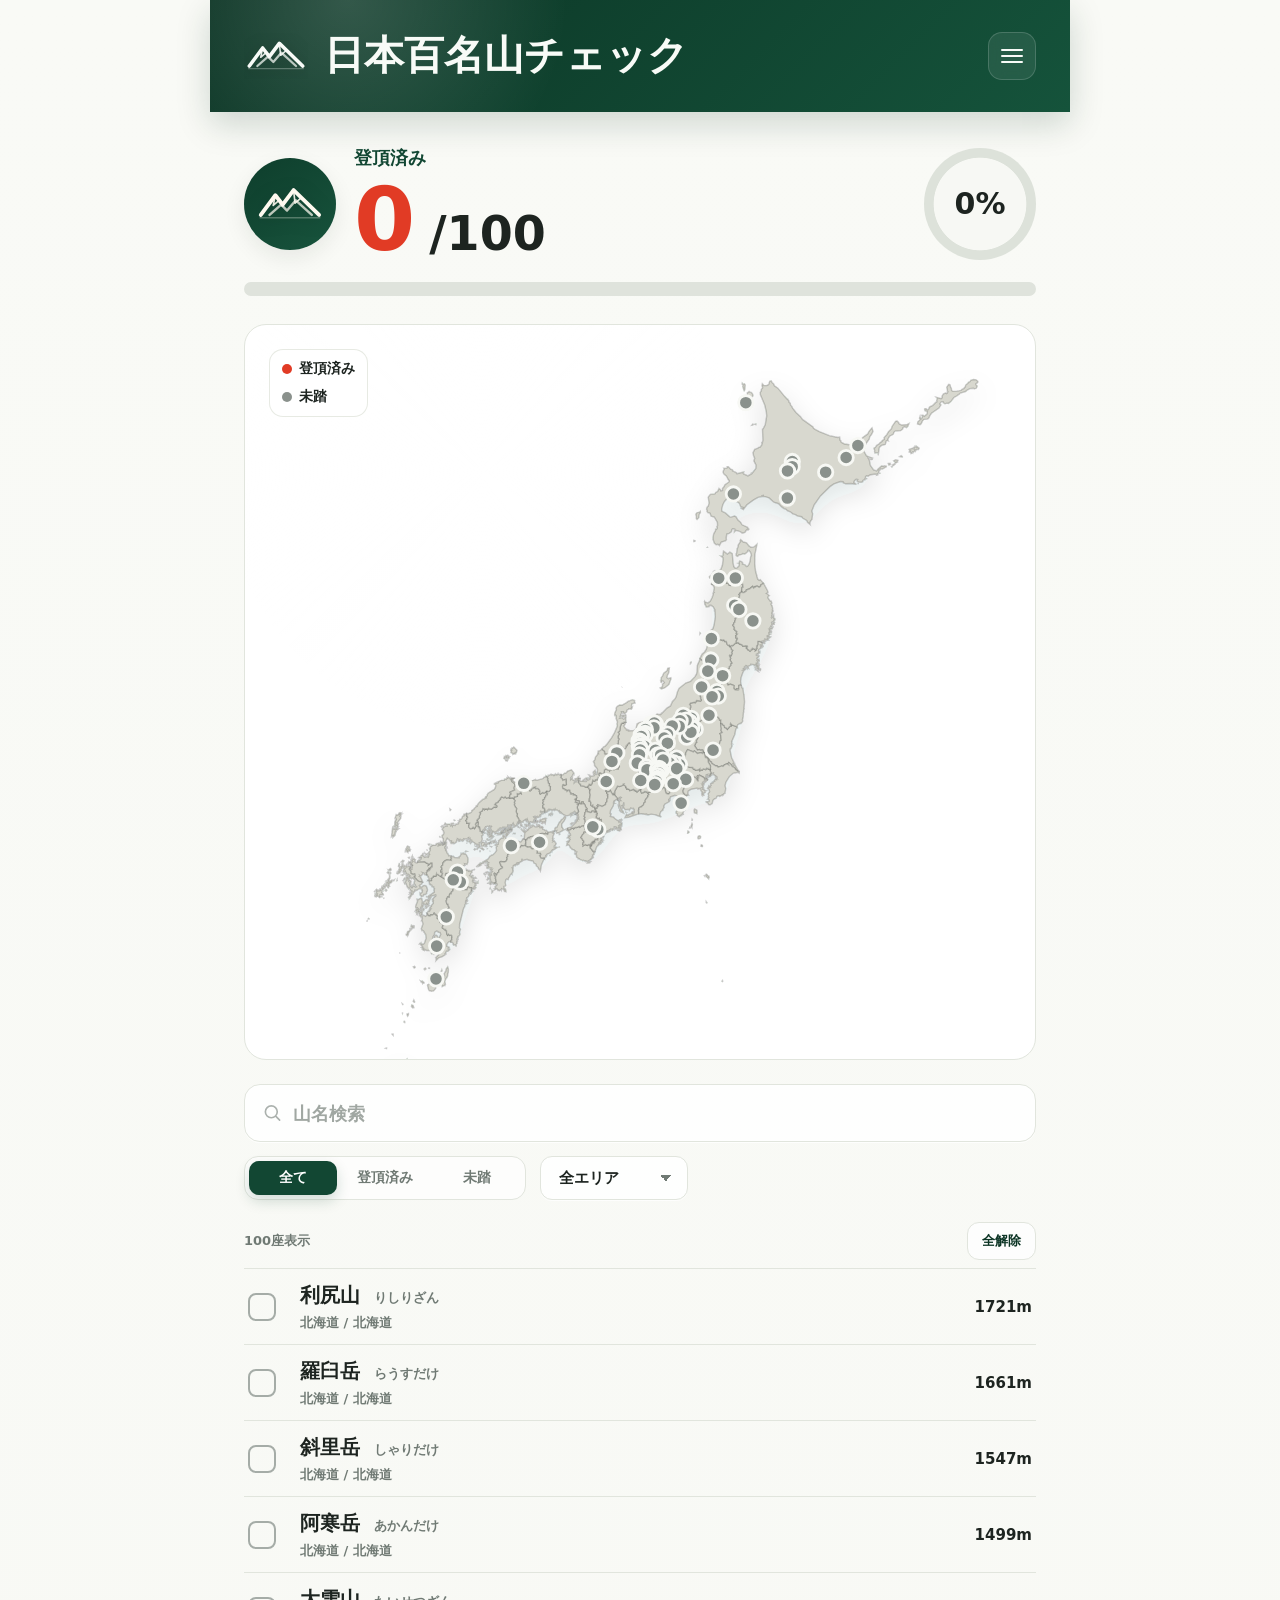
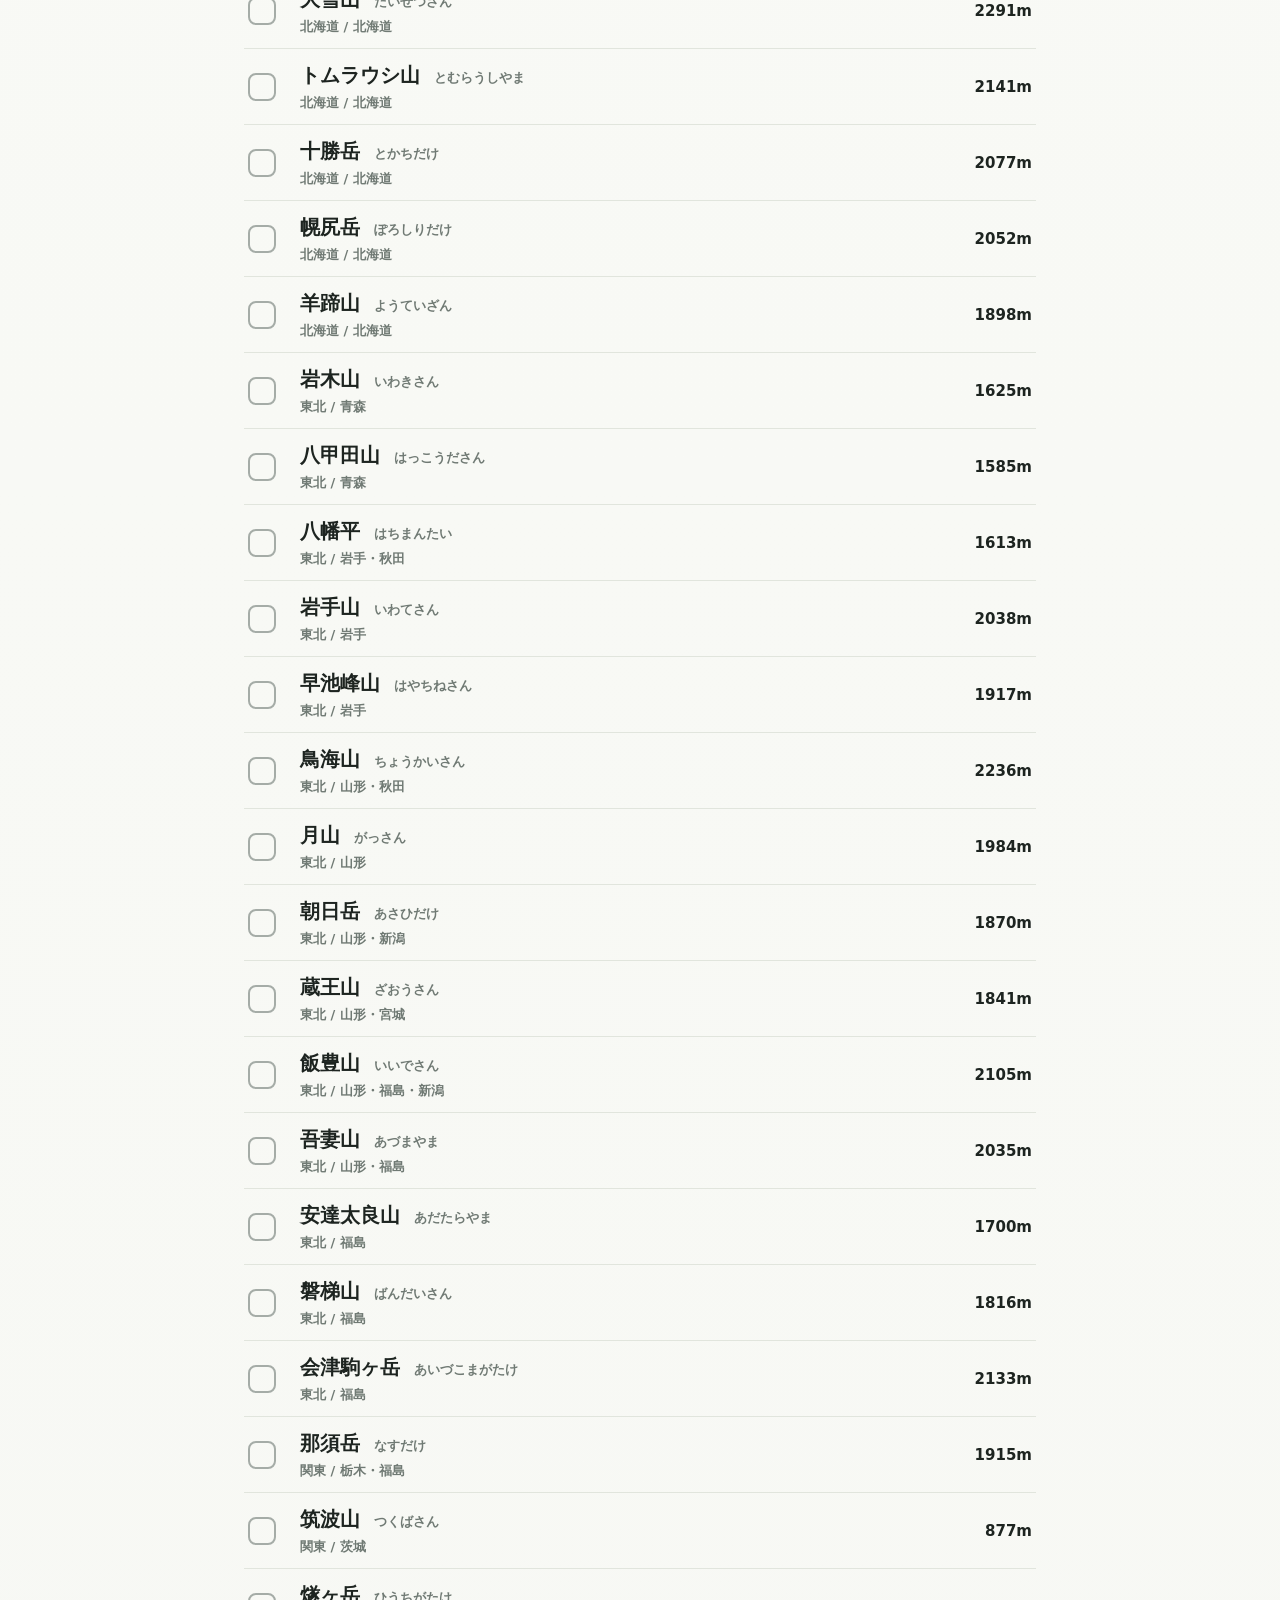
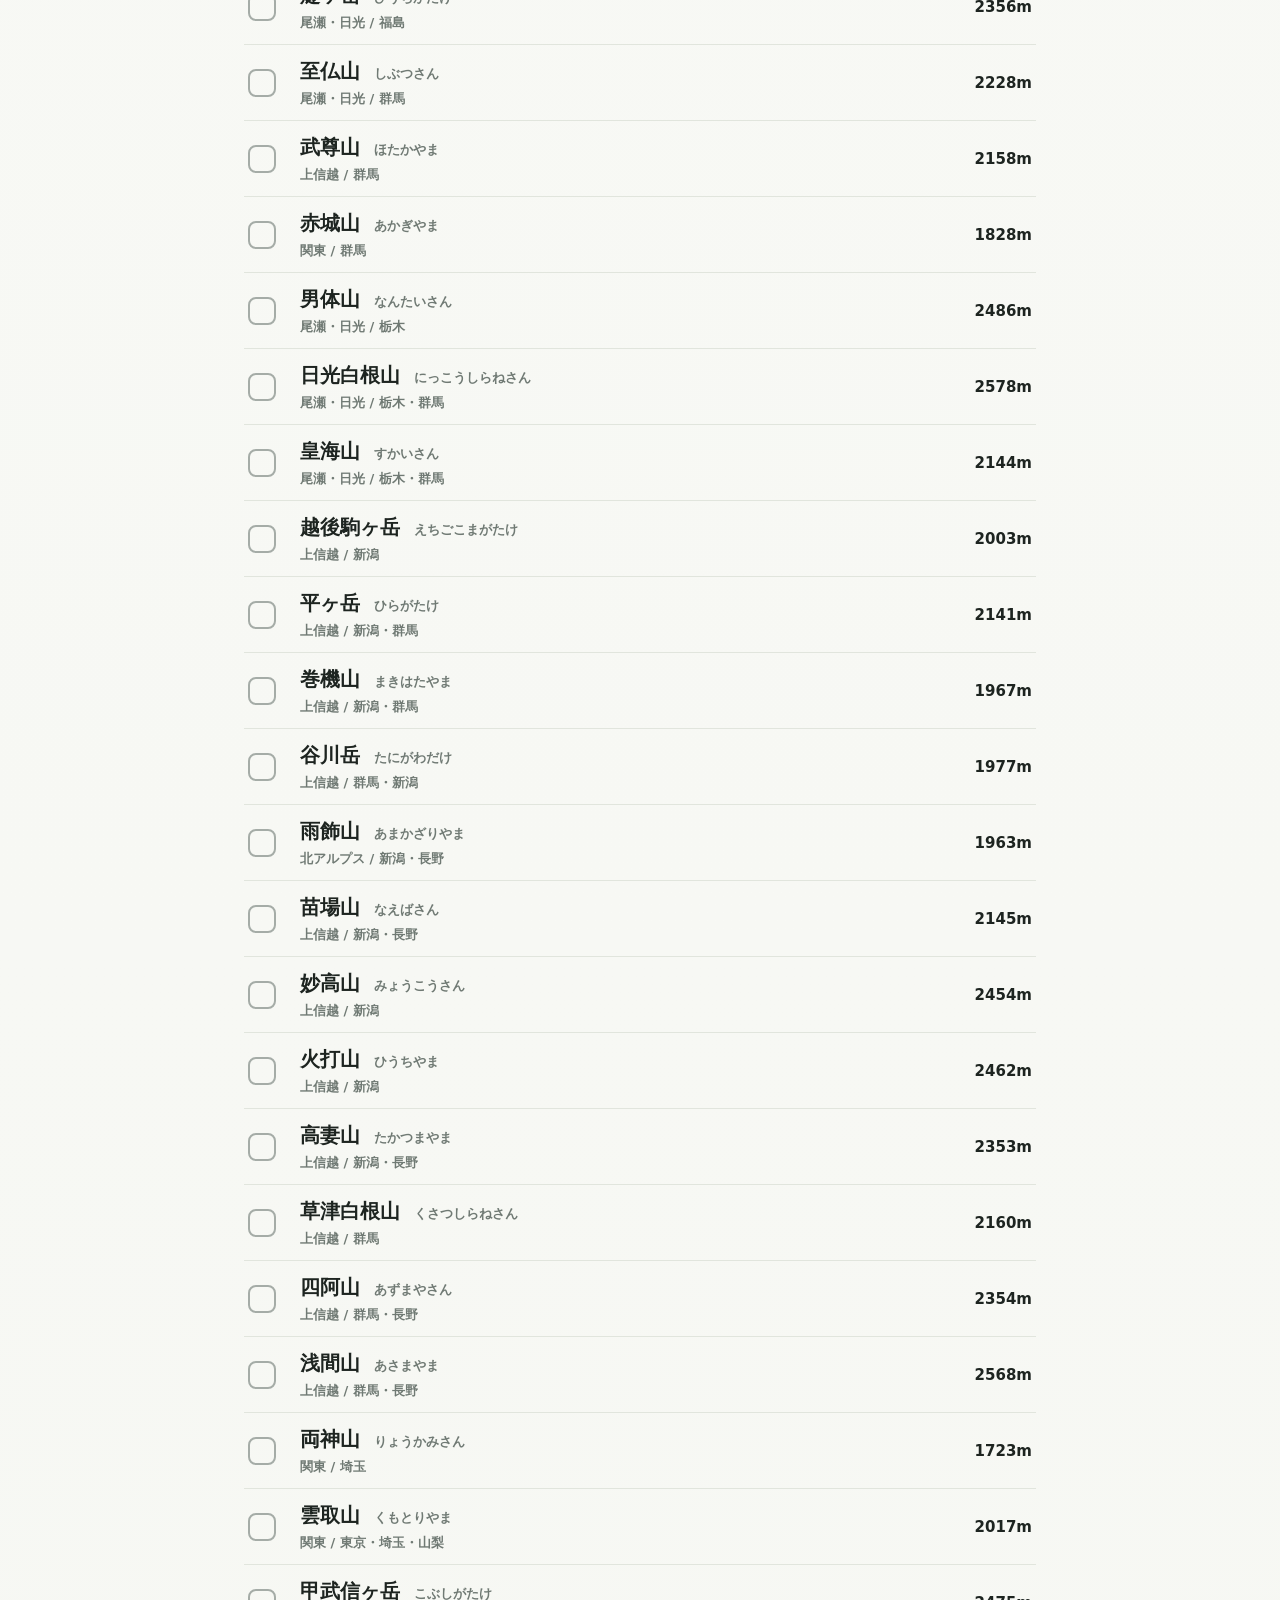
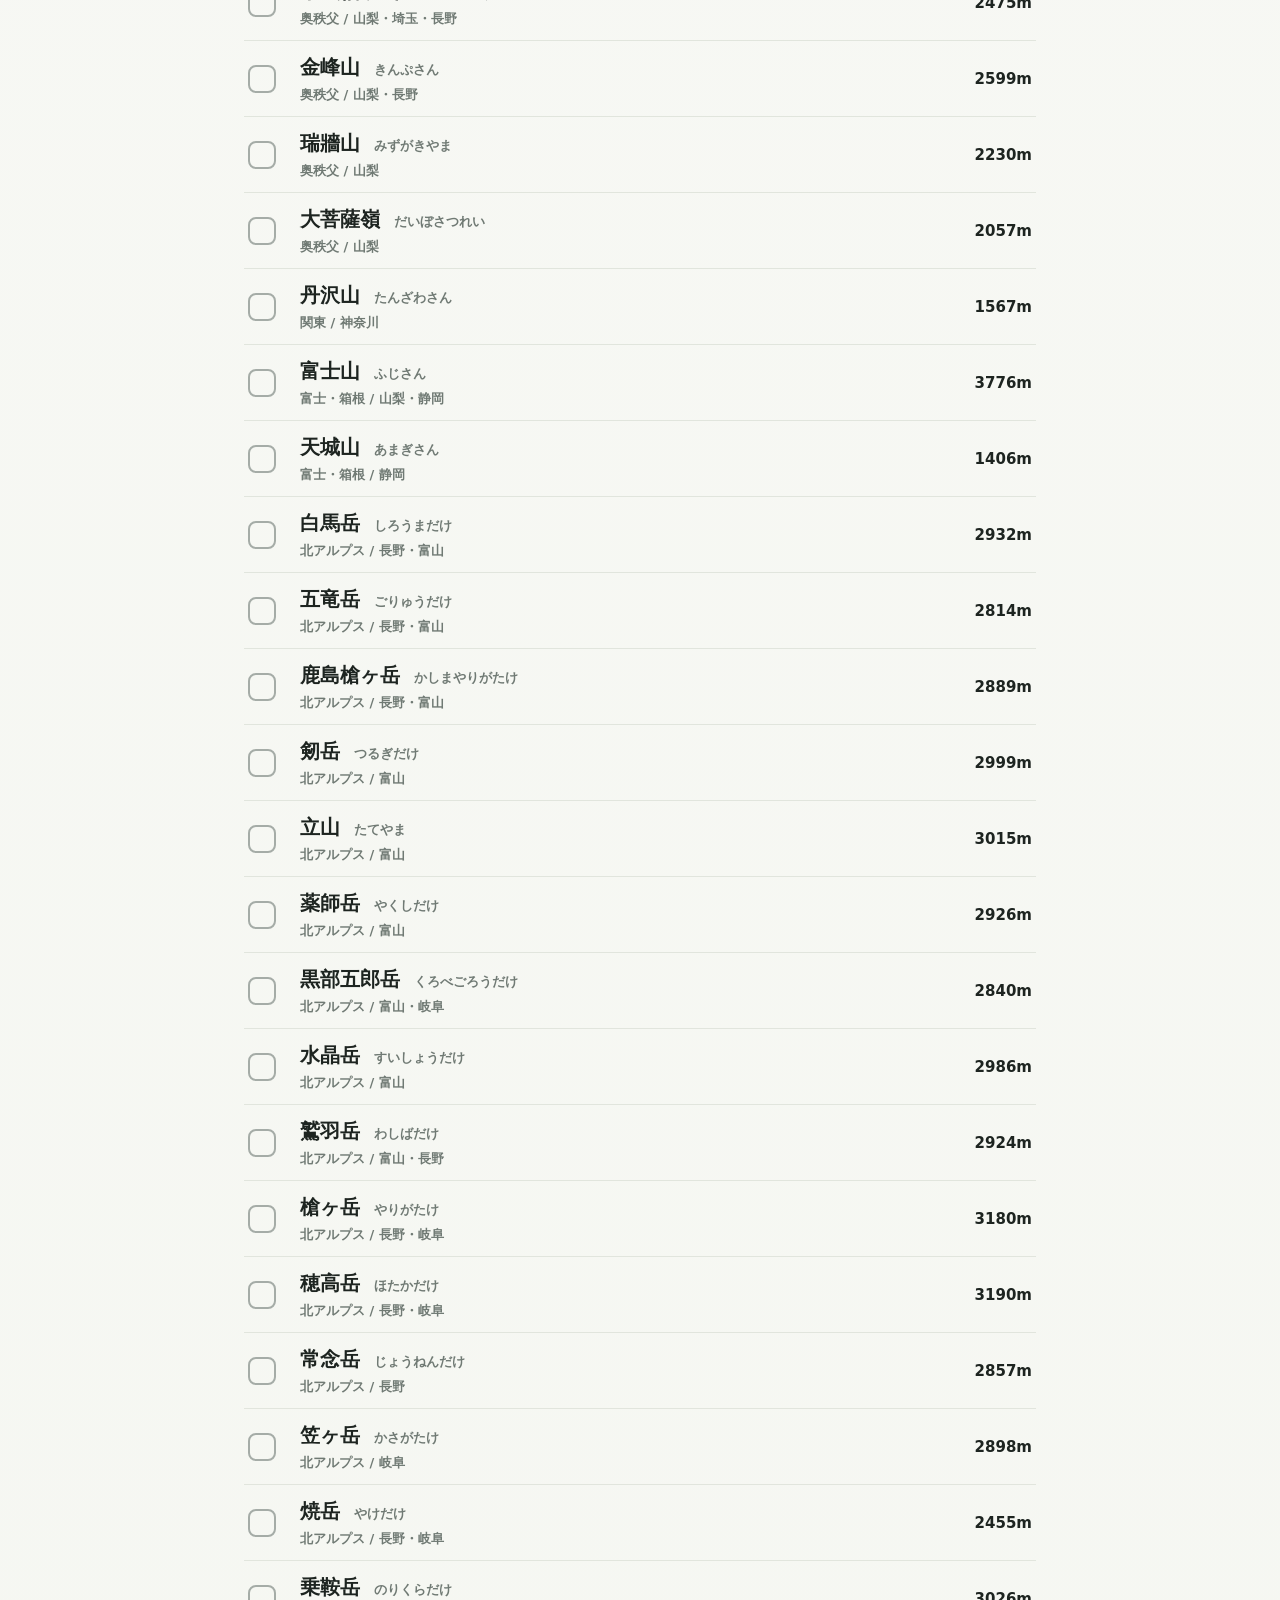
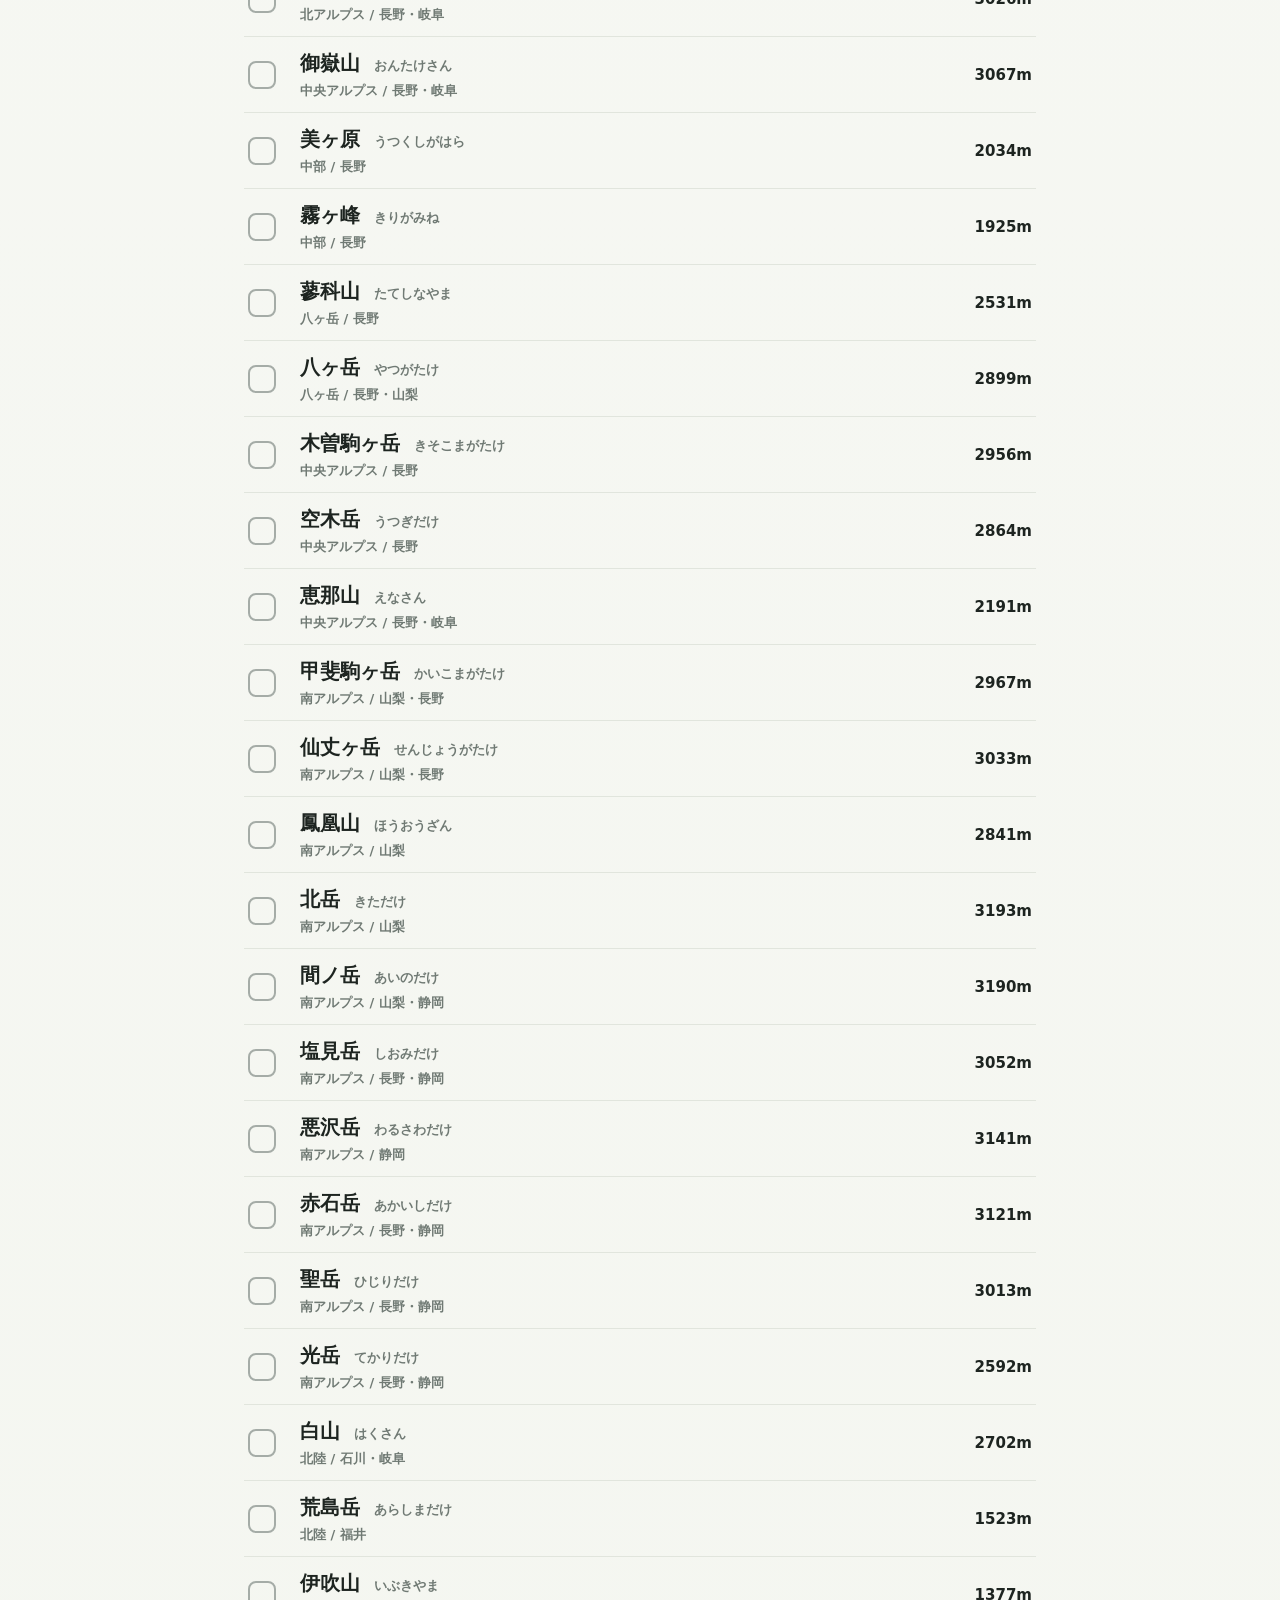
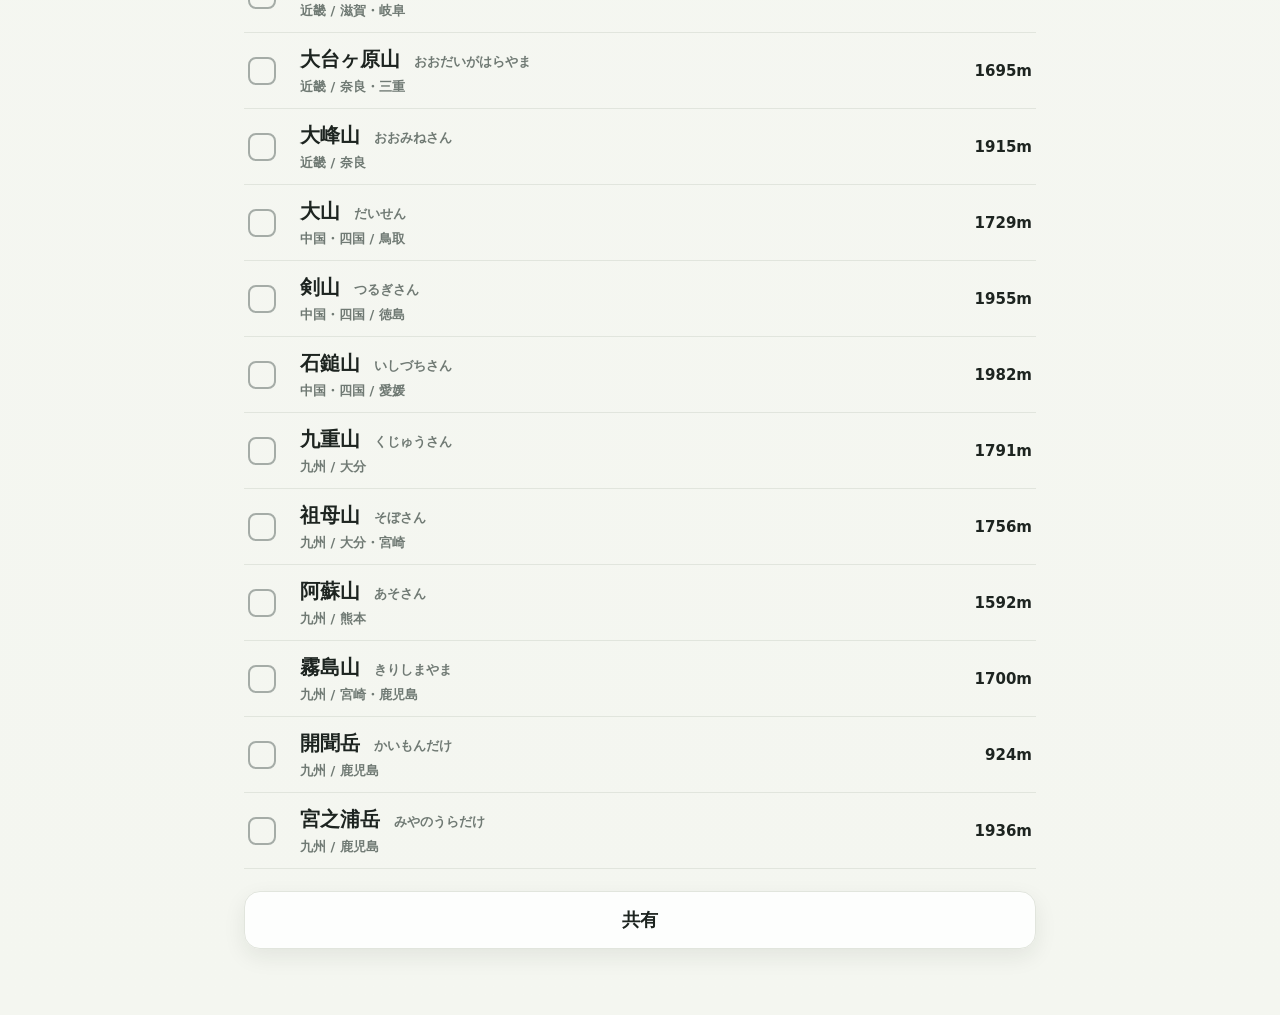
==== index.html @ 01d07468 "SVGでtest" ====
<!doctype html>
<html lang="ja">
  <head>
    <meta charset="utf-8" />
    <meta name="viewport" content="width=device-width, initial-scale=1" />
    <meta name="theme-color" content="#f6f2e9" />
    <meta
      name="description"
      content="日本百名山の登頂状況をチェックし、SNS投稿用画像を生成できるWebアプリ。"
    />
    <title>日本百名山チェック</title>
    <link rel="stylesheet" href="./styles.css" />
  </head>
  <body>
    <div class="app-shell">
      <header class="site-header">
        <div class="brand-lockup">
          <div class="brand-mark" aria-hidden="true">
            <svg viewBox="0 0 96 56" focusable="false">
              <path class="brand-ridge main" d="M8 43 28 16l10 13 15-20 35 34" />
              <path class="brand-ridge sub" d="M20 43 36 29l8 8 12-14 22 20" />
              <path class="brand-ridge snow" d="M28 16 25 30l8-7 5 6 15-20 2 18 8-7" />
              <path class="brand-ridge base" d="M7 47h82" />
            </svg>
          </div>
          <div>
          <p class="eyebrow">Hyakumeizan Badge</p>
          <h1>日本百名山チェック</h1>
          </div>
        </div>
        <div class="header-menu">
          <button class="menu-button" id="menuButton" type="button" aria-label="メニューを開く" aria-expanded="false" aria-controls="headerMenu">
            <span></span>
            <span></span>
            <span></span>
          </button>
          <div class="menu-popover" id="headerMenu" hidden>
            <button type="button" id="menuShareButton">SNS画像を共有</button>
            <button type="button" id="menuClearButton">全解除</button>
          </div>
        </div>
      </header>

      <main class="layout" id="mainLayout">
        <section class="panel progress-panel" aria-labelledby="progressTitle">
          <div class="progress-head">
            <div class="summit-badge" aria-hidden="true">
              <svg viewBox="0 0 96 56" focusable="false">
                <path class="brand-ridge main" d="M8 43 28 16l10 13 15-20 35 34" />
                <path class="brand-ridge sub" d="M20 43 36 29l8 8 12-14 22 20" />
                <path class="brand-ridge snow" d="M28 16 25 30l8-7 5 6 15-20 2 18 8-7" />
                <path class="brand-ridge base" d="M7 47h82" />
              </svg>
            </div>
            <div>
              <p class="eyebrow">登頂済み</p>
              <h2 id="progressTitle"><span id="climbedCount">0</span><span>/100</span></h2>
            </div>
            <div class="rate-ring"><span id="rateValue">0</span>%</div>
          </div>
          <div class="progress-track" aria-label="達成率">
            <div class="progress-fill" id="progressFill"></div>
          </div>

          <div class="map-wrap">
            <div class="map-legend" aria-hidden="true">
              <span><i class="legend-dot climbed"></i>登頂済み</span>
              <span><i class="legend-dot"></i>未踏</span>
            </div>
            <svg id="mountainMap" viewBox="0 0 420 520" role="img" aria-label="日本百名山の登頂地図">
              <defs>
                <filter id="softShadow" x="-30%" y="-30%" width="160%" height="160%">
                  <feDropShadow dx="0" dy="8" stdDeviation="10" flood-color="#233126" flood-opacity="0.12" />
                </filter>
              </defs>
              <g class="japan-shape" id="japanMapPaths" filter="url(#softShadow)" aria-hidden="true"></g>
              <g id="mountainDots"></g>
            </svg>
          </div>
        </section>

        <section class="panel controls-panel" aria-label="百名山チェックリスト">
          <p class="taunt" id="tauntText">まだ地図は白い。ここから全部始まる。</p>
          <div class="toolbar">
            <label class="search-box">
              <span>山名検索</span>
              <input id="searchInput" type="search" placeholder="山名検索" autocomplete="off" />
            </label>
            <div class="segmented" aria-label="表示切り替え">
              <button class="segment is-active" type="button" data-status="all">全て</button>
              <button class="segment" type="button" data-status="climbed">登頂済み</button>
              <button class="segment" type="button" data-status="unclimbed">未踏</button>
            </div>
            <select id="areaFilter" aria-label="エリア絞り込み">
              <option value="all">全エリア</option>
            </select>
          </div>

          <div class="list-meta">
            <span id="visibleCount">100座表示</span>
            <button class="text-button" id="listClearButton" type="button">全解除</button>
          </div>

          <div class="mountain-list" id="mountainList"></div>
          <button class="map-share-button" id="openShareButton" type="button">共有</button>
        </section>

        <div class="share-modal" id="shareModal" hidden>
          <aside class="panel share-panel" id="sharePanel" role="dialog" aria-modal="true" aria-labelledby="shareTitle" tabindex="-1">
            <div class="share-head">
              <div class="mini-lockup">
                <div class="mini-mark" aria-hidden="true">
                  <svg viewBox="0 0 64 44">
                    <path class="mountain-fill" d="M4 39 20 13l8 11L37 5l23 34H4Z" />
                    <path class="snow-fill" d="M20 13 17 27l7-7 5 9 8-24 4 18 6-7 8 13-8-5-5 7-5-13-7 18-7-10-7 7Z" />
                  </svg>
                </div>
                <div>
                <p class="eyebrow">SNS画像</p>
                <h2 id="shareTitle">地図型テンプレート</h2>
                </div>
              </div>
              <div class="share-head-actions">
                <span class="format-badge">PNG</span>
                <button class="icon-button" id="closeShareButton" type="button" aria-label="閉じる">×</button>
              </div>
            </div>
            <canvas id="shareCanvas" width="1080" height="1080" aria-label="SNS投稿用画像プレビュー"></canvas>
            <div class="actions">
              <button class="primary-button" id="generateButton" type="button">画像生成</button>
              <button class="secondary-button" id="downloadButton" type="button">PNG保存</button>
              <button class="secondary-button" id="shareButton" type="button">共有</button>
            </div>
            <p class="privacy-note">登頂データはこの端末のブラウザ内だけに保存されます。</p>
          </aside>
        </div>
      </main>
    </div>

    <script src="./app.js"></script>
  </body>
</html>
---- styles.css ----
:root {
  color-scheme: light;
  --paper: #f7f8f4;
  --paper-strong: #ffffff;
  --ink: #1d2420;
  --muted: #707a74;
  --line: #e1e5dd;
  --forest: #124733;
  --forest-dark: #0b3424;
  --accent: #e13b25;
  --accent-dark: #b92d1d;
  --ash: #8a918c;
  --shadow: 0 18px 50px rgba(22, 35, 28, 0.1);
  --soft-shadow: 0 8px 22px rgba(22, 35, 28, 0.08);
}

* {
  box-sizing: border-box;
}

html {
  min-height: 100%;
  background: var(--paper);
}

body {
  margin: 0;
  min-height: 100%;
  color: var(--ink);
  font-family: Inter, ui-sans-serif, system-ui, -apple-system, BlinkMacSystemFont, "Hiragino Sans", "Yu Gothic", sans-serif;
  font-feature-settings: "palt";
  background:
    linear-gradient(180deg, #f9faf6 0%, var(--paper) 46%, #f4f6f0 100%);
}

body.modal-open {
  overflow: hidden;
}

button,
input,
select {
  font: inherit;
}

button {
  cursor: pointer;
}

.app-shell {
  width: min(860px, 100%);
  margin: 0 auto;
  padding: 0 0 32px;
  background: transparent;
}

.site-header {
  display: flex;
  align-items: center;
  justify-content: space-between;
  gap: 18px;
  min-height: 112px;
  padding: 20px 34px;
  background:
    radial-gradient(circle at 16% 0%, rgba(255, 255, 255, 0.16), transparent 220px),
    linear-gradient(135deg, #0b3424, #15533b);
  color: #f8fbf7;
  box-shadow: 0 12px 32px rgba(11, 52, 36, 0.18);
}

.site-header > .brand-lockup {
  display: flex;
}

.header-menu {
  position: relative;
  flex: 0 0 auto;
}

.menu-button {
  display: inline-flex;
  flex-direction: column;
  align-items: center;
  justify-content: center;
  gap: 4px;
  width: 48px;
  height: 48px;
  border: 1px solid rgba(255, 255, 255, 0.16);
  border-radius: 14px;
  background: rgba(255, 255, 255, 0.08);
  backdrop-filter: blur(8px);
}

.menu-button span {
  display: block;
  width: 22px;
  height: 2px;
  border-radius: 999px;
  background: #f8fbf7;
  box-shadow: none;
}

.menu-popover {
  position: absolute;
  top: calc(100% + 8px);
  right: 0;
  z-index: 10;
  min-width: 170px;
  padding: 6px;
  border: 1px solid var(--line);
  border-radius: 14px;
  background: rgba(255, 255, 255, 0.96);
  box-shadow: var(--shadow);
}

.menu-popover[hidden] {
  display: none;
}

.menu-popover button {
  width: 100%;
  min-height: 38px;
  border: 0;
  border-radius: 10px;
  background: transparent;
  color: var(--forest-dark);
  text-align: left;
  font-weight: 700;
}

.menu-popover button:hover,
.menu-popover button:focus-visible {
  background: rgba(44, 85, 65, 0.08);
}

.brand-lockup,
.mini-lockup {
  display: flex;
  align-items: center;
  gap: 16px;
}

.brand-mark,
.mini-mark,
.summit-badge {
  display: inline-flex;
  align-items: center;
  justify-content: center;
  flex: 0 0 auto;
  border-radius: 999px;
  background: var(--forest-dark);
  color: #fffaf0;
}

.brand-mark {
  width: 64px;
  height: 46px;
  overflow: hidden;
  border-radius: 0;
  background: transparent;
  box-shadow: none;
  color: #f8fbf7;
}

.mini-mark {
  width: 42px;
  height: 42px;
}

.summit-badge {
  width: 92px;
  height: 92px;
  margin-left: 0;
  background: linear-gradient(145deg, #0e3e2c, #18543d);
  box-shadow: var(--soft-shadow);
}

.brand-mark img,
.summit-badge img,
.brand-mark svg,
.mini-mark svg,
.summit-badge svg {
  width: 72%;
  height: 72%;
}

.brand-mark svg {
  display: block;
  width: 100%;
  height: 100%;
  filter: drop-shadow(0 4px 10px rgba(0, 0, 0, 0.18));
}

.summit-badge svg {
  display: block;
  width: 76%;
  height: 76%;
  filter: drop-shadow(0 4px 10px rgba(0, 0, 0, 0.14));
}

.brand-mark img,
.summit-badge img {
  display: block;
  width: 92%;
  height: 92%;
  object-fit: contain;
  filter: drop-shadow(0 4px 10px rgba(0, 0, 0, 0.18));
}

.brand-ridge {
  fill: none;
  stroke: currentColor;
  stroke-linecap: round;
  stroke-linejoin: round;
}

.brand-ridge.main {
  stroke-width: 5.4;
}

.brand-ridge.sub {
  opacity: 0.72;
  stroke-width: 3.4;
}

.brand-ridge.snow {
  opacity: 0.9;
  stroke-width: 2.3;
}

.brand-ridge.base {
  opacity: 0.28;
  stroke-width: 2;
}

.mini-mark .mountain-fill,
.summit-badge .mountain-fill {
  fill: currentColor;
}

.mini-mark .snow-fill,
.summit-badge .snow-fill {
  fill: var(--forest-dark);
}

.eyebrow {
  margin: 0 0 6px;
  color: var(--forest);
  font-size: 12px;
  font-weight: 800;
  letter-spacing: 0;
  text-transform: uppercase;
}

.progress-head .eyebrow {
  margin: 0 0 8px;
  color: var(--forest);
  font-size: 18px;
  font-weight: 800;
}

.site-header .eyebrow {
  display: none;
}

h1,
h2 {
  margin: 0;
  line-height: 1.05;
  letter-spacing: 0;
}

h1 {
  color: inherit;
  font-size: clamp(28px, 4.8vw, 38px);
  font-weight: 700;
  line-height: 1.2;
  text-shadow: none;
}

.site-header h1 {
  font-family: "Hiragino Sans", "Hiragino Kaku Gothic ProN", "Yu Gothic UI", "Yu Gothic", system-ui, sans-serif;
  font-size: clamp(28px, 4.6vw, 40px);
  font-weight: 700;
  line-height: 1.18;
}

h2 {
  font-size: 20px;
}

.format-badge {
  display: inline-flex;
  align-items: center;
  justify-content: center;
  min-width: 70px;
  height: 40px;
  border-radius: 999px;
  background: var(--forest-dark);
  color: #fffdf8;
  font-weight: 900;
}

.layout {
  display: grid;
  grid-template-columns: 1fr;
  gap: 0;
  align-items: start;
  padding: 34px;
}

.panel {
  border: 0;
  border-radius: 0;
  background: transparent;
  box-shadow: none;
}

.progress-panel,
.controls-panel,
.share-panel {
  padding: 0;
}

.progress-panel,
.controls-panel {
  position: static;
}

.share-panel {
  width: min(520px, calc(100vw - 28px));
  max-height: calc(100vh - 28px);
  overflow: auto;
  padding: 18px;
  border: 1px solid rgba(78, 72, 60, 0.16);
  border-radius: 8px;
  background: rgba(255, 250, 240, 0.96);
  box-shadow: var(--shadow);
}

.progress-head,
.share-head {
  display: flex;
  align-items: center;
  justify-content: space-between;
  gap: 18px;
}

.progress-head {
  display: grid;
  grid-template-columns: 92px minmax(0, 1fr) 112px;
  margin-bottom: 20px;
}

.progress-head h2 {
  display: flex;
  align-items: baseline;
  gap: 14px;
  font-size: clamp(66px, 10vw, 88px);
  font-weight: 800;
  line-height: 0.95;
}

.progress-head h2 span:first-child {
  color: var(--accent);
}

.progress-head h2 span:last-child {
  color: var(--ink);
  font-size: 0.54em;
  font-weight: 700;
}

.share-modal {
  position: fixed;
  inset: 0;
  z-index: 20;
  display: grid;
  place-items: center;
  padding: 14px;
  background: rgba(31, 41, 35, 0.58);
}

.share-modal[hidden] {
  display: none;
}

.share-head-actions {
  display: flex;
  align-items: center;
  gap: 8px;
}

.icon-button {
  display: inline-flex;
  align-items: center;
  justify-content: center;
  width: 40px;
  height: 40px;
  border: 1px solid var(--line);
  border-radius: 999px;
  background: #fffaf0;
  color: var(--forest-dark);
  font-size: 24px;
  font-weight: 900;
  line-height: 1;
}

.rate-ring {
  display: inline-flex;
  align-items: center;
  justify-content: center;
  width: 112px;
  height: 112px;
  border-radius: 999px;
  background:
    radial-gradient(circle at center, var(--paper) 58%, transparent 59%),
    conic-gradient(var(--accent) calc(var(--rate, 0) * 1%), #dde2da 0);
  color: var(--ink);
  font-size: 30px;
  font-weight: 800;
}

.progress-track {
  overflow: hidden;
  height: 14px;
  margin: 0 0 28px;
  border-radius: 999px;
  background: #dfe3dc;
}

.progress-fill {
  width: 0%;
  height: 100%;
  border-radius: inherit;
  background: linear-gradient(90deg, var(--accent), #d91e0f);
  transition: width 180ms ease;
}

.taunt {
  display: none;
}

.map-wrap {
  position: relative;
  overflow: hidden;
  border: 1px solid var(--line);
  border-radius: 22px;
  background:
    radial-gradient(circle at 30% 20%, rgba(255, 255, 255, 0.72), transparent 260px),
    #ffffff;
  box-shadow: inset 0 0 0 1px rgba(255, 255, 255, 0.65);
}

#mountainMap {
  display: block;
  width: 100%;
  aspect-ratio: 1 / 0.93;
}

.map-legend {
  position: absolute;
  z-index: 1;
  top: 24px;
  left: 24px;
  display: grid;
  gap: 10px;
  color: var(--ink);
  font-size: 14px;
  font-weight: 700;
  padding: 10px 12px;
  border: 1px solid rgba(225, 229, 221, 0.8);
  border-radius: 14px;
  background: rgba(255, 255, 255, 0.72);
  backdrop-filter: blur(8px);
}

.map-legend span {
  display: inline-flex;
  align-items: center;
  gap: 7px;
}

.legend-dot {
  width: 10px;
  height: 10px;
  border-radius: 999px;
  background: var(--ash);
}

.legend-dot.climbed {
  background: var(--accent);
}

.land {
  fill: #d8d8cf;
  stroke: rgba(35, 38, 34, 0.22);
  stroke-width: 1.4;
  vector-effect: non-scaling-stroke;
}

.mountain-dot {
  fill: var(--ash);
  stroke: var(--paper);
  stroke-width: 2;
  transition: r 120ms ease, fill 120ms ease, opacity 120ms ease;
}

.mountain-dot.is-climbed {
  fill: var(--accent);
}

.mountain-dot.is-selected {
  r: 8;
  stroke: #ffffff;
  stroke-width: 3.2;
}

.toolbar {
  display: flex;
  flex-wrap: wrap;
  gap: 14px;
  margin-top: 24px;
}

.search-box {
  display: block;
  flex: 1 0 100%;
  color: var(--muted);
  font-size: 12px;
  font-weight: 800;
  position: relative;
}

.search-box span {
  position: absolute;
  width: 1px;
  height: 1px;
  overflow: hidden;
  clip: rect(0 0 0 0);
}

.search-box input,
.toolbar select {
  width: 100%;
  min-height: 58px;
  border: 1px solid var(--line);
  border-radius: 16px;
  background: rgba(255, 255, 255, 0.92);
  color: var(--ink);
  padding: 0 18px;
  outline: none;
  font-size: 18px;
  font-weight: 650;
  box-shadow: 0 1px 0 rgba(255, 255, 255, 0.8);
}

.search-box::before {
  content: "";
  position: absolute;
  left: 19px;
  top: 50%;
  width: 19px;
  height: 19px;
  background: var(--muted);
  opacity: 0.58;
  transform: translateY(-50%);
  mask: url("data:image/svg+xml,%3Csvg%20viewBox%3D%270%200%2024%2024%27%20xmlns%3D%27http%3A//www.w3.org/2000/svg%27%3E%3Cpath%20d%3D%27m21%2021-4.35-4.35M10.5%2018a7.5%207.5%200%201%201%200-15%207.5%207.5%200%200%201%200%2015Z%27%20fill%3D%27none%27%20stroke%3D%27black%27%20stroke-width%3D%272.1%27%20stroke-linecap%3D%27round%27/%3E%3C/svg%3E") center / contain no-repeat;
  pointer-events: none;
}

.search-box input {
  padding-left: 48px;
}

.search-box input::placeholder {
  color: #a0a7a2;
}

.toolbar select {
  width: auto;
  min-height: 44px;
  padding: 0 38px 0 18px;
  border-radius: 12px;
  background:
    linear-gradient(45deg, transparent 50%, var(--muted) 50%) calc(100% - 20px) 50% / 7px 7px no-repeat,
    linear-gradient(135deg, var(--muted) 50%, transparent 50%) calc(100% - 15px) 50% / 7px 7px no-repeat,
    rgba(255, 255, 255, 0.92);
  font-size: 15px;
  font-weight: 700;
  appearance: none;
}

.search-box input:focus,
select:focus {
  border-color: var(--forest);
  box-shadow: 0 0 0 4px rgba(18, 71, 51, 0.11);
}

.segmented {
  display: inline-grid;
  grid-template-columns: repeat(3, minmax(0, 1fr));
  gap: 4px;
  min-height: 44px;
  padding: 4px;
  border: 1px solid var(--line);
  border-radius: 14px;
  background: rgba(255, 255, 255, 0.72);
}

.segment {
  min-height: 34px;
  padding: 0 16px;
  border: 0;
  border-radius: 10px;
  background: transparent;
  color: var(--muted);
  font-size: 14px;
  font-weight: 750;
  white-space: nowrap;
  transition: background 150ms ease, color 150ms ease, box-shadow 150ms ease;
}

.segment.is-active {
  background: var(--forest);
  color: #ffffff;
  box-shadow: 0 6px 14px rgba(18, 71, 51, 0.18);
}

.list-meta {
  display: flex;
  align-items: center;
  justify-content: space-between;
  margin: 22px 0 0;
  color: var(--muted);
  font-size: 13px;
  font-weight: 700;
}

.mountain-list {
  display: grid;
  max-height: none;
  min-height: 0;
  overflow: visible;
  padding-right: 0;
  gap: 0;
  margin-top: 8px;
  border-top: 1px solid var(--line);
}

.mountain-row {
  display: grid;
  grid-template-columns: 38px minmax(0, 1fr) auto;
  gap: 14px;
  align-items: center;
  min-height: 76px;
  padding: 12px 4px;
  border: 0;
  border-bottom: 1px solid var(--line);
  border-radius: 0;
  background: transparent;
}

.mountain-row.is-selected {
  border-color: rgba(225, 59, 37, 0.42);
  background: rgba(225, 59, 37, 0.035);
  box-shadow: none;
}

.mountain-row input {
  width: 28px;
  height: 28px;
  margin: 0;
  appearance: none;
  border: 2px solid #a5aca7;
  border-radius: 8px;
  background: transparent;
  transition: background 140ms ease, border-color 140ms ease, box-shadow 140ms ease;
}

.mountain-row input:checked {
  border-color: var(--accent);
  background: var(--accent);
  box-shadow: 0 6px 14px rgba(225, 59, 37, 0.22);
}

.mountain-row input:checked::after {
  content: "";
  display: block;
  width: 100%;
  height: 100%;
  background: #ffffff;
  mask: url("data:image/svg+xml,%3Csvg%20viewBox%3D%270%200%2024%2024%27%20xmlns%3D%27http%3A//www.w3.org/2000/svg%27%3E%3Cpath%20d%3D%27M5%2012.6l4.3%204.3L19%207.2%27%20fill%3D%27none%27%20stroke%3D%27black%27%20stroke-width%3D%273.2%27%20stroke-linecap%3D%27round%27%20stroke-linejoin%3D%27round%27/%3E%3C/svg%3E") center / 78% 78% no-repeat;
}

.mountain-name {
  display: flex;
  flex-wrap: wrap;
  align-items: baseline;
  gap: 6px 14px;
  font-weight: 800;
  font-size: 20px;
}

.mountain-kana {
  color: var(--muted);
  font-size: 13px;
  font-weight: 600;
}

.mountain-detail {
  margin-top: 5px;
  color: var(--muted);
  font-size: 13px;
  font-weight: 600;
}

.elevation {
  color: var(--ink);
  font-size: 15px;
  font-weight: 700;
  white-space: nowrap;
}

.text-button,
.ghost-button {
  border: 1px solid var(--line);
  border-radius: 12px;
  background: rgba(255, 255, 255, 0.78);
  color: var(--forest-dark);
  font-weight: 750;
}

.text-button {
  min-height: 38px;
  padding: 0 14px;
}

.ghost-button {
  min-height: 40px;
  padding: 0 14px;
}

#shareCanvas {
  display: block;
  width: 100%;
  margin: 16px 0;
  border: 1px solid var(--line);
  border-radius: 8px;
  background: #efe7d7;
}

.actions {
  display: grid;
  grid-template-columns: 1.2fr 1fr 1fr;
  gap: 8px;
}

.primary-button,
.secondary-button {
  min-height: 46px;
  border-radius: 8px;
  font-weight: 900;
}

.primary-button {
  border: 0;
  background: var(--accent);
  color: #fffaf0;
}

.map-share-button {
  display: block;
  width: 100%;
  min-height: 58px;
  margin: 22px 0 0;
  border: 1px solid var(--line);
  border-radius: 16px;
  background: rgba(255, 255, 255, 0.86);
  color: var(--ink);
  font-size: 18px;
  font-weight: 800;
  box-shadow: var(--soft-shadow);
}

.secondary-button {
  border: 1px solid var(--line);
  background: #fffdf7;
  color: var(--forest-dark);
}

.privacy-note {
  margin: 14px 0 0;
  color: var(--muted);
  font-size: 12px;
  line-height: 1.6;
}

@media (max-width: 1120px) {
  .layout {
    grid-template-columns: 1fr;
    align-items: start;
  }

  .progress-panel,
  .controls-panel {
    grid-column: 1;
    position: static;
  }
}

@media (max-width: 760px) {
  .app-shell {
    padding: 0 0 24px;
  }

  .site-header {
    min-height: 76px;
    align-items: center;
    gap: 10px;
    padding: 12px 18px;
  }

  .brand-lockup {
    flex: 1 1 auto;
    gap: 12px;
  }

  .brand-mark {
    width: 44px;
    height: 34px;
    margin-top: 0;
  }

  .menu-button {
    width: 40px;
    height: 40px;
    gap: 4px;
  }

  .menu-button span {
    width: 24px;
    height: 3px;
  }

  h1 {
    font-size: clamp(20px, 5.6vw, 25px);
  }

  .site-header h1 {
    font-size: clamp(21px, 5.8vw, 26px);
    font-weight: 700;
  }

  .layout {
    grid-template-columns: 1fr;
    padding: 22px 16px;
  }

  .progress-head {
    grid-template-columns: 58px minmax(0, 1fr) 74px;
    gap: 12px;
    margin-bottom: 18px;
  }

  .summit-badge {
    display: inline-flex;
    width: 58px;
    height: 58px;
  }

  .progress-head .eyebrow {
    margin-bottom: 4px;
    font-size: 15px;
  }

  .progress-head h2 {
    gap: 8px;
    font-size: clamp(44px, 13vw, 62px);
  }

  .rate-ring {
    width: 74px;
    height: 74px;
    font-size: 22px;
  }

  .progress-track {
    height: 12px;
    margin-bottom: 20px;
  }

  .map-wrap {
    border-radius: 18px;
  }

  .map-legend {
    top: 22px;
    left: 20px;
    gap: 10px;
    font-size: 15px;
  }

  .legend-dot {
    width: 14px;
    height: 14px;
  }

  .toolbar {
    gap: 12px 8px;
    margin-top: 18px;
  }

  .search-box input,
  .toolbar select {
    min-height: 48px;
    border-radius: 12px;
    font-size: 18px;
  }

  .search-box input {
    padding: 0 16px 0 48px;
  }

  .toolbar select,
  .segment {
    min-height: 36px;
    padding: 0 12px;
    font-size: 14px;
  }

  .list-meta {
    margin-top: 18px;
    font-size: 13px;
  }

  .mountain-list {
    max-height: none;
    min-height: 0;
  }

  .mountain-row {
    grid-template-columns: 34px minmax(0, 1fr) auto;
    gap: 12px;
    min-height: 72px;
    padding: 12px 2px;
  }

  .mountain-row input {
    width: 28px;
    height: 28px;
  }

  .mountain-name {
    gap: 6px 12px;
    font-size: 20px;
  }

  .mountain-kana,
  .mountain-detail {
    font-size: 14px;
  }

  .elevation {
    font-size: 16px;
  }

  .map-share-button {
    min-height: 58px;
    margin-top: 18px;
    border-radius: 12px;
    font-size: 20px;
  }

  .actions {
    grid-template-columns: 1fr;
  }
}
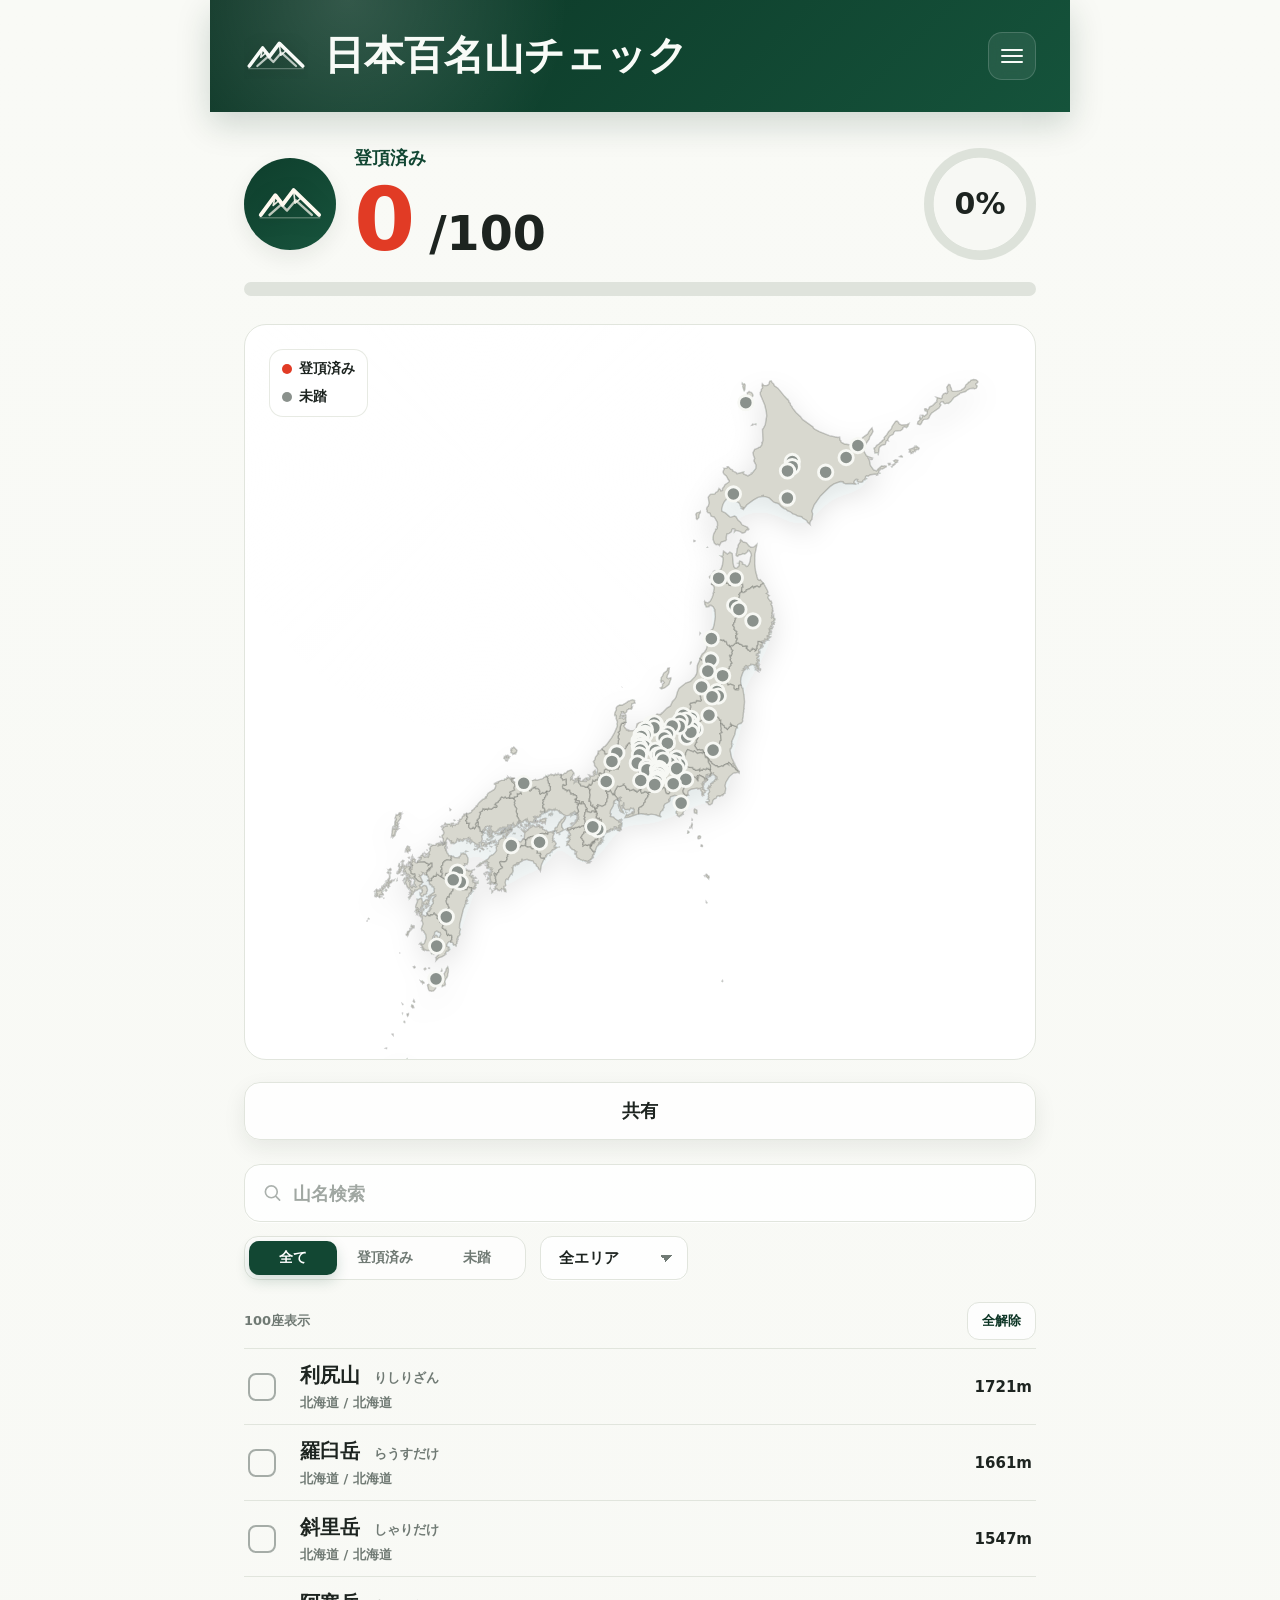
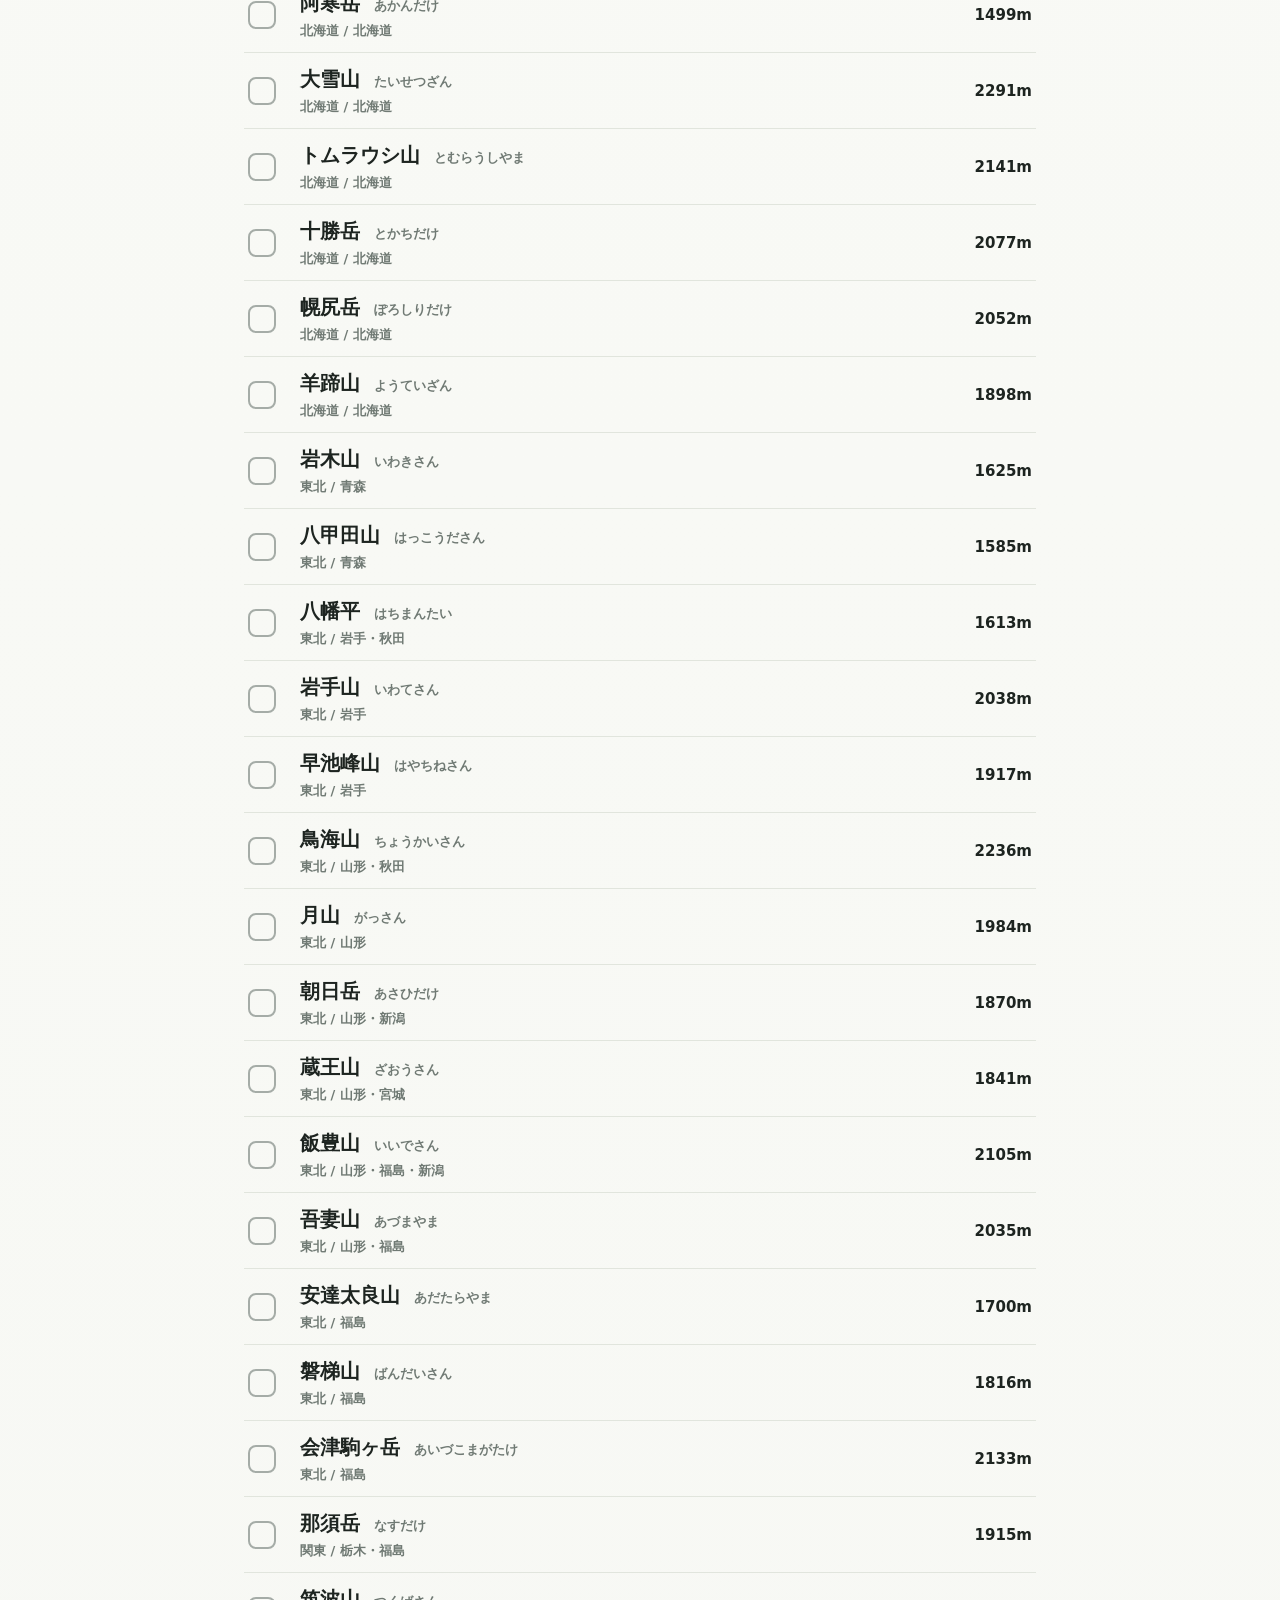
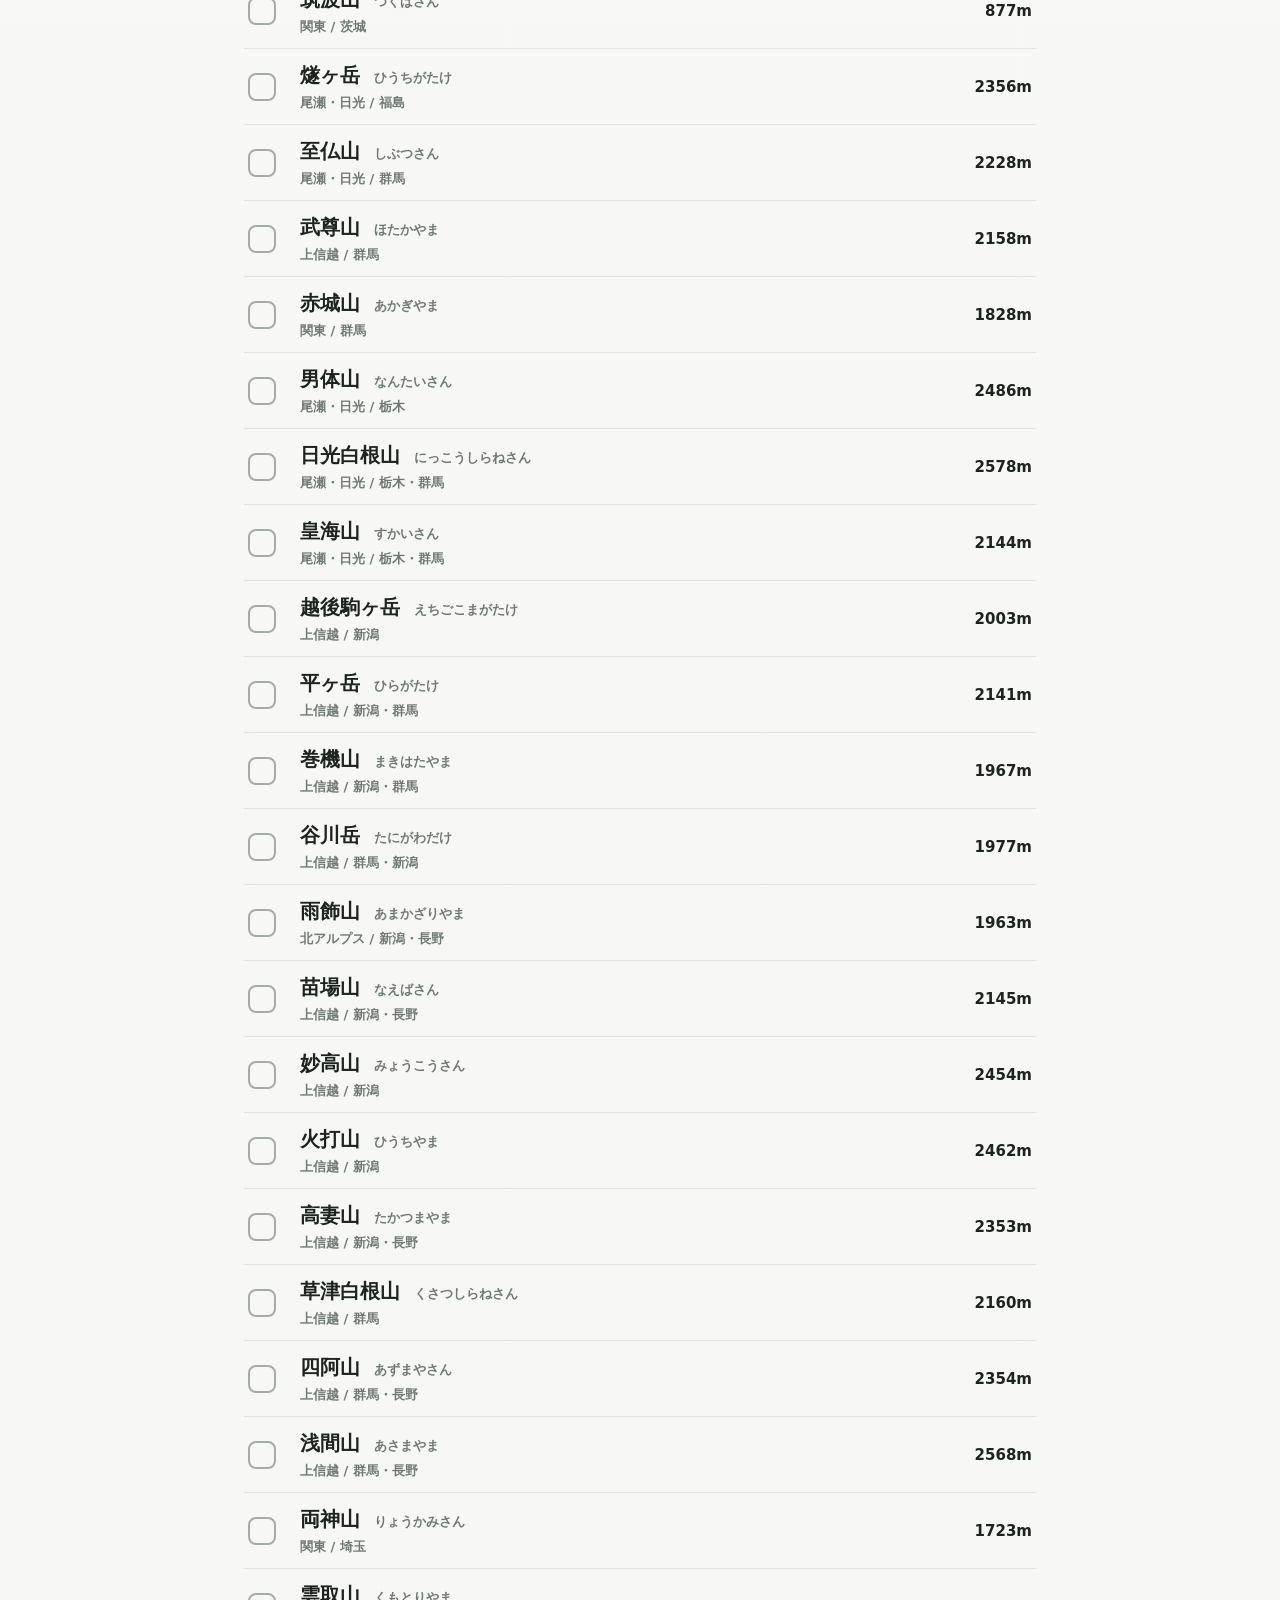
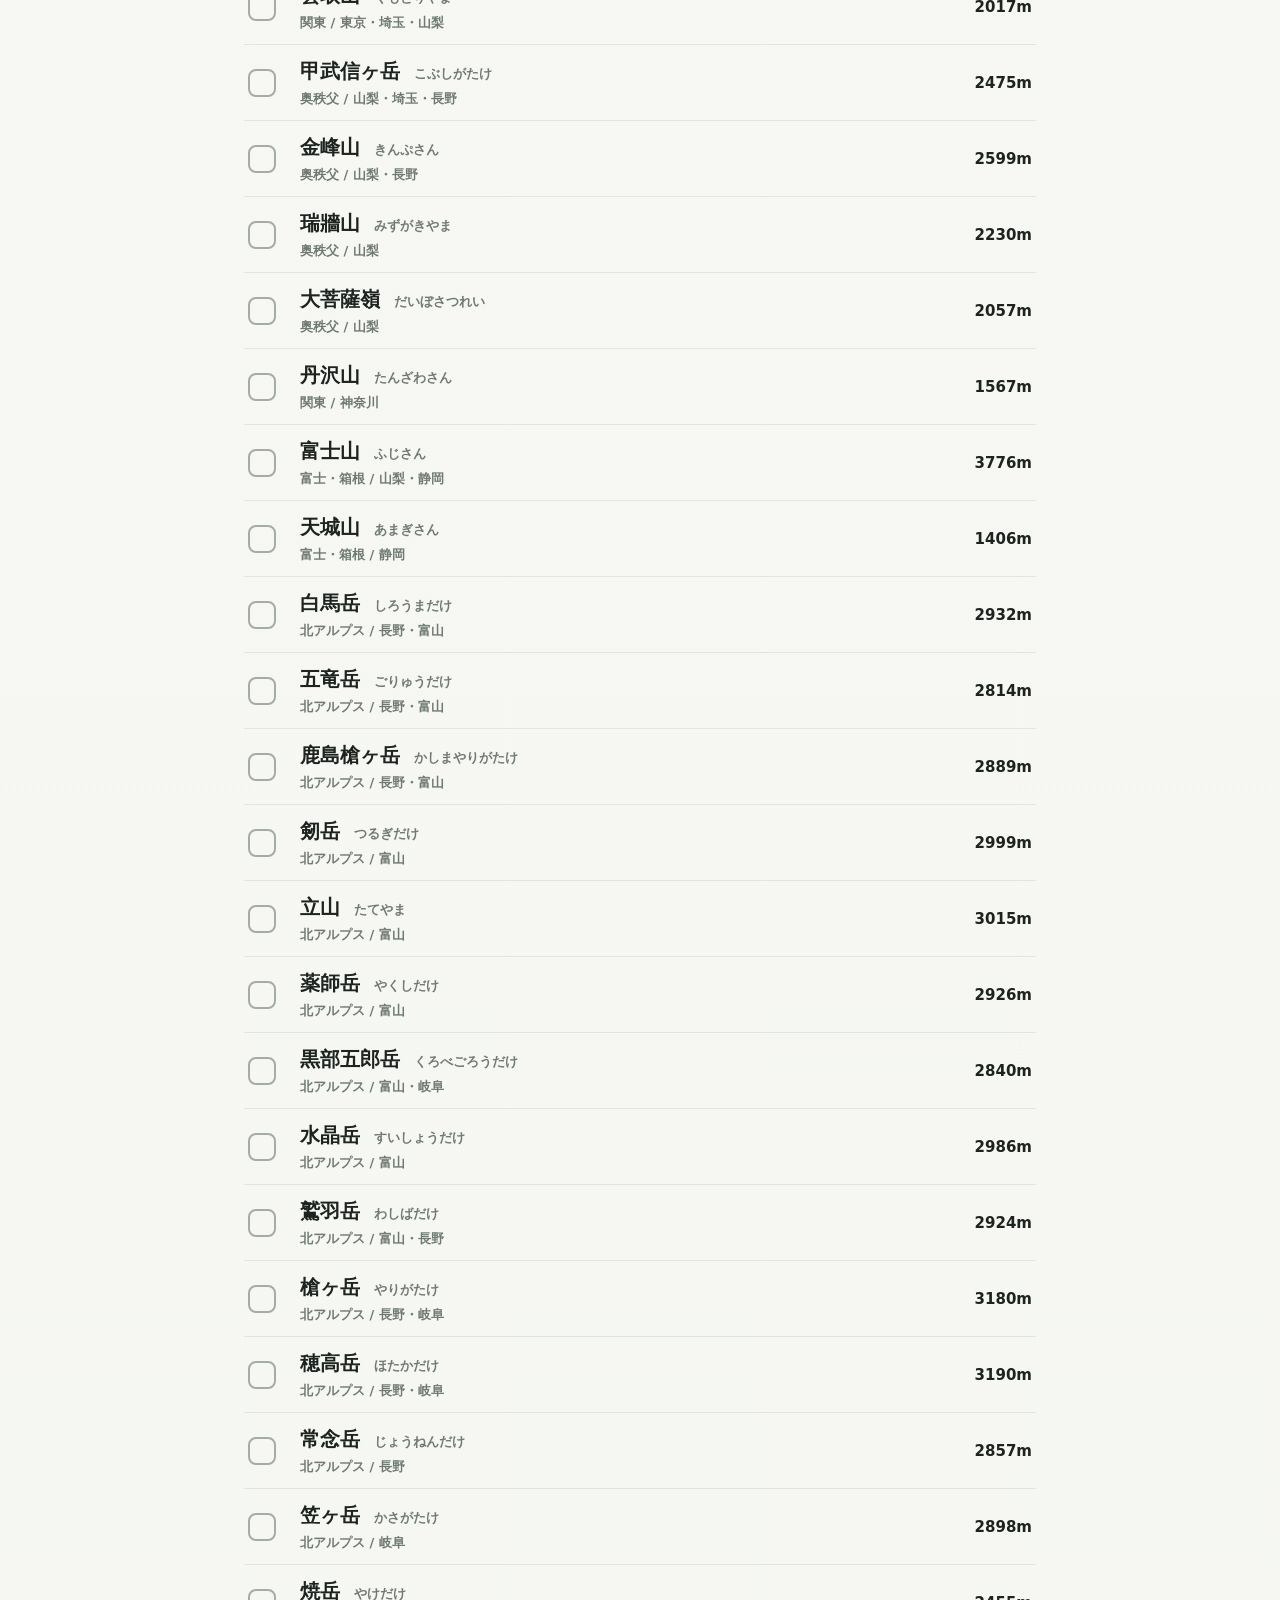
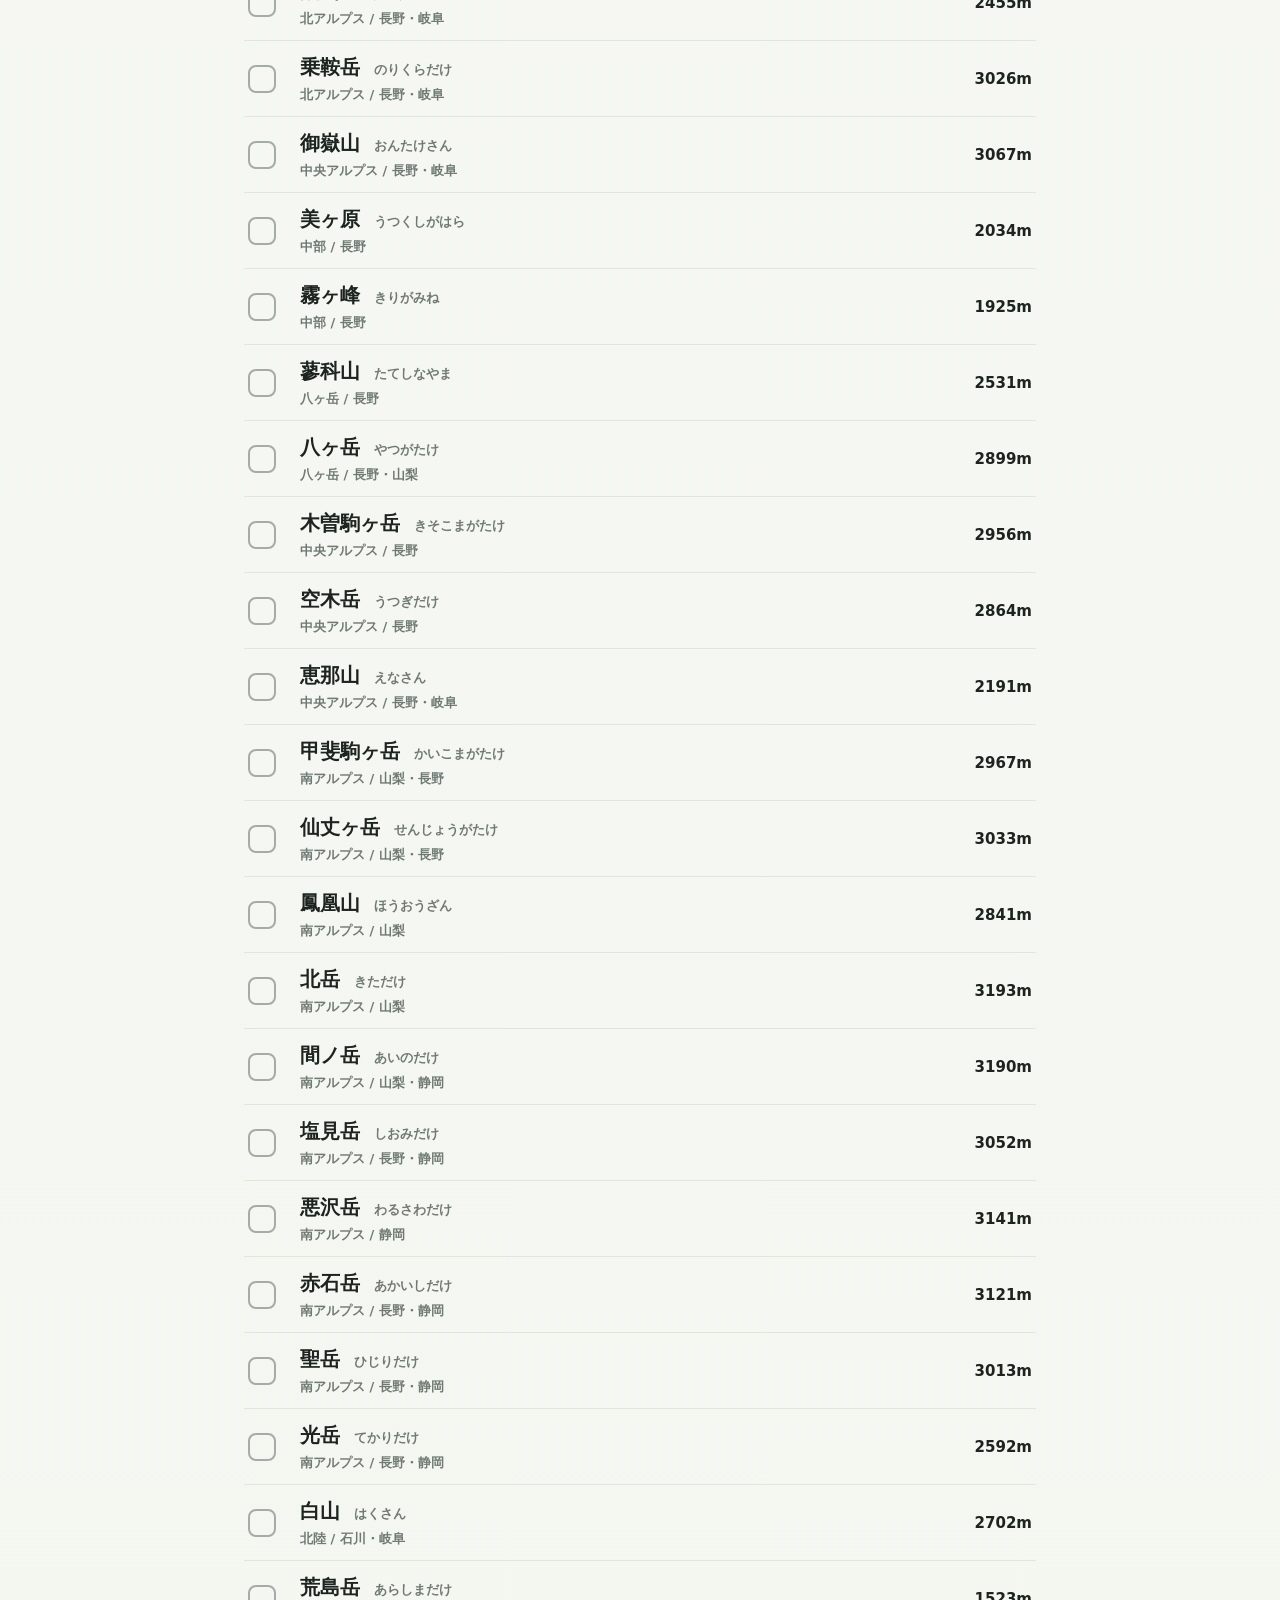
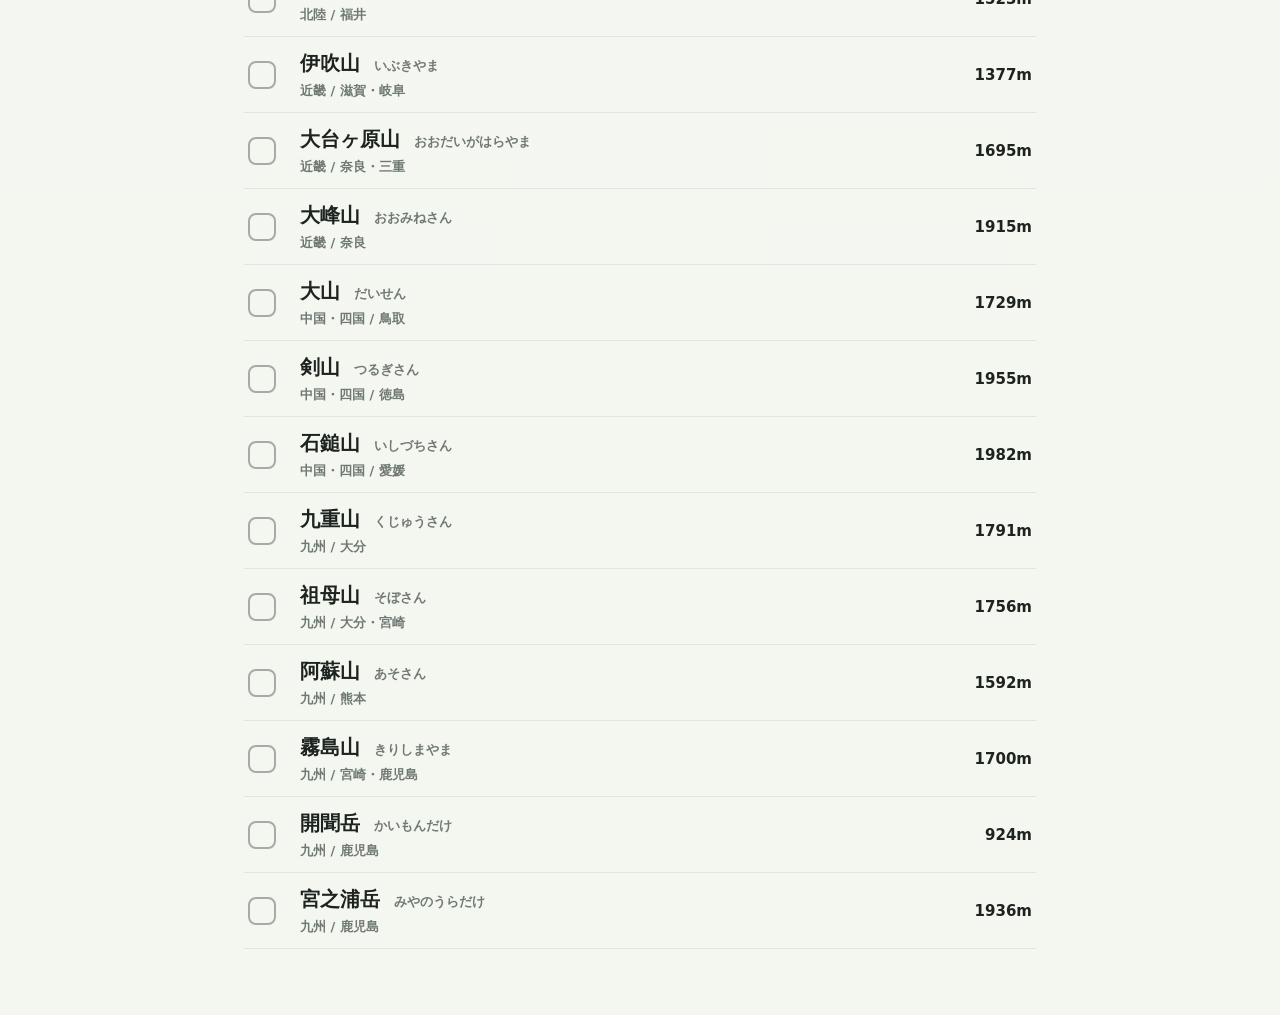
==== commit 875e341f: "共有ボタン位置変更" ====
--- a/index.html
+++ b/index.html
@@ -77,6 +77,7 @@
               <g id="mountainDots"></g>
             </svg>
           </div>
+          <button class="map-share-button" id="openShareButton" type="button">共有</button>
         </section>
 
         <section class="panel controls-panel" aria-label="百名山チェックリスト">
@@ -102,7 +103,6 @@
           </div>
 
           <div class="mountain-list" id="mountainList"></div>
-          <button class="map-share-button" id="openShareButton" type="button">共有</button>
         </section>
 
         <div class="share-modal" id="shareModal" hidden>
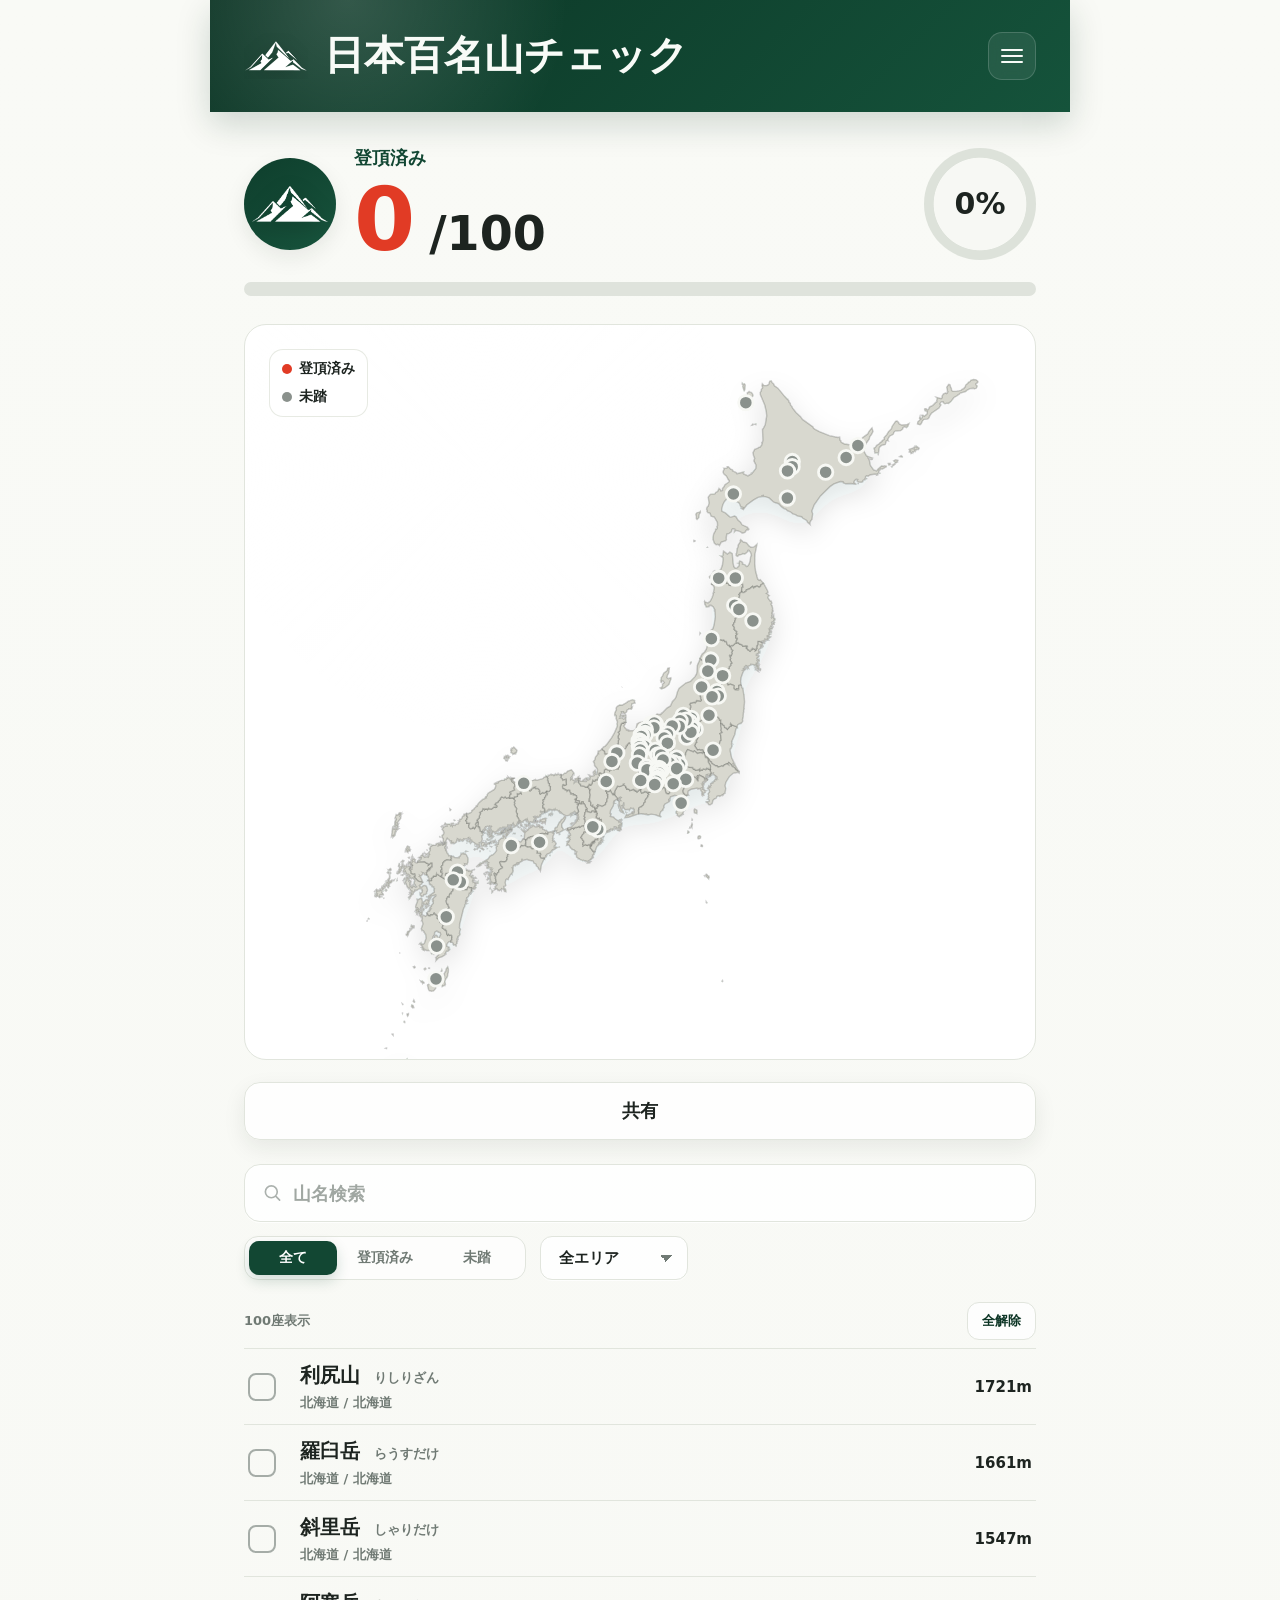
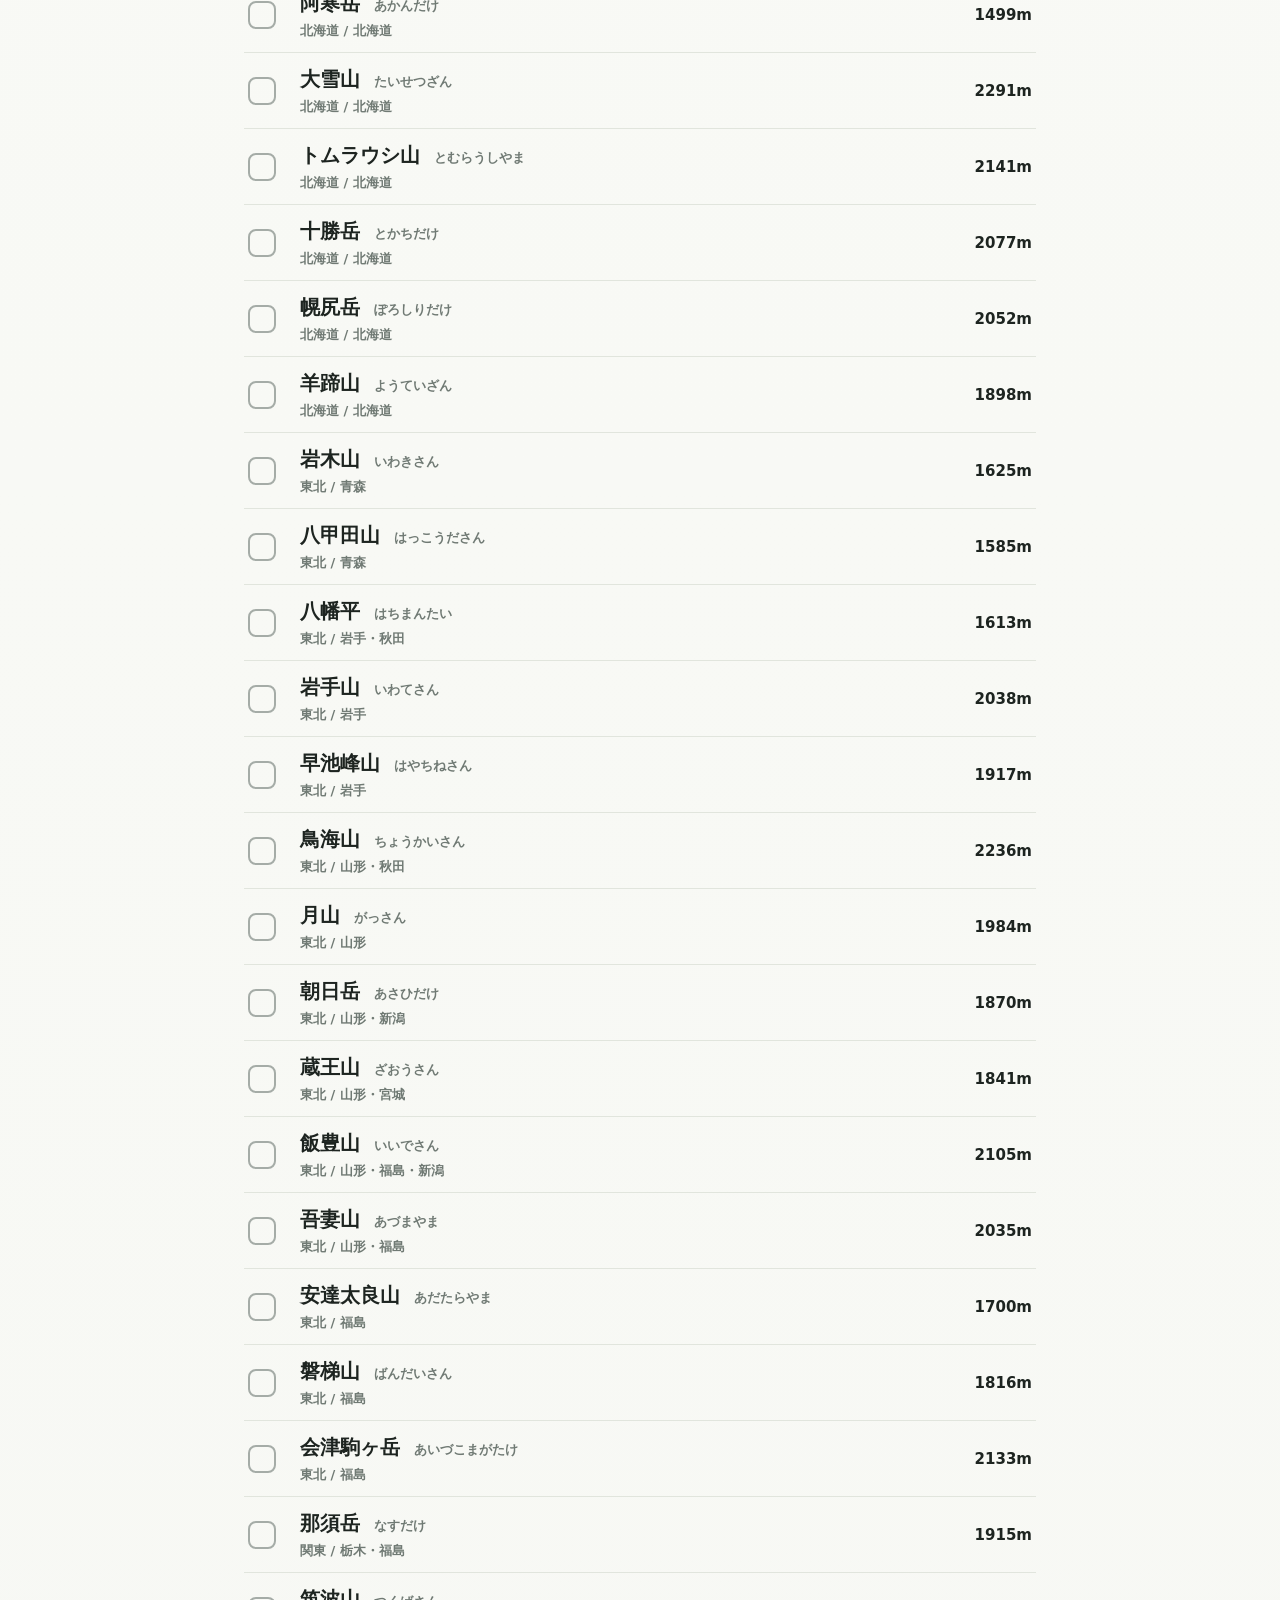
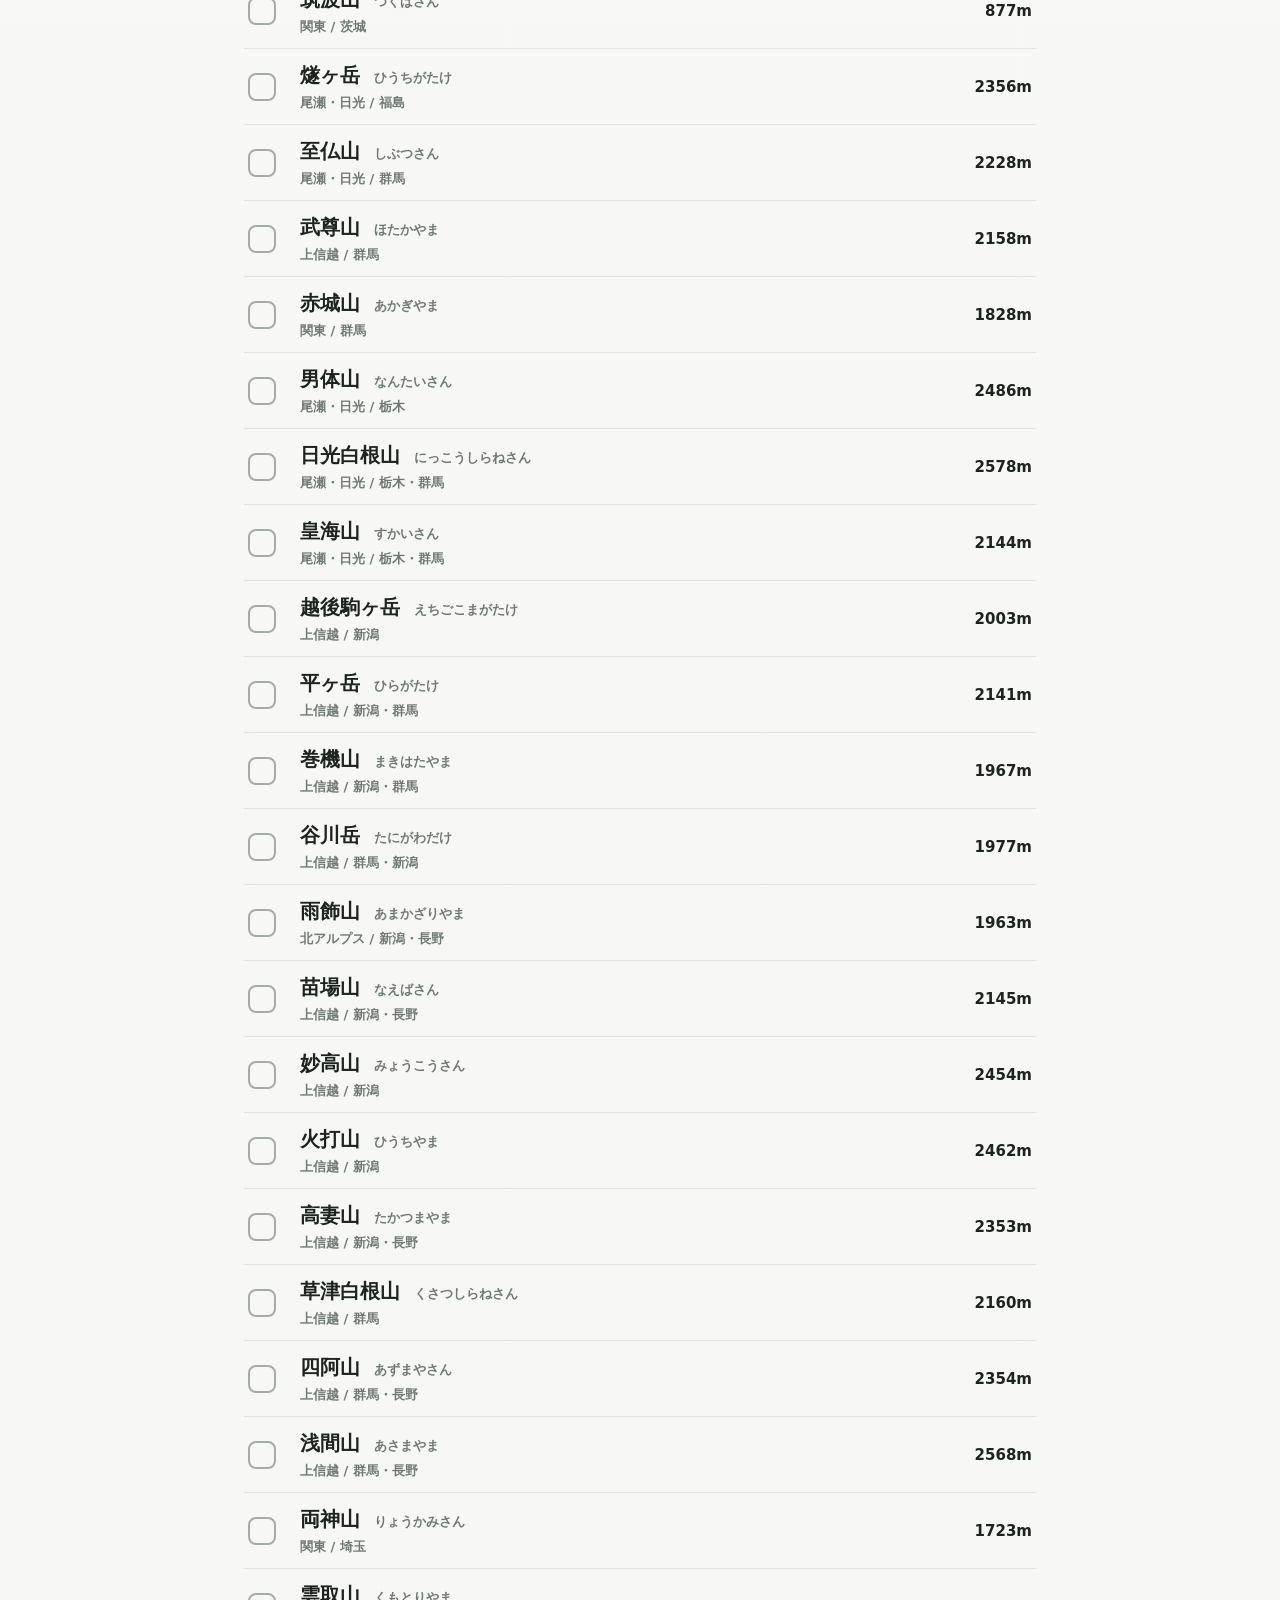
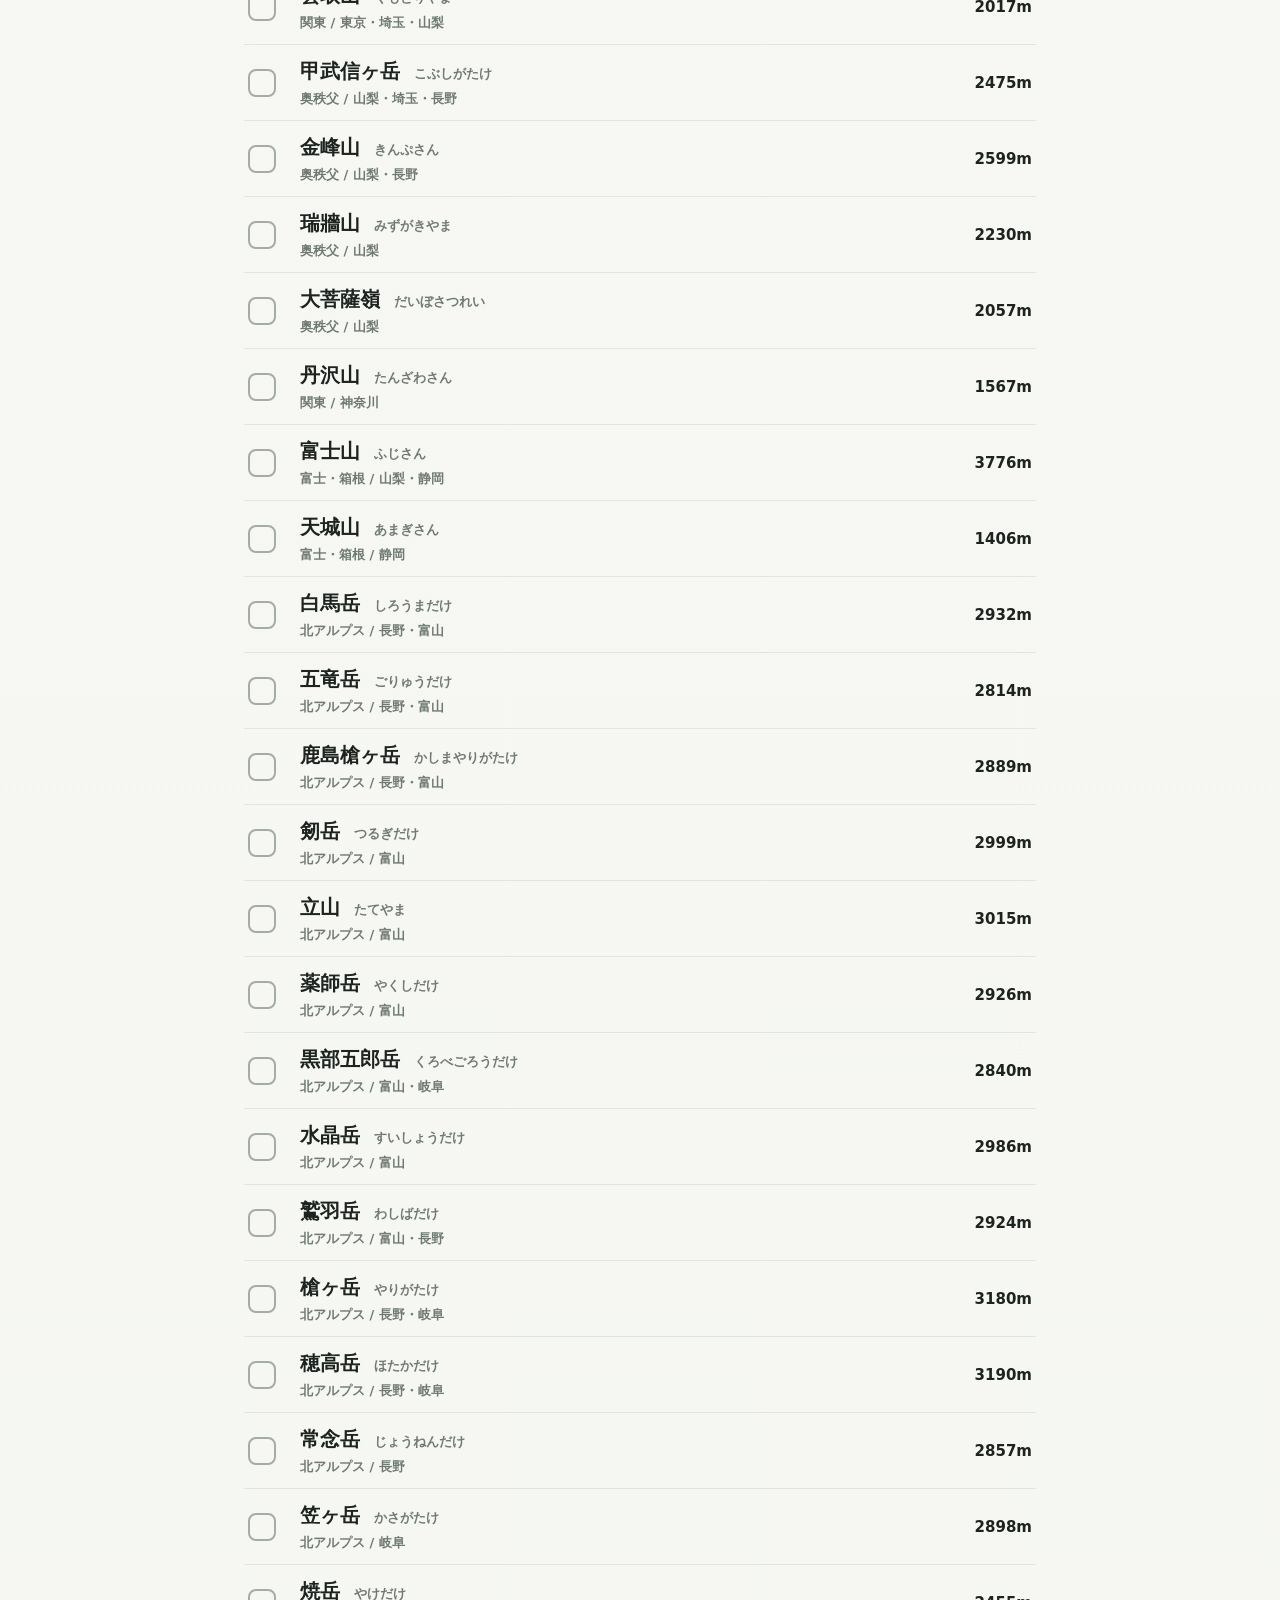
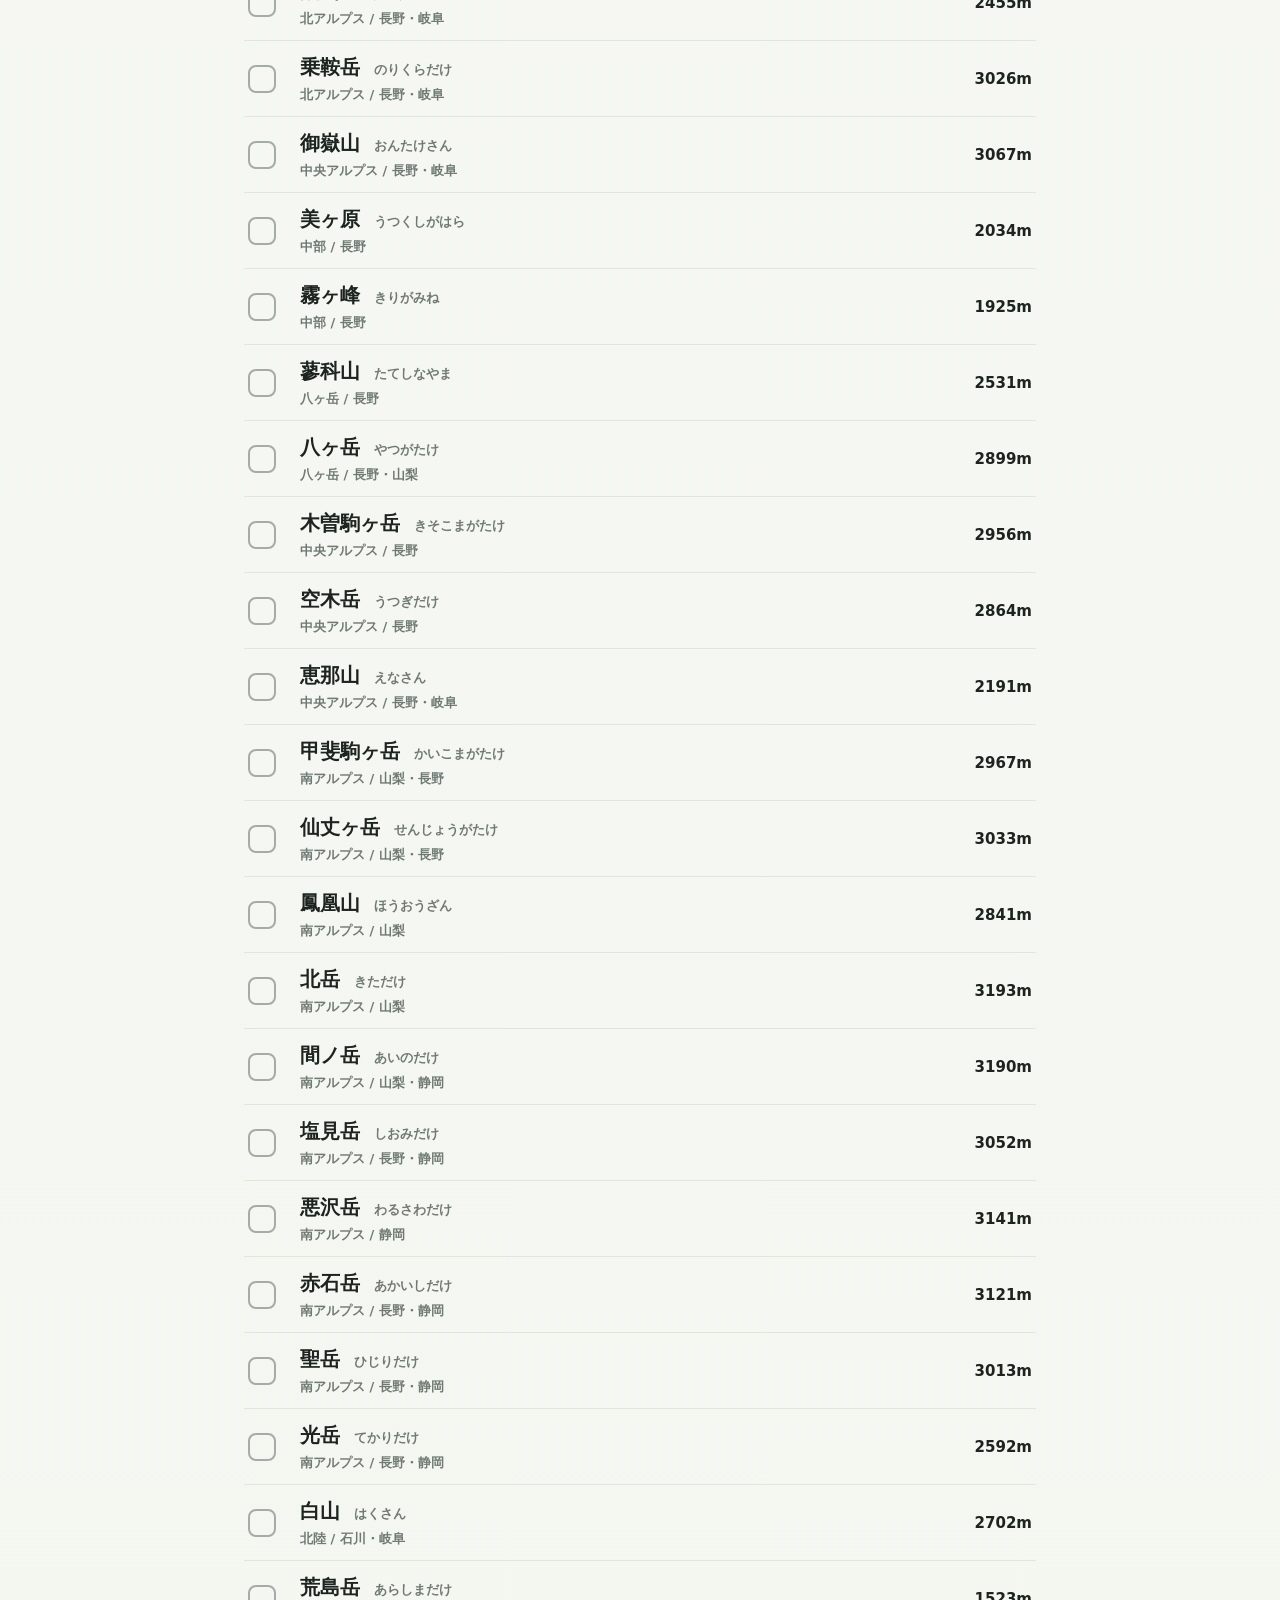
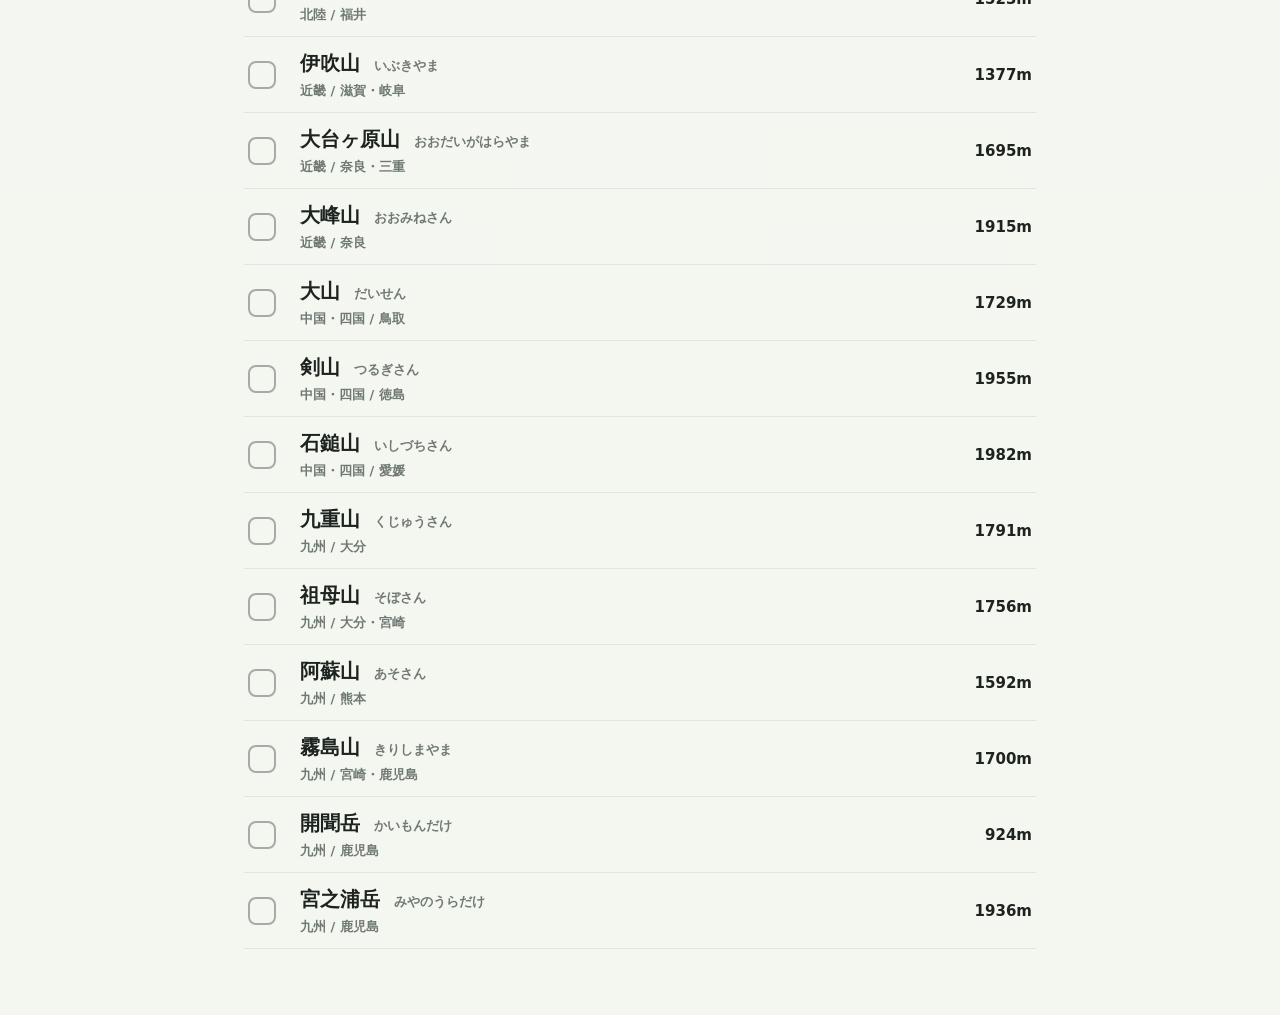
==== commit 665bb47e: "ロゴ変更" ====
--- a/index.html
+++ b/index.html
@@ -16,16 +16,11 @@
       <header class="site-header">
         <div class="brand-lockup">
           <div class="brand-mark" aria-hidden="true">
-            <svg viewBox="0 0 96 56" focusable="false">
-              <path class="brand-ridge main" d="M8 43 28 16l10 13 15-20 35 34" />
-              <path class="brand-ridge sub" d="M20 43 36 29l8 8 12-14 22 20" />
-              <path class="brand-ridge snow" d="M28 16 25 30l8-7 5 6 15-20 2 18 8-7" />
-              <path class="brand-ridge base" d="M7 47h82" />
-            </svg>
+            <img src="./assets/brand-logo-white-transparent.png" width="64" height="46" alt="" />
           </div>
           <div>
-          <p class="eyebrow">Hyakumeizan Badge</p>
-          <h1>日本百名山チェック</h1>
+            <p class="eyebrow">Hyakumeizan Badge</p>
+            <h1>日本百名山チェック</h1>
           </div>
         </div>
         <div class="header-menu">
@@ -45,12 +40,7 @@
         <section class="panel progress-panel" aria-labelledby="progressTitle">
           <div class="progress-head">
             <div class="summit-badge" aria-hidden="true">
-              <svg viewBox="0 0 96 56" focusable="false">
-                <path class="brand-ridge main" d="M8 43 28 16l10 13 15-20 35 34" />
-                <path class="brand-ridge sub" d="M20 43 36 29l8 8 12-14 22 20" />
-                <path class="brand-ridge snow" d="M28 16 25 30l8-7 5 6 15-20 2 18 8-7" />
-                <path class="brand-ridge base" d="M7 47h82" />
-              </svg>
+              <img src="./assets/brand-logo-white-transparent.png" width="79" height="79" alt="" />
             </div>
             <div>
               <p class="eyebrow">登頂済み</p>
@@ -110,14 +100,11 @@
             <div class="share-head">
               <div class="mini-lockup">
                 <div class="mini-mark" aria-hidden="true">
-                  <svg viewBox="0 0 64 44">
-                    <path class="mountain-fill" d="M4 39 20 13l8 11L37 5l23 34H4Z" />
-                    <path class="snow-fill" d="M20 13 17 27l7-7 5 9 8-24 4 18 6-7 8 13-8-5-5 7-5-13-7 18-7-10-7 7Z" />
-                  </svg>
+                  <img src="./assets/brand-logo-white-transparent.png" width="36" height="36" alt="" />
                 </div>
                 <div>
-                <p class="eyebrow">SNS画像</p>
-                <h2 id="shareTitle">地図型テンプレート</h2>
+                  <p class="eyebrow">SNS画像</p>
+                  <h2 id="shareTitle">地図型テンプレート</h2>
                 </div>
               </div>
               <div class="share-head-actions">
--- a/styles.css
+++ b/styles.css
@@ -176,71 +176,18 @@
 }
 
 .brand-mark img,
-.summit-badge img,
-.brand-mark svg,
-.mini-mark svg,
-.summit-badge svg {
-  width: 72%;
-  height: 72%;
-}
-
-.brand-mark svg {
+.mini-mark img,
+.summit-badge img {
   display: block;
+  width: 86%;
+  height: 86%;
+  object-fit: contain;
+  filter: drop-shadow(0 4px 10px rgba(0, 0, 0, 0.18));
+}
+
+.brand-mark img {
   width: 100%;
   height: 100%;
-  filter: drop-shadow(0 4px 10px rgba(0, 0, 0, 0.18));
-}
-
-.summit-badge svg {
-  display: block;
-  width: 76%;
-  height: 76%;
-  filter: drop-shadow(0 4px 10px rgba(0, 0, 0, 0.14));
-}
-
-.brand-mark img,
-.summit-badge img {
-  display: block;
-  width: 92%;
-  height: 92%;
-  object-fit: contain;
-  filter: drop-shadow(0 4px 10px rgba(0, 0, 0, 0.18));
-}
-
-.brand-ridge {
-  fill: none;
-  stroke: currentColor;
-  stroke-linecap: round;
-  stroke-linejoin: round;
-}
-
-.brand-ridge.main {
-  stroke-width: 5.4;
-}
-
-.brand-ridge.sub {
-  opacity: 0.72;
-  stroke-width: 3.4;
-}
-
-.brand-ridge.snow {
-  opacity: 0.9;
-  stroke-width: 2.3;
-}
-
-.brand-ridge.base {
-  opacity: 0.28;
-  stroke-width: 2;
-}
-
-.mini-mark .mountain-fill,
-.summit-badge .mountain-fill {
-  fill: currentColor;
-}
-
-.mini-mark .snow-fill,
-.summit-badge .snow-fill {
-  fill: var(--forest-dark);
 }
 
 .eyebrow {
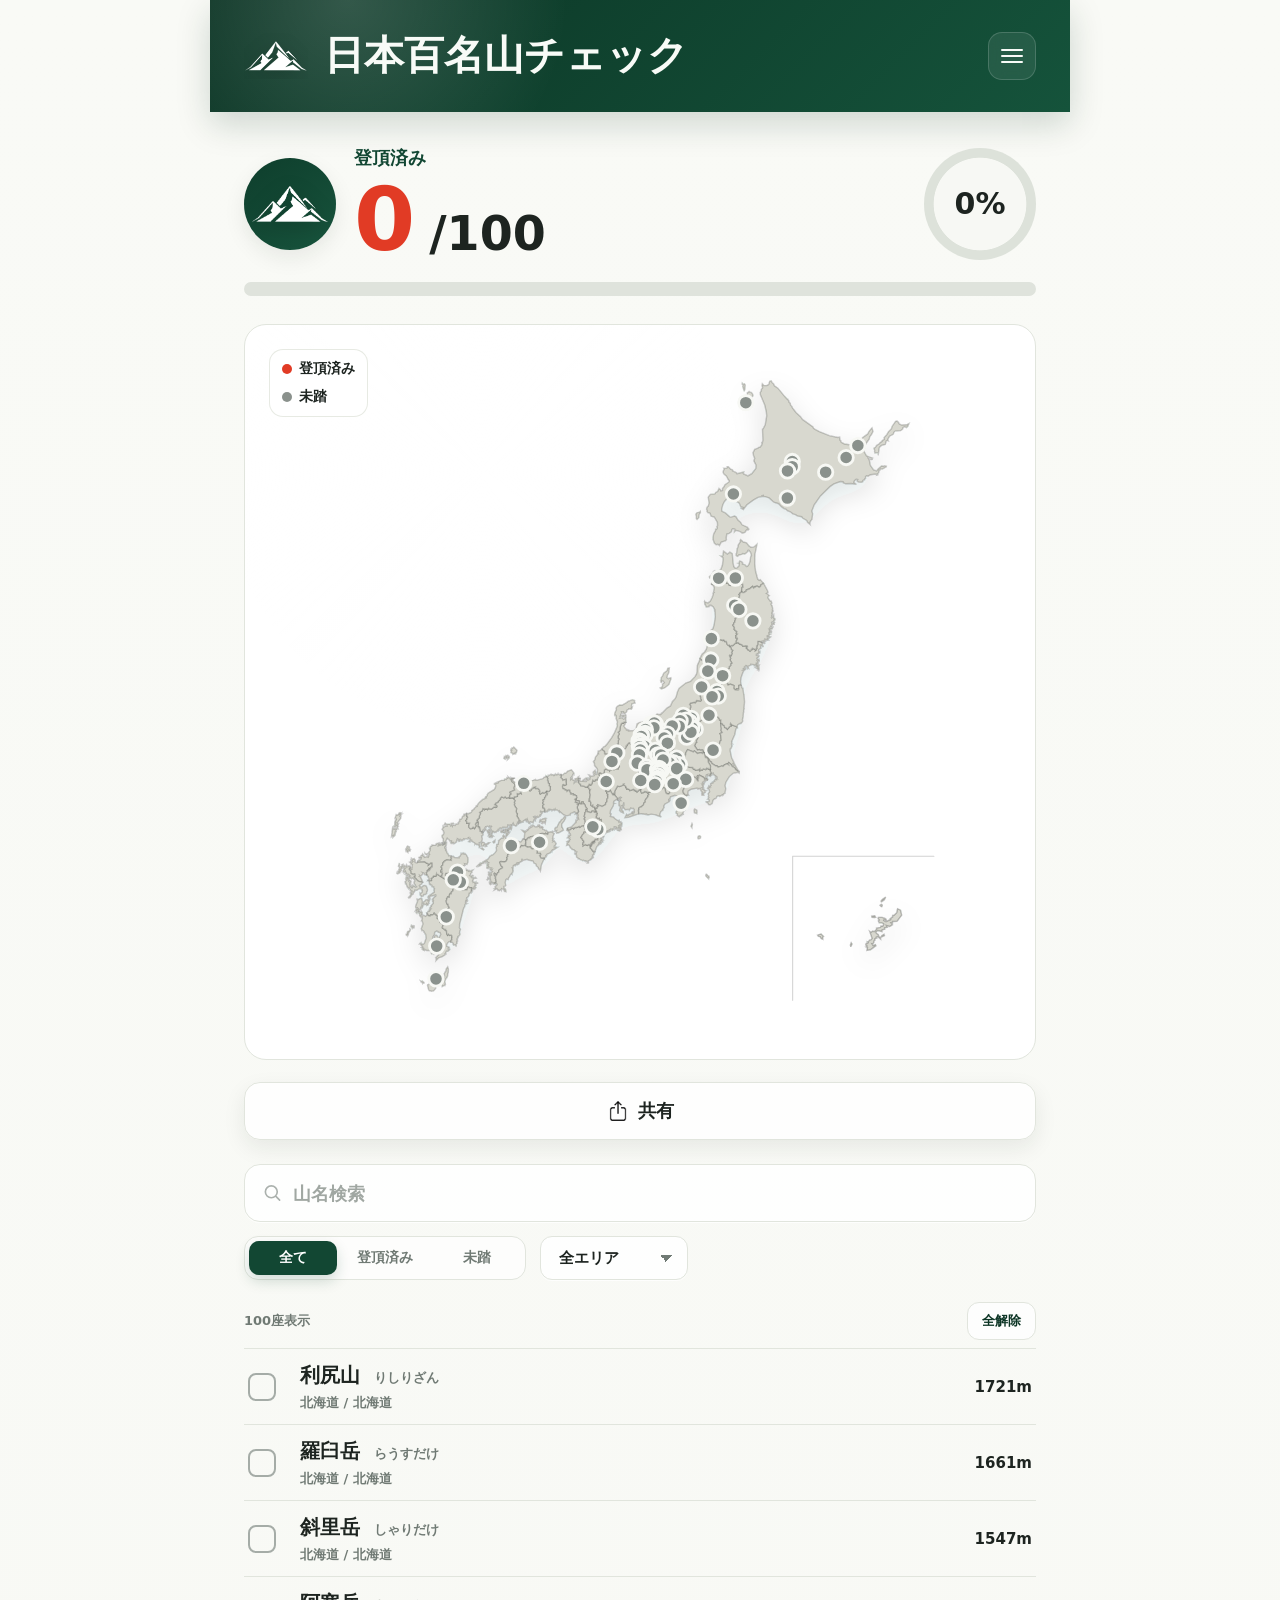
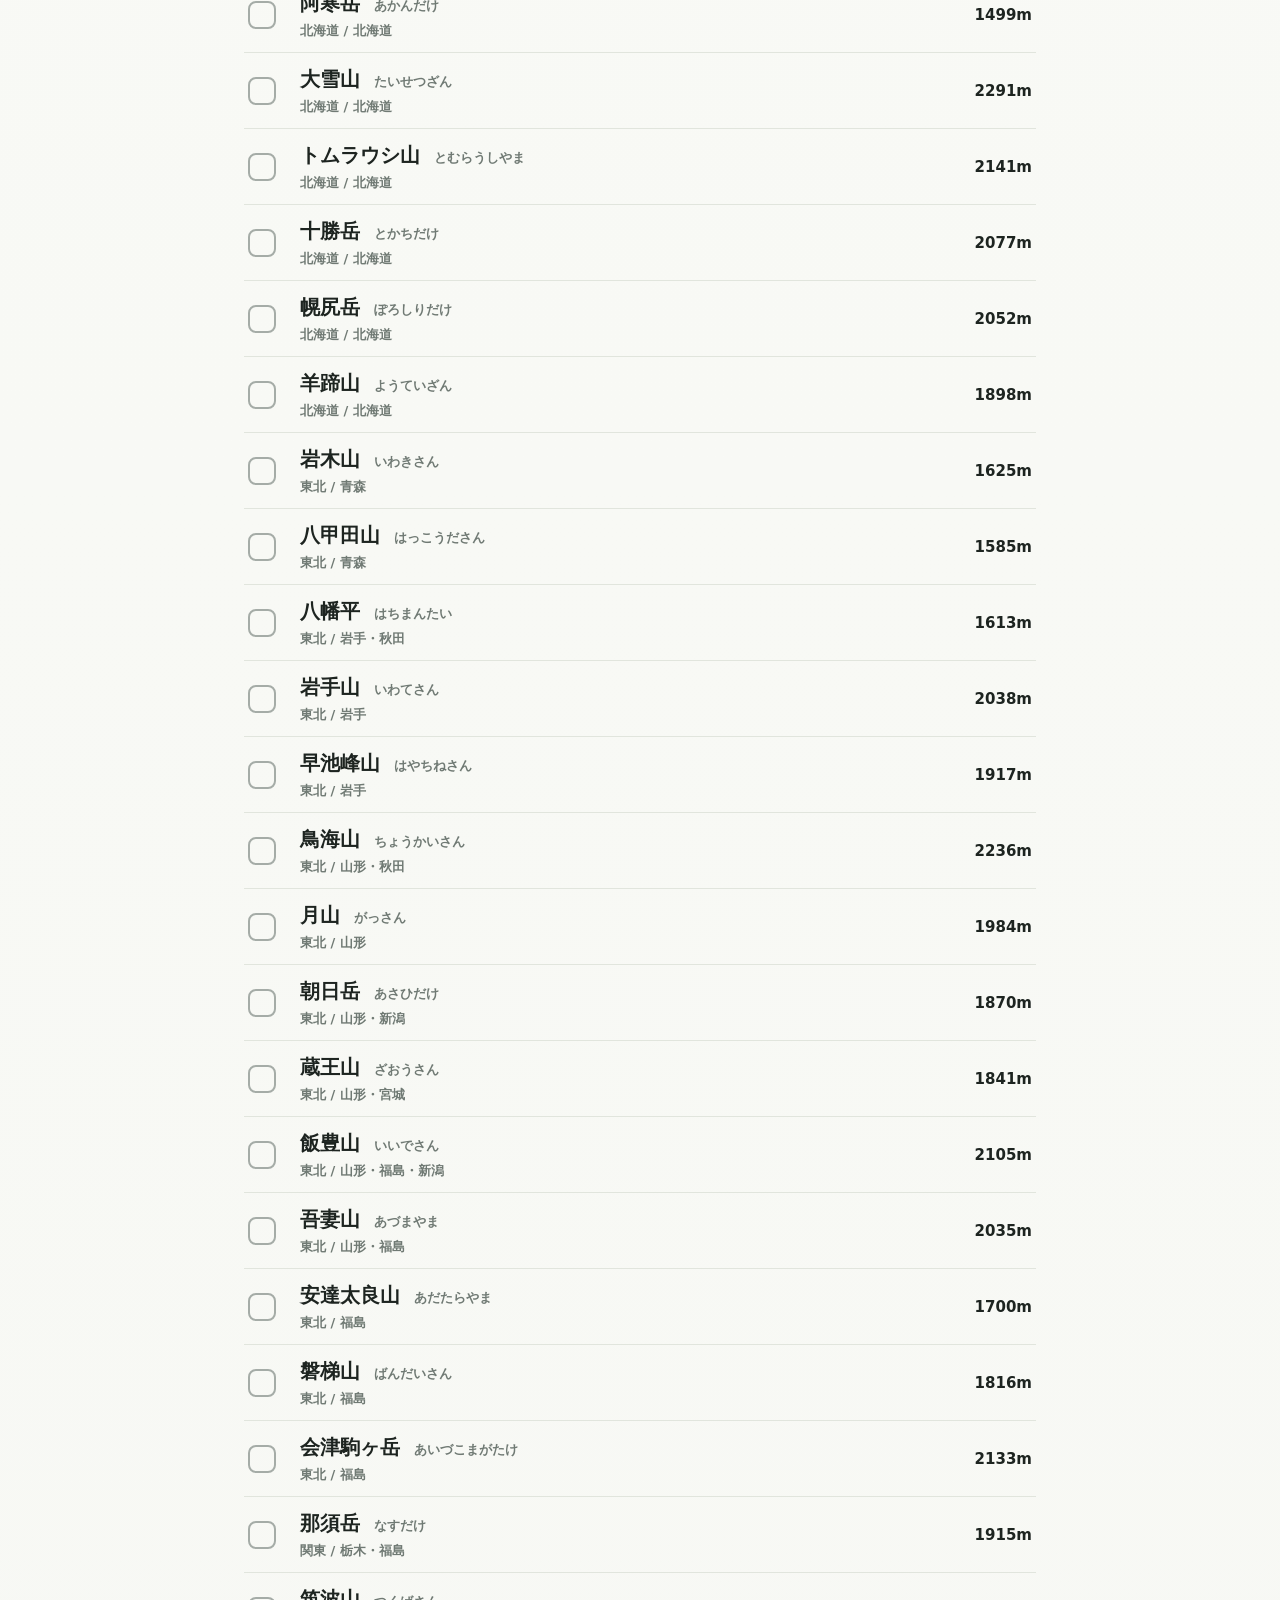
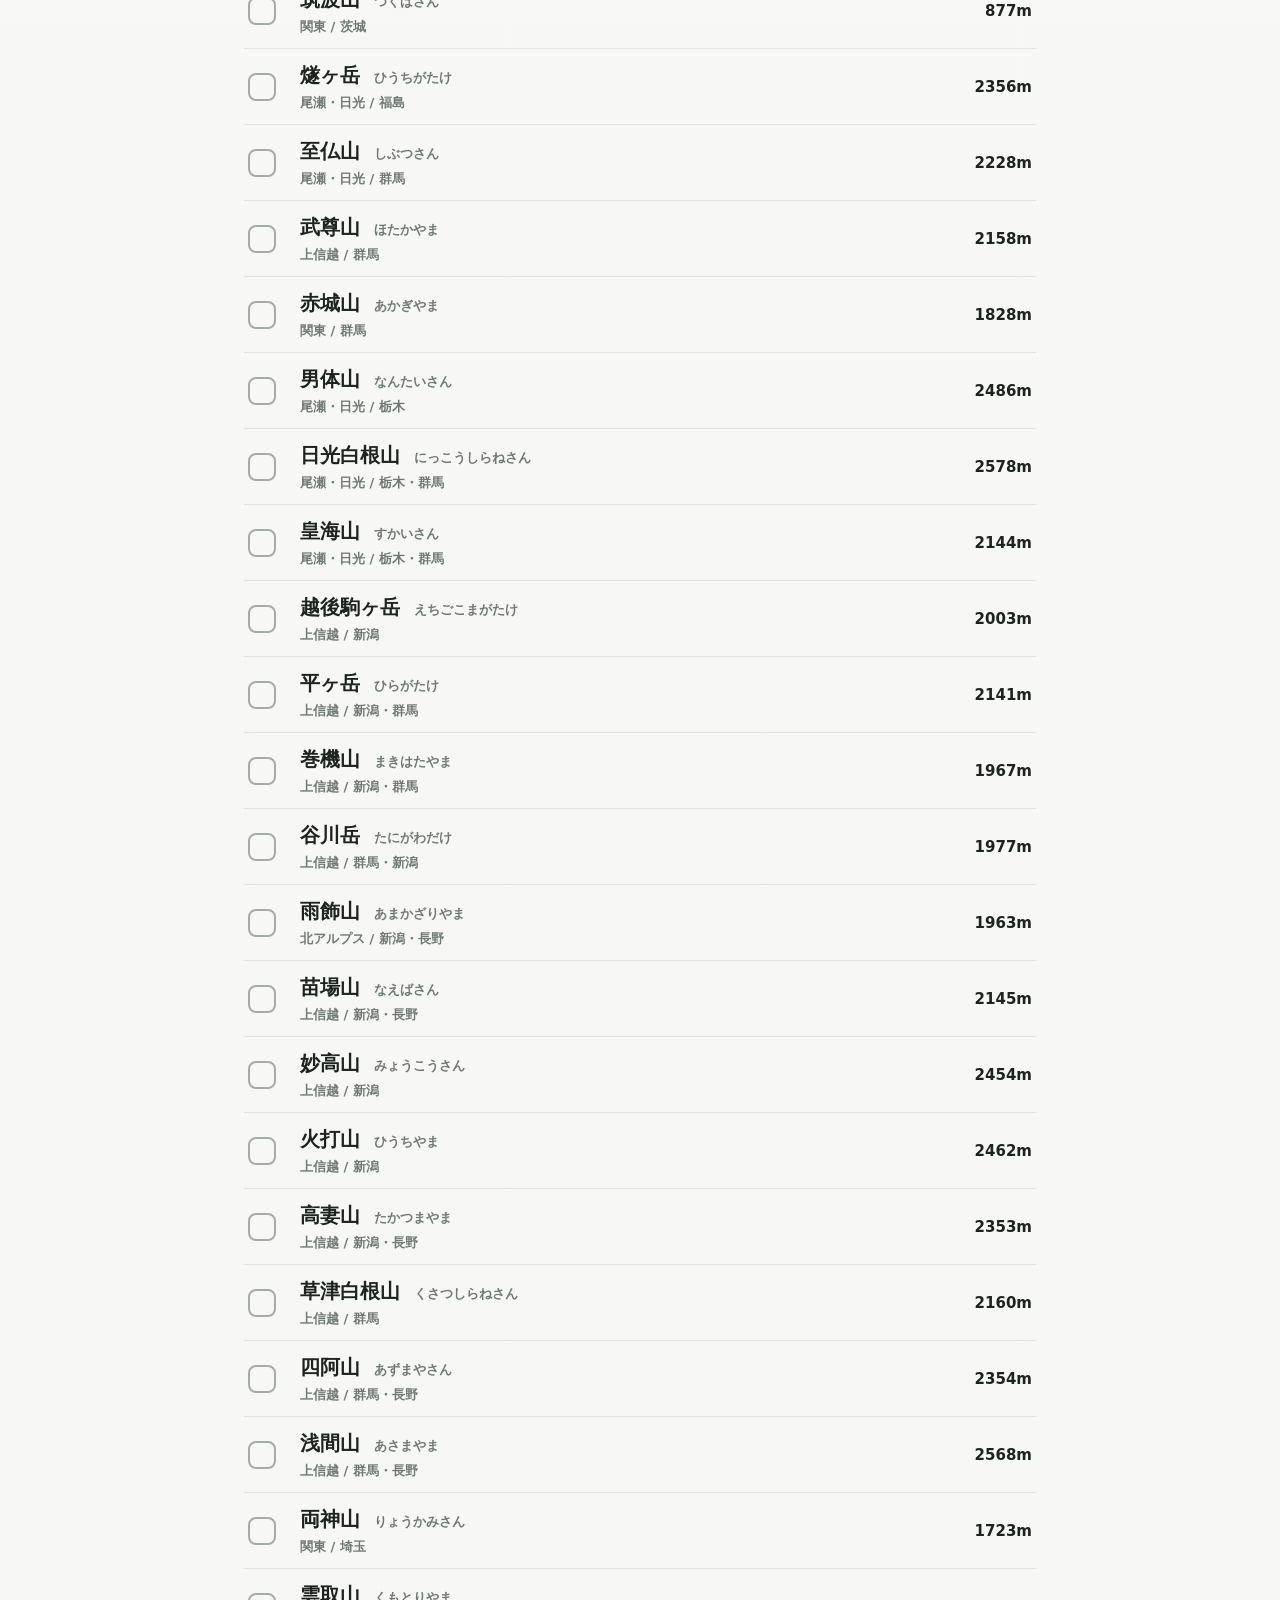
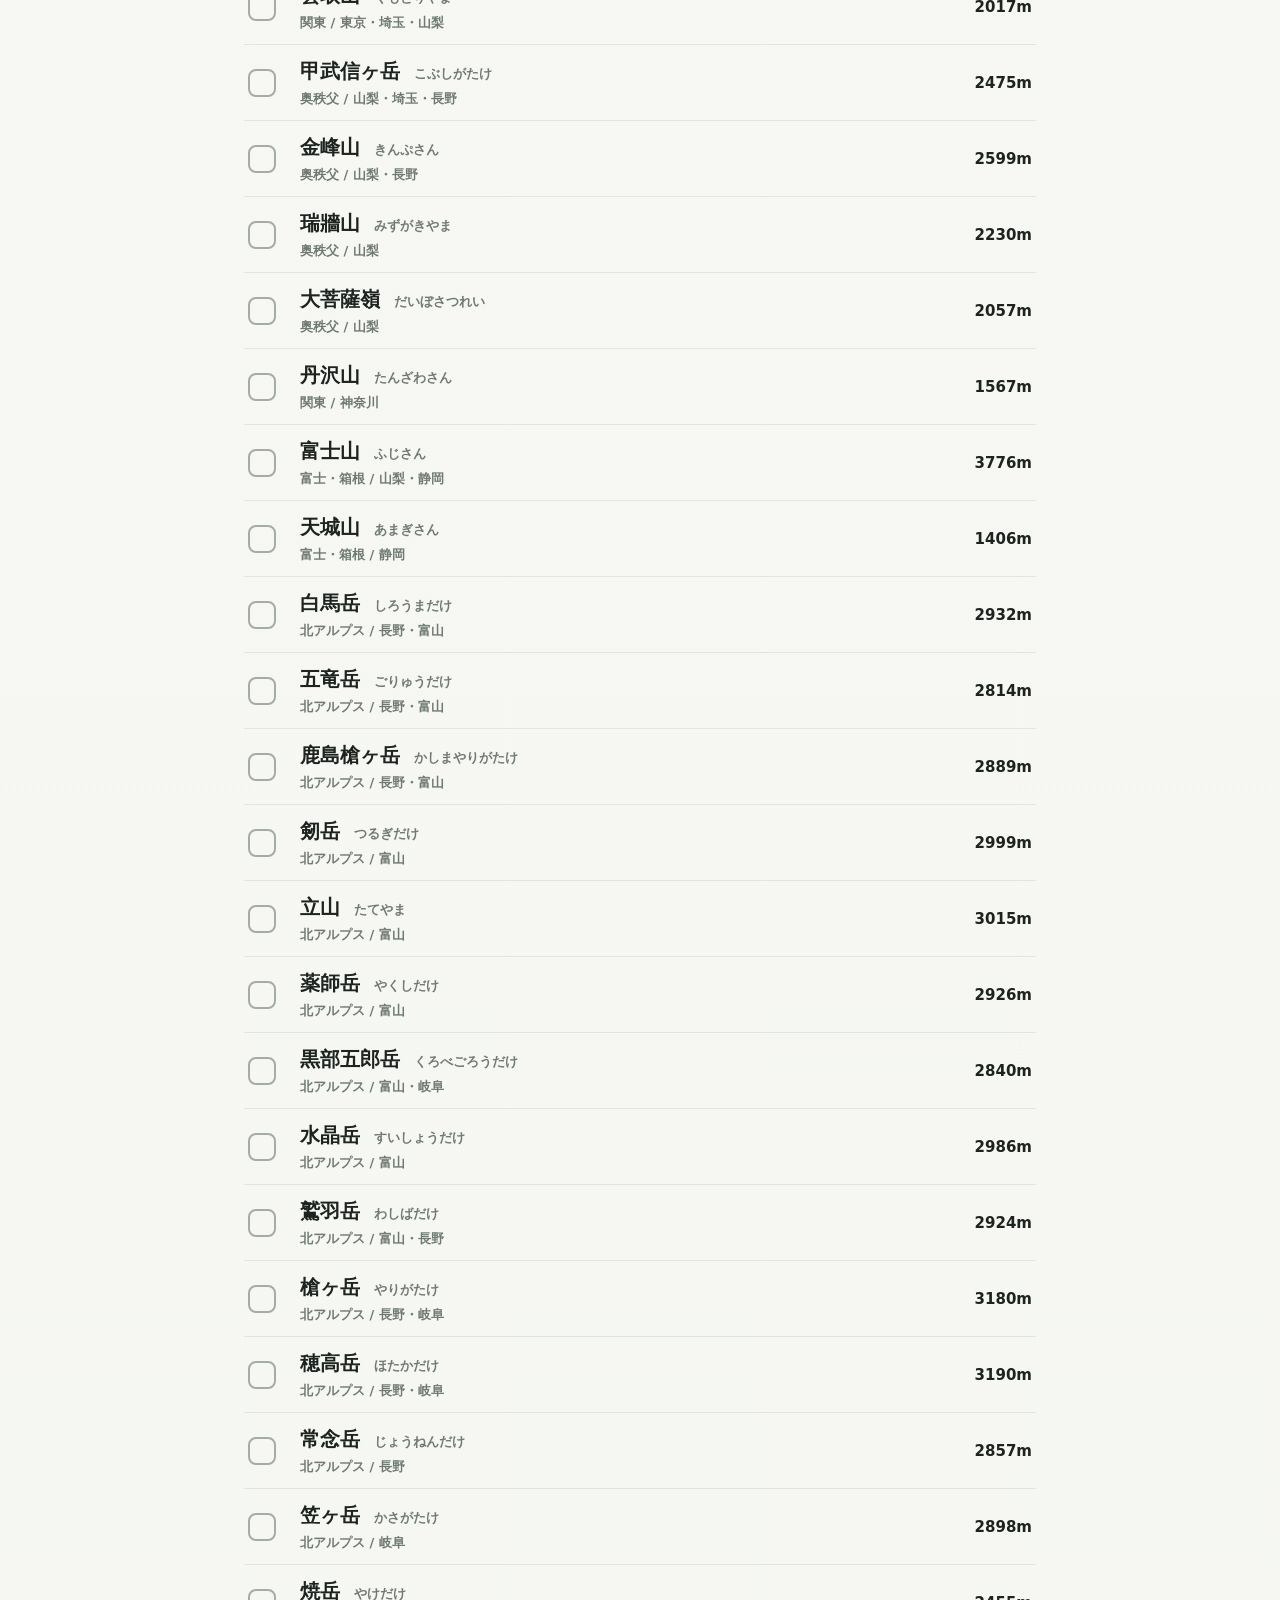
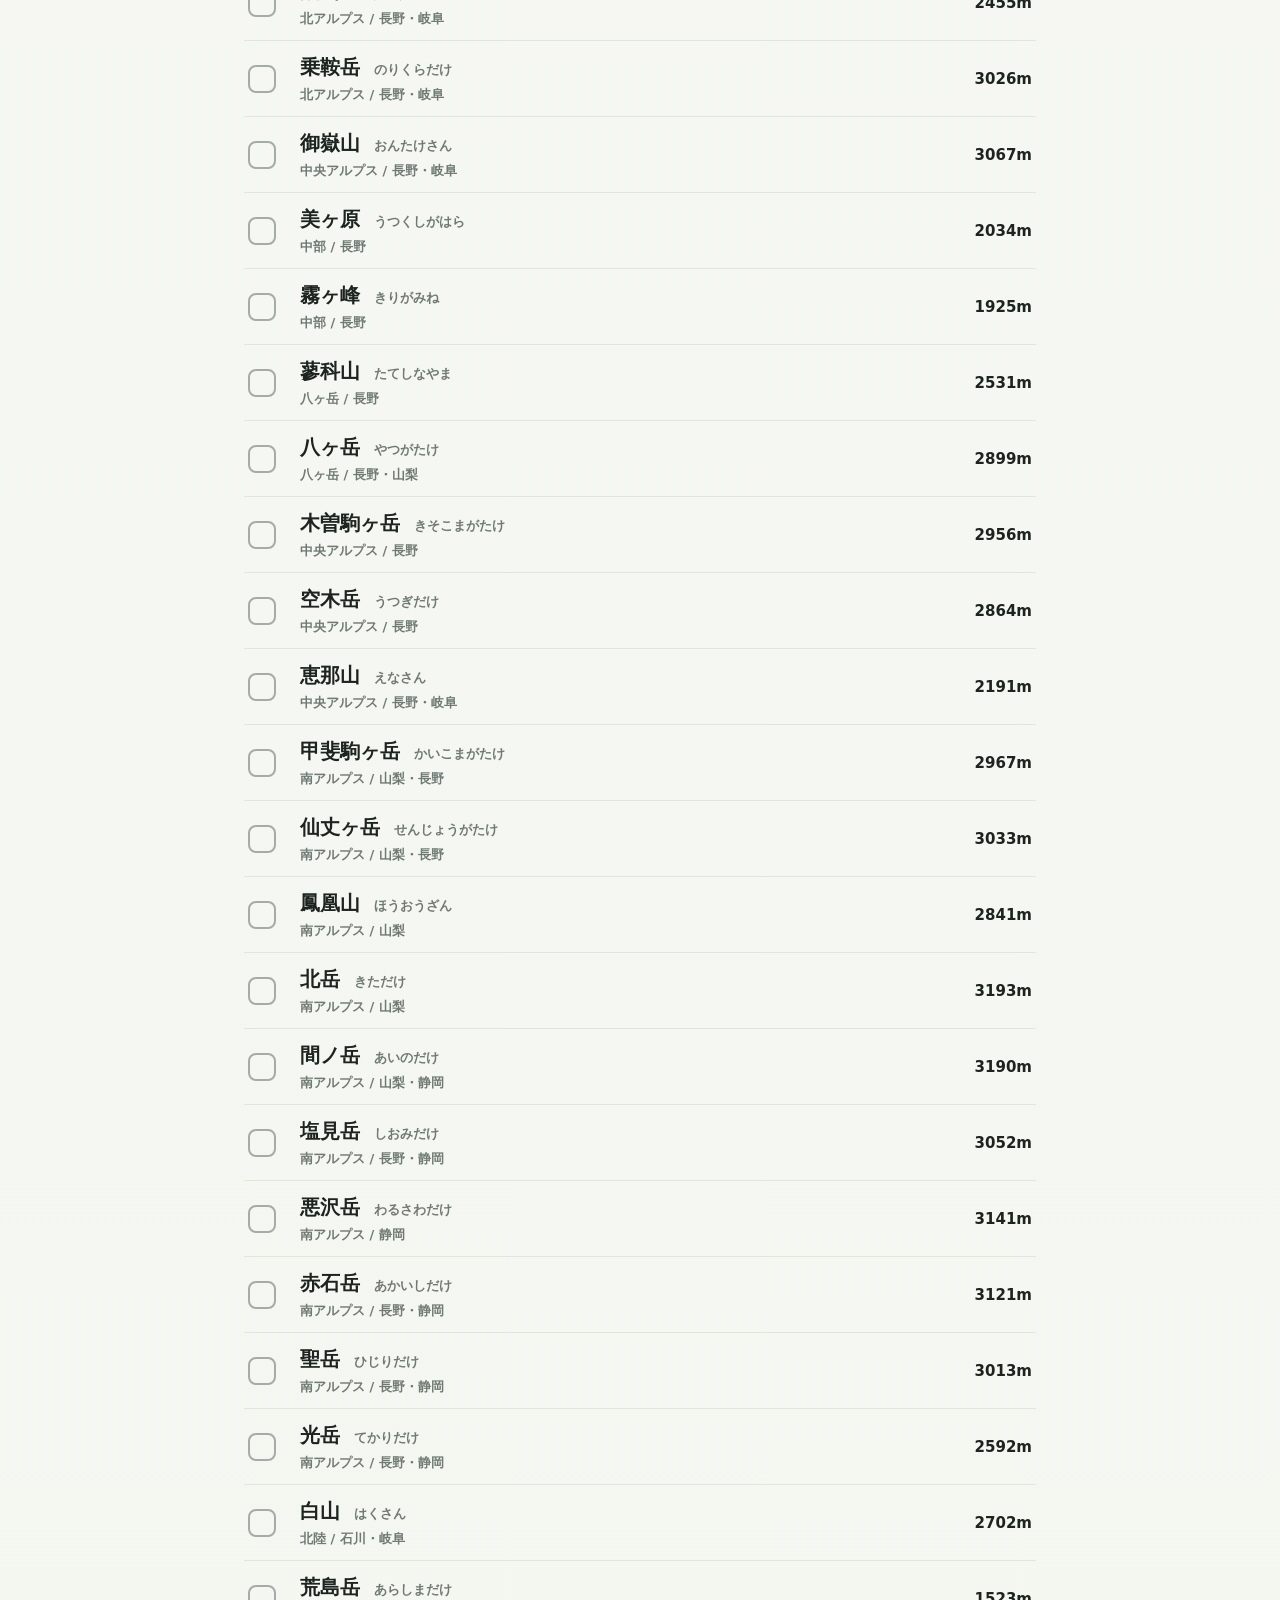
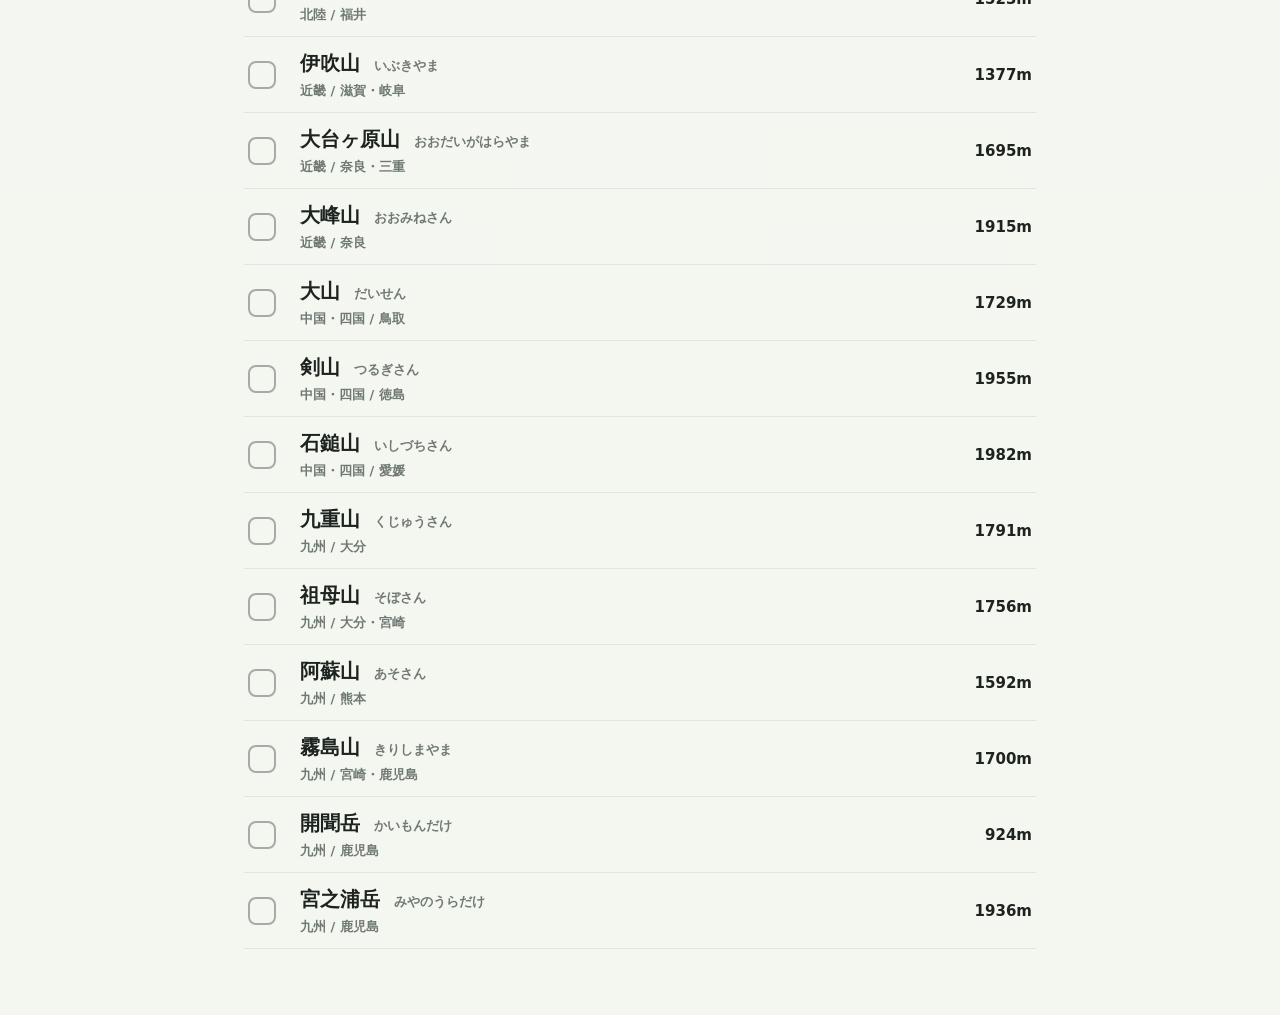
==== commit 8c245a11: "共有アイコン追加" ====
--- a/index.html
+++ b/index.html
@@ -67,7 +67,10 @@
               <g id="mountainDots"></g>
             </svg>
           </div>
-          <button class="map-share-button" id="openShareButton" type="button">共有</button>
+          <button class="map-share-button" id="openShareButton" type="button">
+            <img class="share-icon" src="./assets/share-ios.png" width="24" height="24" alt="" />
+            <span>共有</span>
+          </button>
         </section>
 
         <section class="panel controls-panel" aria-label="百名山チェックリスト">
@@ -116,7 +119,10 @@
             <div class="actions">
               <button class="primary-button" id="generateButton" type="button">画像生成</button>
               <button class="secondary-button" id="downloadButton" type="button">PNG保存</button>
-              <button class="secondary-button" id="shareButton" type="button">共有</button>
+              <button class="secondary-button icon-label-button" id="shareButton" type="button">
+                <img class="share-icon" src="./assets/share-ios.png" width="24" height="24" alt="" />
+                <span>共有</span>
+              </button>
             </div>
             <p class="privacy-note">登頂データはこの端末のブラウザ内だけに保存されます。</p>
           </aside>
--- a/styles.css
+++ b/styles.css
@@ -446,6 +446,18 @@
   vector-effect: non-scaling-stroke;
 }
 
+.map-inset-divider {
+  fill: none;
+  stroke: rgba(35, 38, 34, 0.18);
+  stroke-width: 1.2;
+  stroke-linecap: round;
+  vector-effect: non-scaling-stroke;
+}
+
+.inset-land {
+  stroke: rgba(35, 38, 34, 0.28);
+}
+
 .mountain-dot {
   fill: var(--ash);
   stroke: var(--paper);
@@ -705,6 +717,10 @@
 
 .primary-button,
 .secondary-button {
+  display: inline-flex;
+  align-items: center;
+  justify-content: center;
+  gap: 8px;
   min-height: 46px;
   border-radius: 8px;
   font-weight: 900;
@@ -717,7 +733,10 @@
 }
 
 .map-share-button {
-  display: block;
+  display: inline-flex;
+  align-items: center;
+  justify-content: center;
+  gap: 8px;
   width: 100%;
   min-height: 58px;
   margin: 22px 0 0;
@@ -730,6 +749,13 @@
   box-shadow: var(--soft-shadow);
 }
 
+.share-icon {
+  width: 24px;
+  height: 24px;
+  flex: 0 0 auto;
+  object-fit: contain;
+}
+
 .secondary-button {
   border: 1px solid var(--line);
   background: #fffdf7;
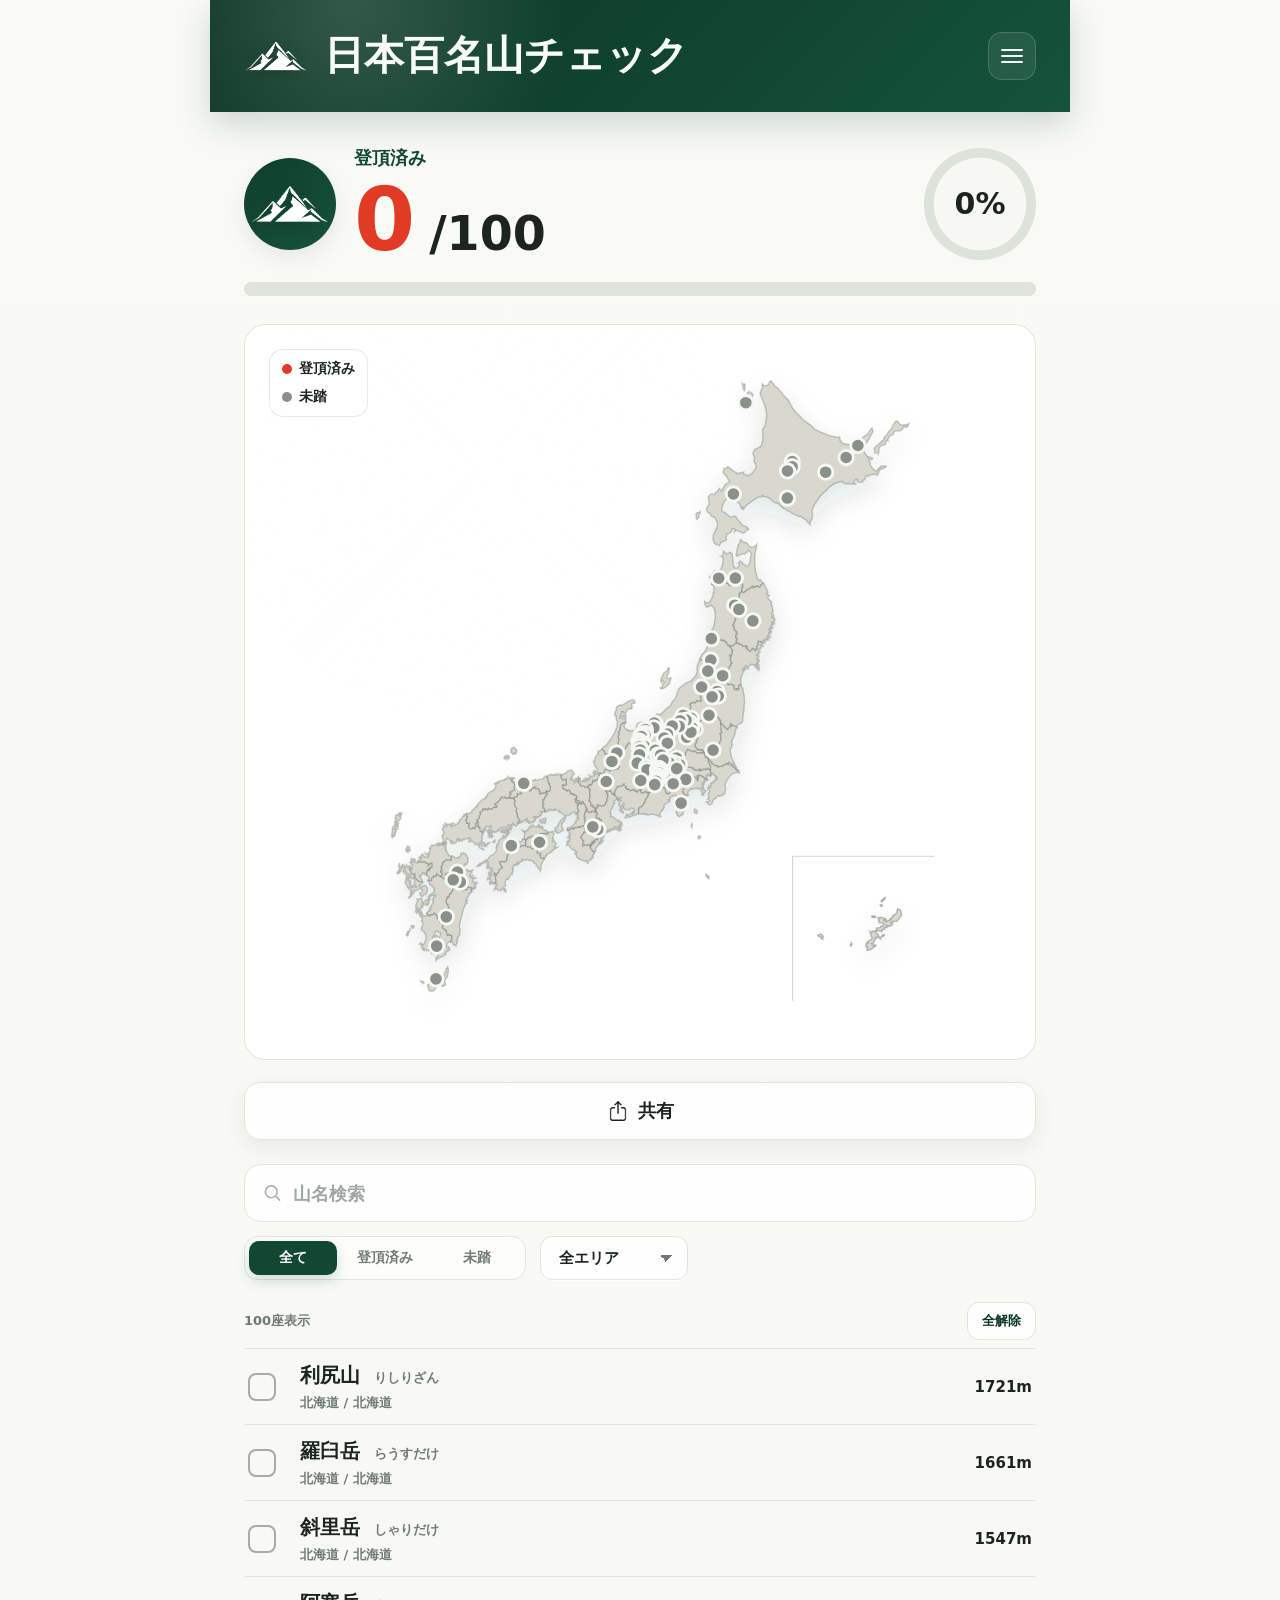
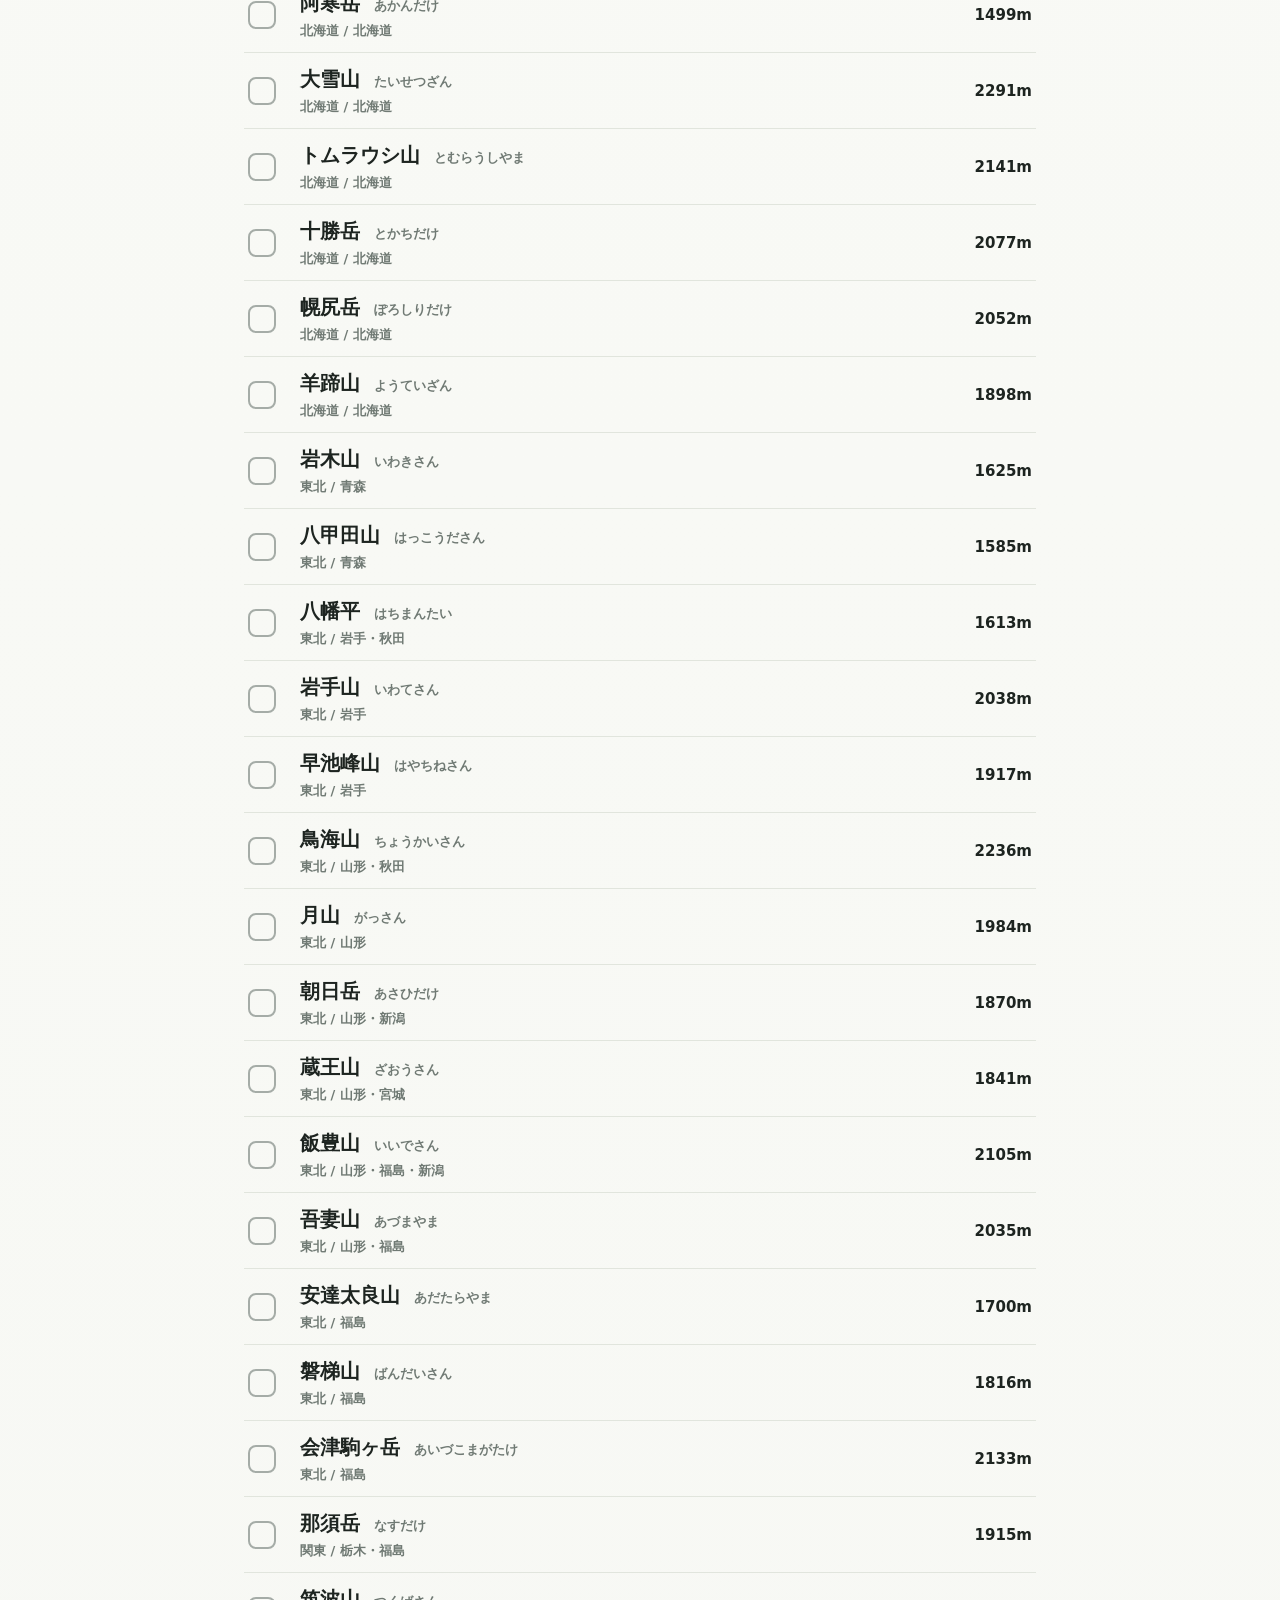
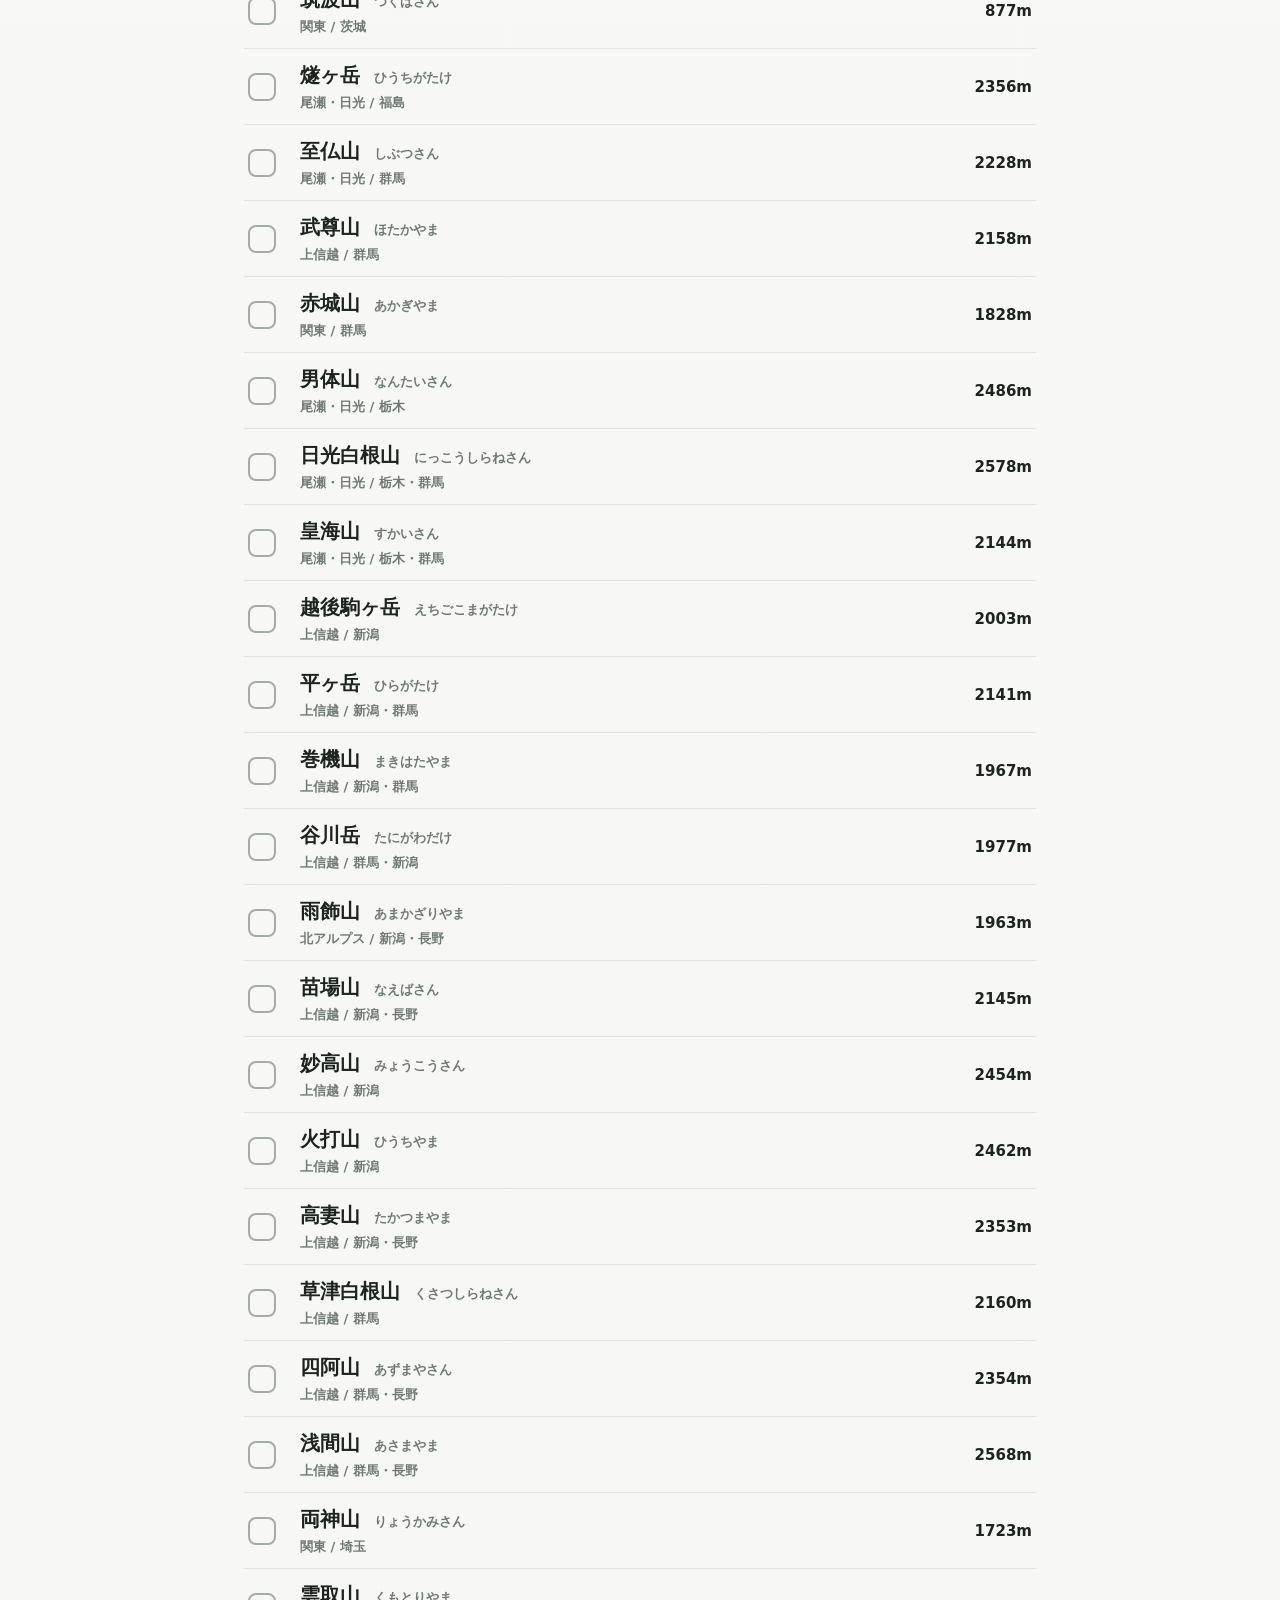
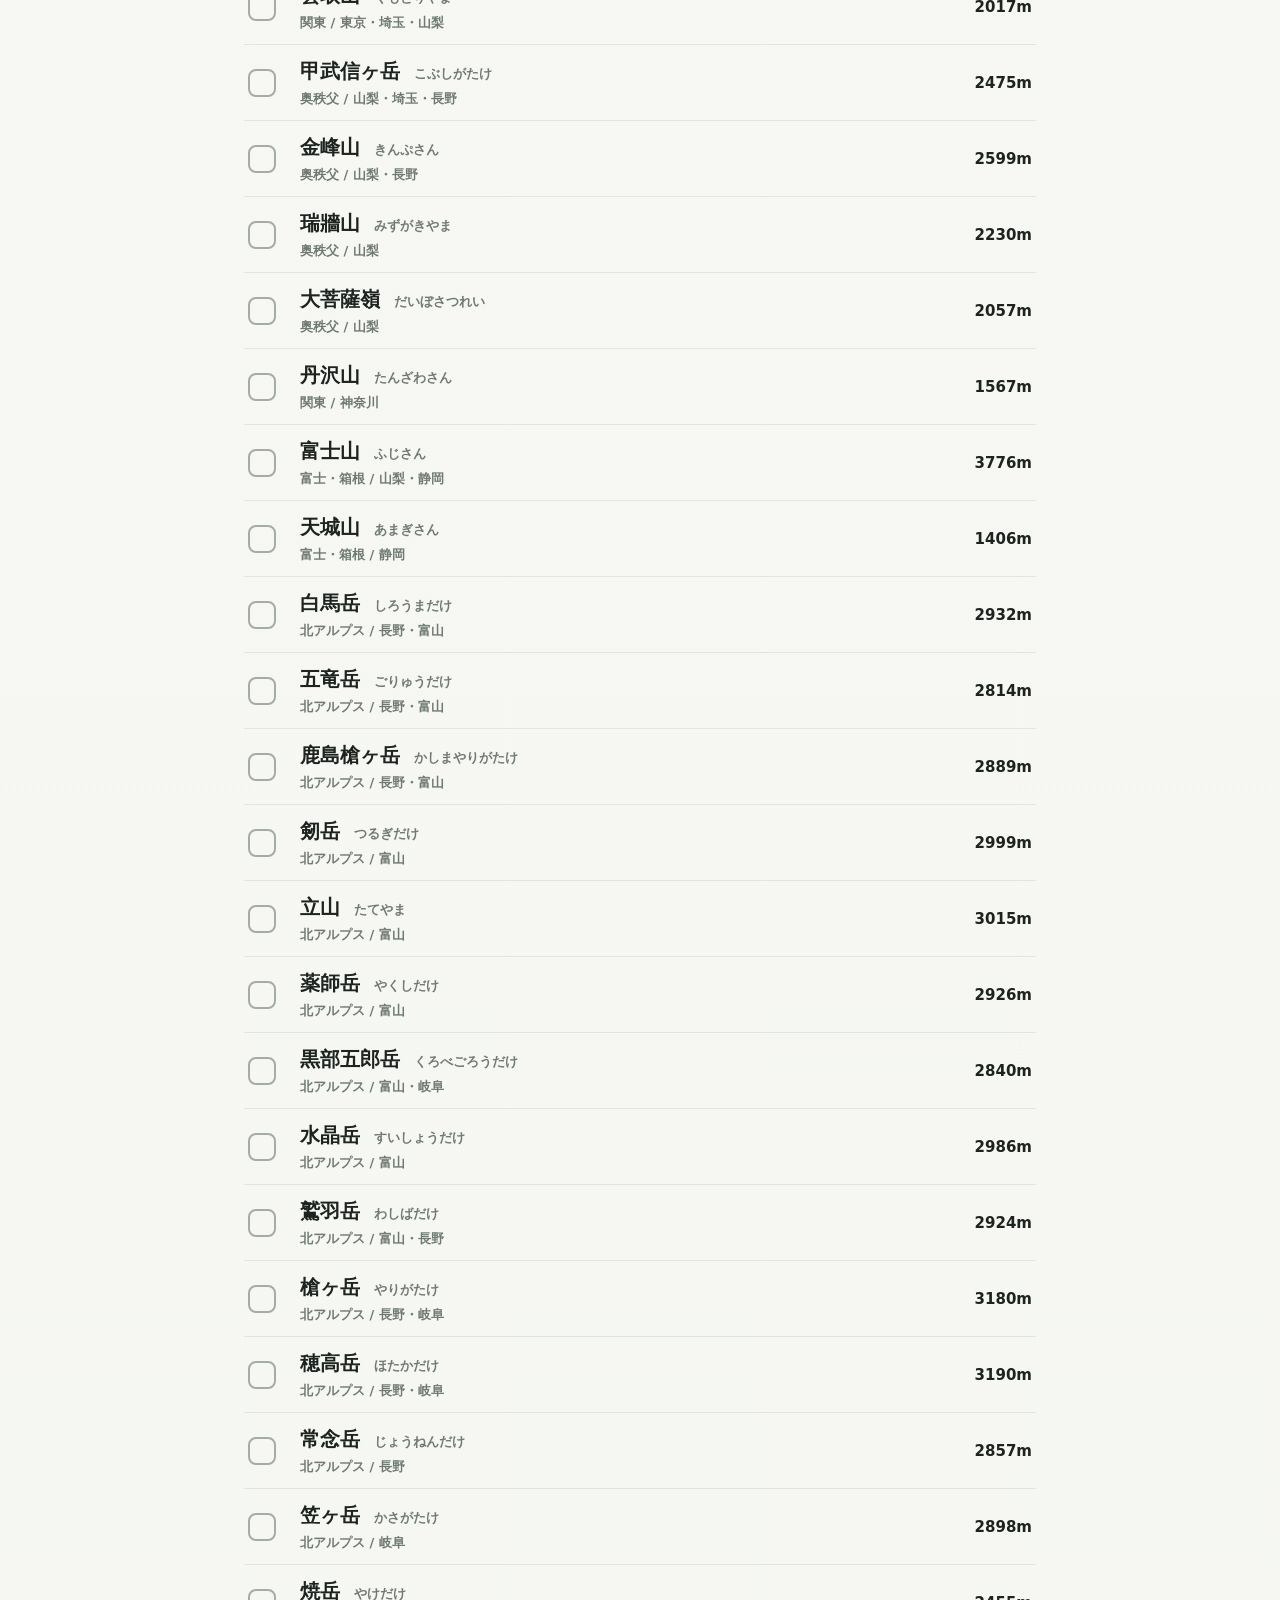
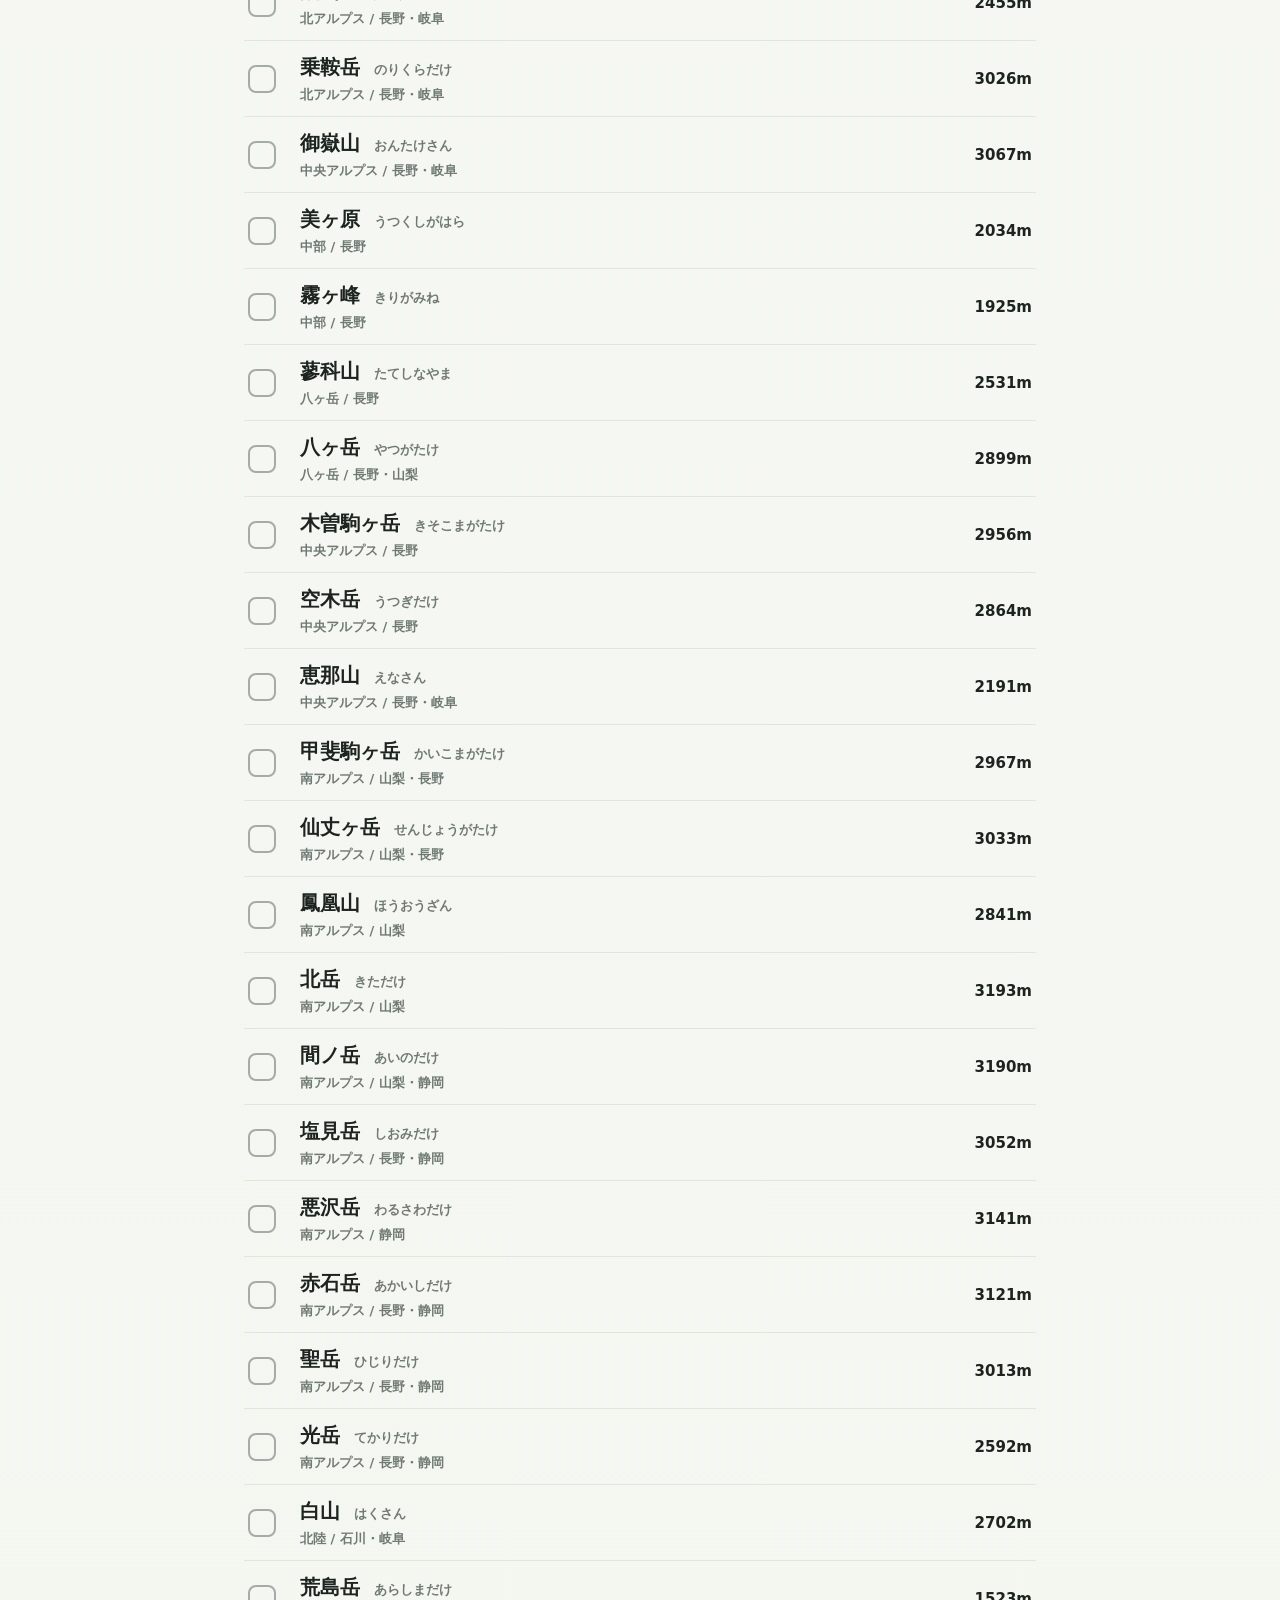
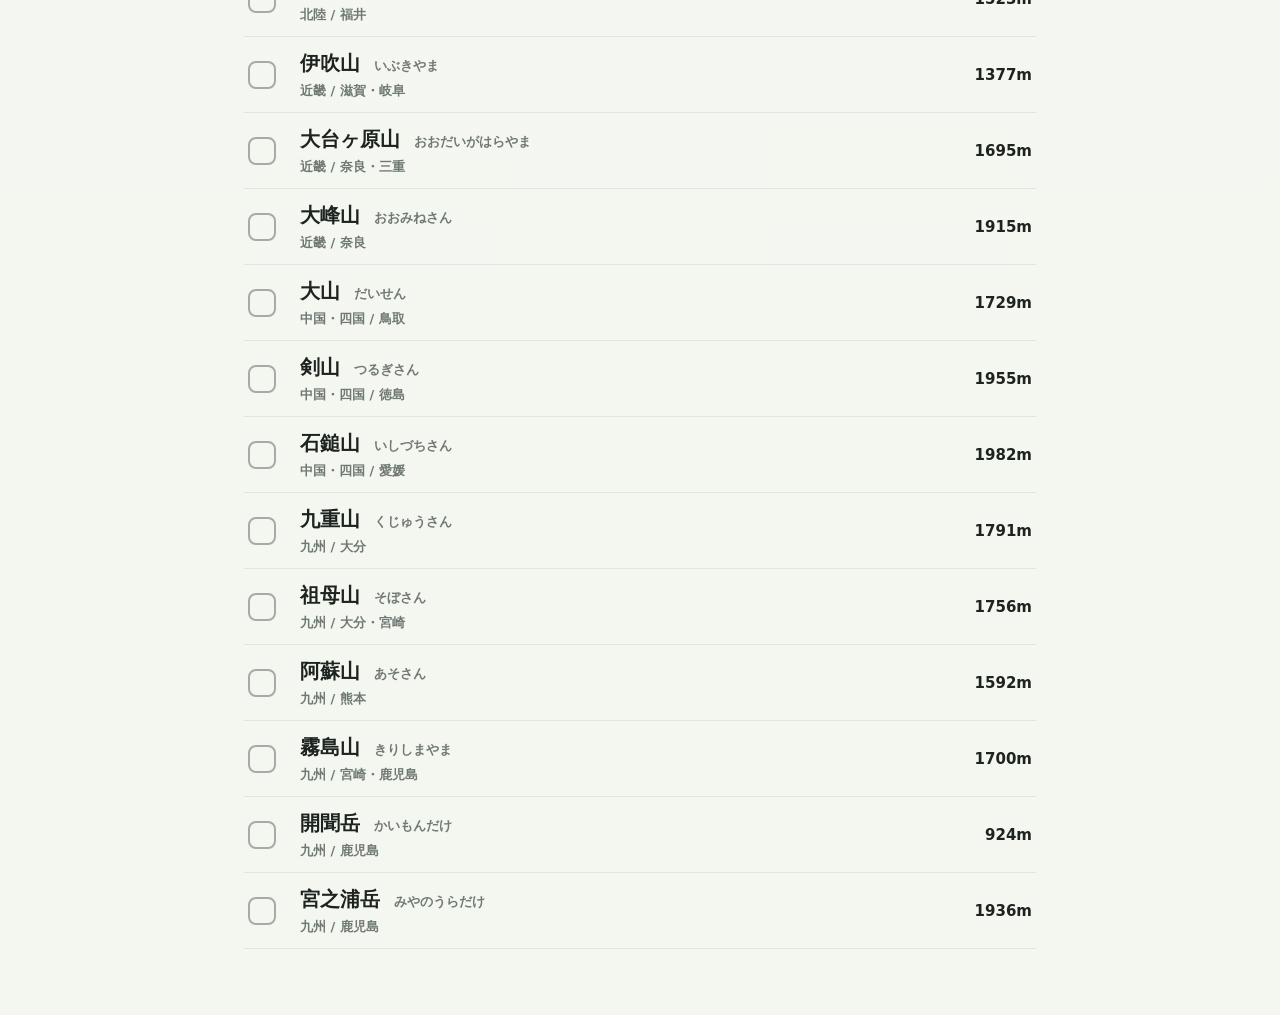
==== commit 165fc1d6: "百名山とはを追加" ====
--- a/index.html
+++ b/index.html
@@ -30,6 +30,7 @@
             <span></span>
           </button>
           <div class="menu-popover" id="headerMenu" hidden>
+            <a href="./about.html">百名山とは</a>
             <button type="button" id="menuShareButton">SNS画像を共有</button>
             <button type="button" id="menuClearButton">全解除</button>
           </div>
--- a/styles.css
+++ b/styles.css
@@ -117,19 +117,26 @@
   display: none;
 }
 
-.menu-popover button {
+.menu-popover button,
+.menu-popover a {
+  display: flex;
+  align-items: center;
   width: 100%;
   min-height: 38px;
+  padding: 0 10px;
   border: 0;
   border-radius: 10px;
   background: transparent;
   color: var(--forest-dark);
   text-align: left;
+  text-decoration: none;
   font-weight: 700;
 }
 
 .menu-popover button:hover,
-.menu-popover button:focus-visible {
+.menu-popover button:focus-visible,
+.menu-popover a:hover,
+.menu-popover a:focus-visible {
   background: rgba(44, 85, 65, 0.08);
 }
 
@@ -138,6 +145,11 @@
   display: flex;
   align-items: center;
   gap: 16px;
+}
+
+.brand-link {
+  color: inherit;
+  text-decoration: none;
 }
 
 .brand-mark,
@@ -246,6 +258,71 @@
   background: var(--forest-dark);
   color: #fffdf8;
   font-weight: 900;
+}
+
+.header-link {
+  display: inline-flex;
+  align-items: center;
+  justify-content: center;
+  min-height: 42px;
+  padding: 0 14px;
+  border: 1px solid rgba(255, 255, 255, 0.16);
+  border-radius: 12px;
+  background: rgba(255, 255, 255, 0.08);
+  color: #f8fbf7;
+  font-size: 14px;
+  font-weight: 800;
+  text-decoration: none;
+}
+
+.content-page {
+  padding: 34px;
+}
+
+.content-page > .eyebrow {
+  color: var(--forest);
+}
+
+.content-page h2 {
+  margin: 0 0 24px;
+  color: var(--ink);
+  font-size: clamp(34px, 7vw, 58px);
+  font-weight: 850;
+  line-height: 1.08;
+}
+
+.content-section {
+  margin: 0 0 28px;
+  padding-top: 24px;
+  border-top: 1px solid var(--line);
+}
+
+.content-section h3 {
+  margin: 0 0 14px;
+  color: var(--forest-dark);
+  font-size: 24px;
+  line-height: 1.25;
+}
+
+.content-section p {
+  margin: 0 0 16px;
+  color: var(--ink);
+  font-size: 17px;
+  font-weight: 500;
+  line-height: 1.9;
+}
+
+.primary-link {
+  display: inline-flex;
+  align-items: center;
+  justify-content: center;
+  min-height: 50px;
+  padding: 0 18px;
+  border-radius: 8px;
+  background: var(--accent);
+  color: #fffaf0;
+  font-weight: 900;
+  text-decoration: none;
 }
 
 .layout {
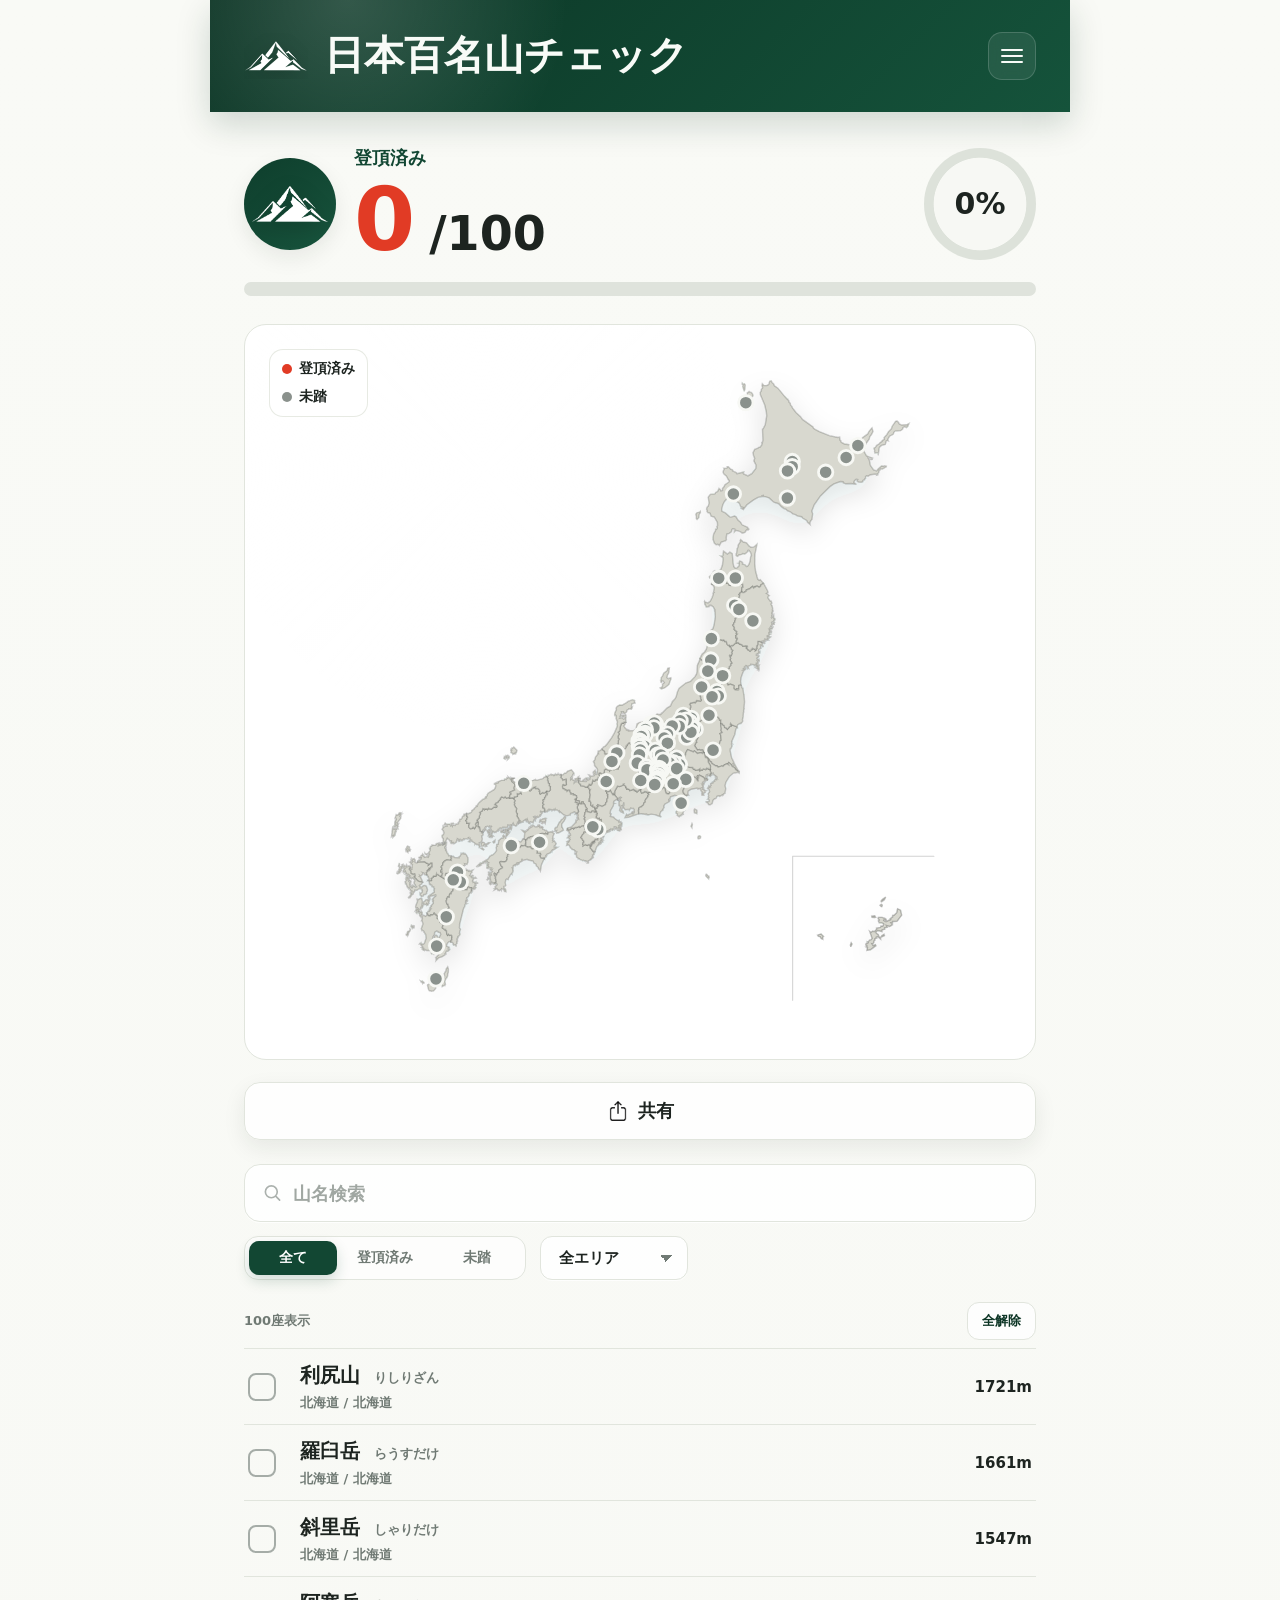
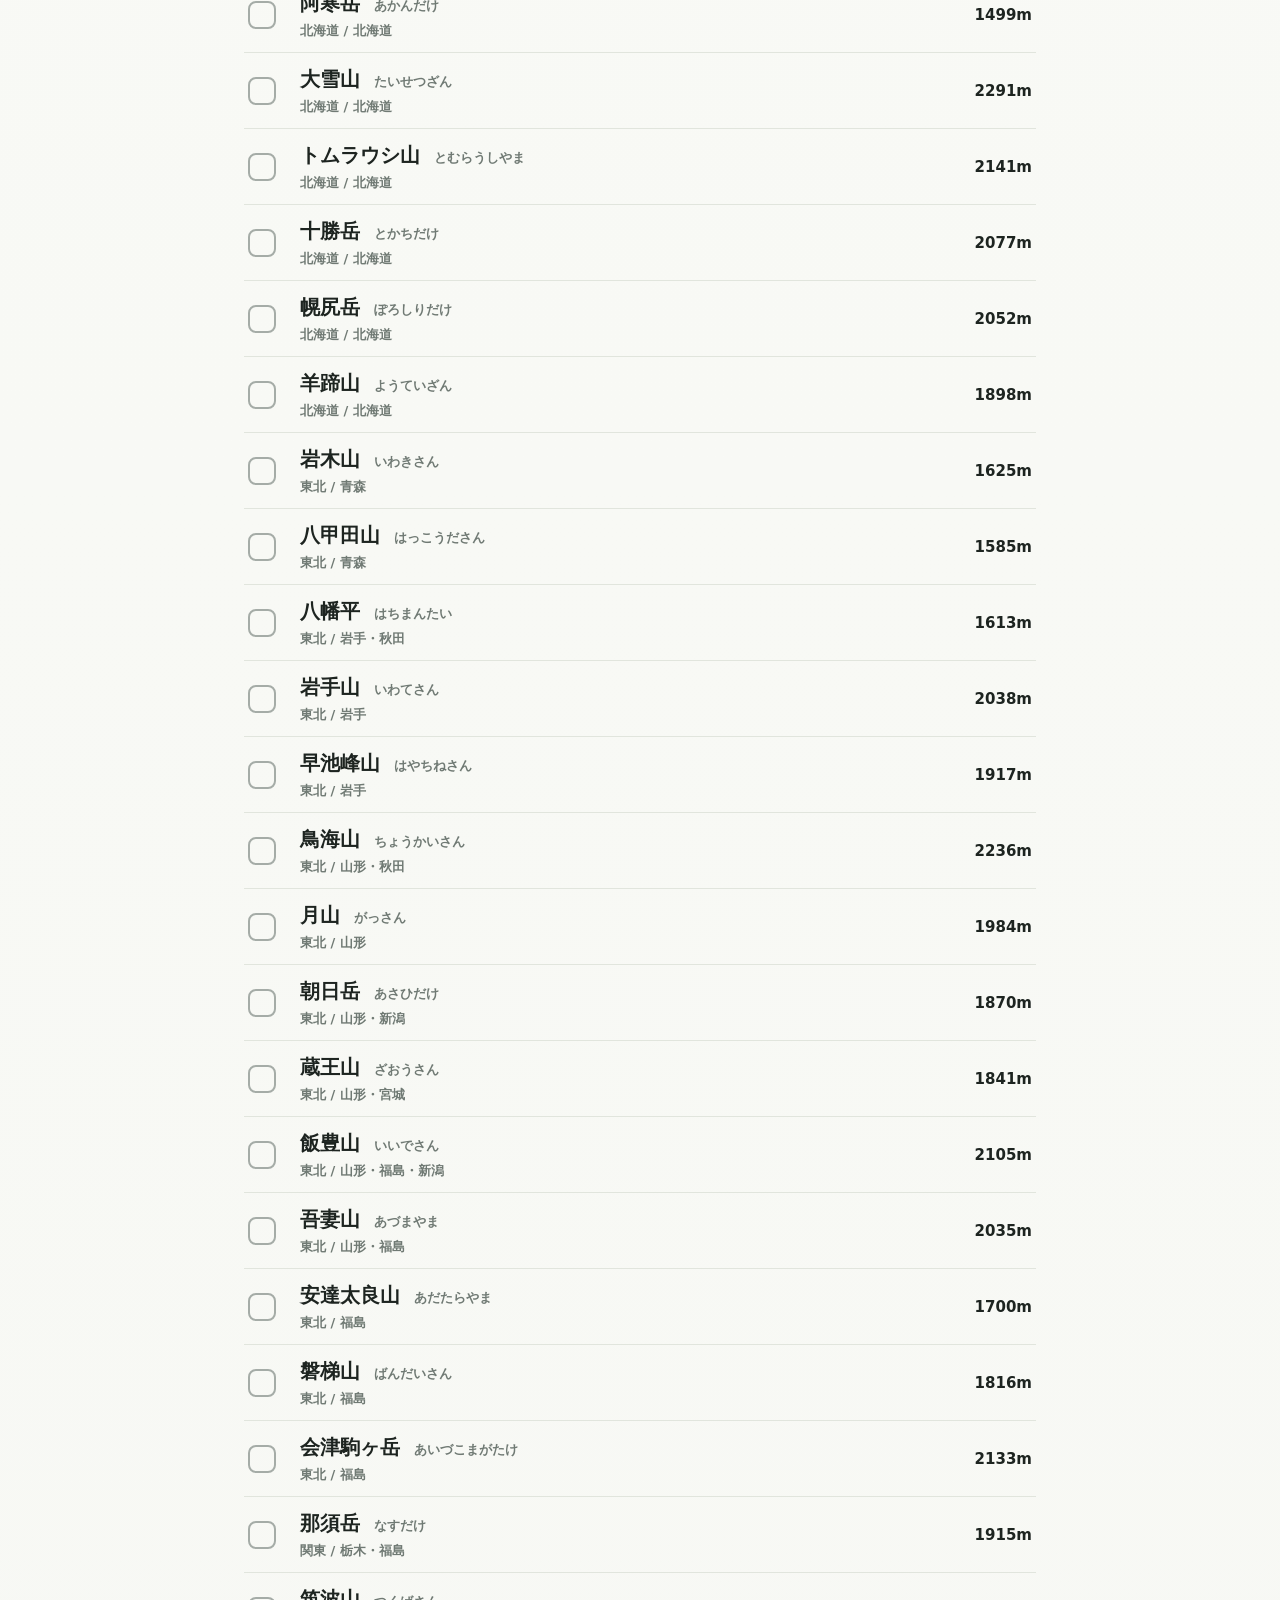
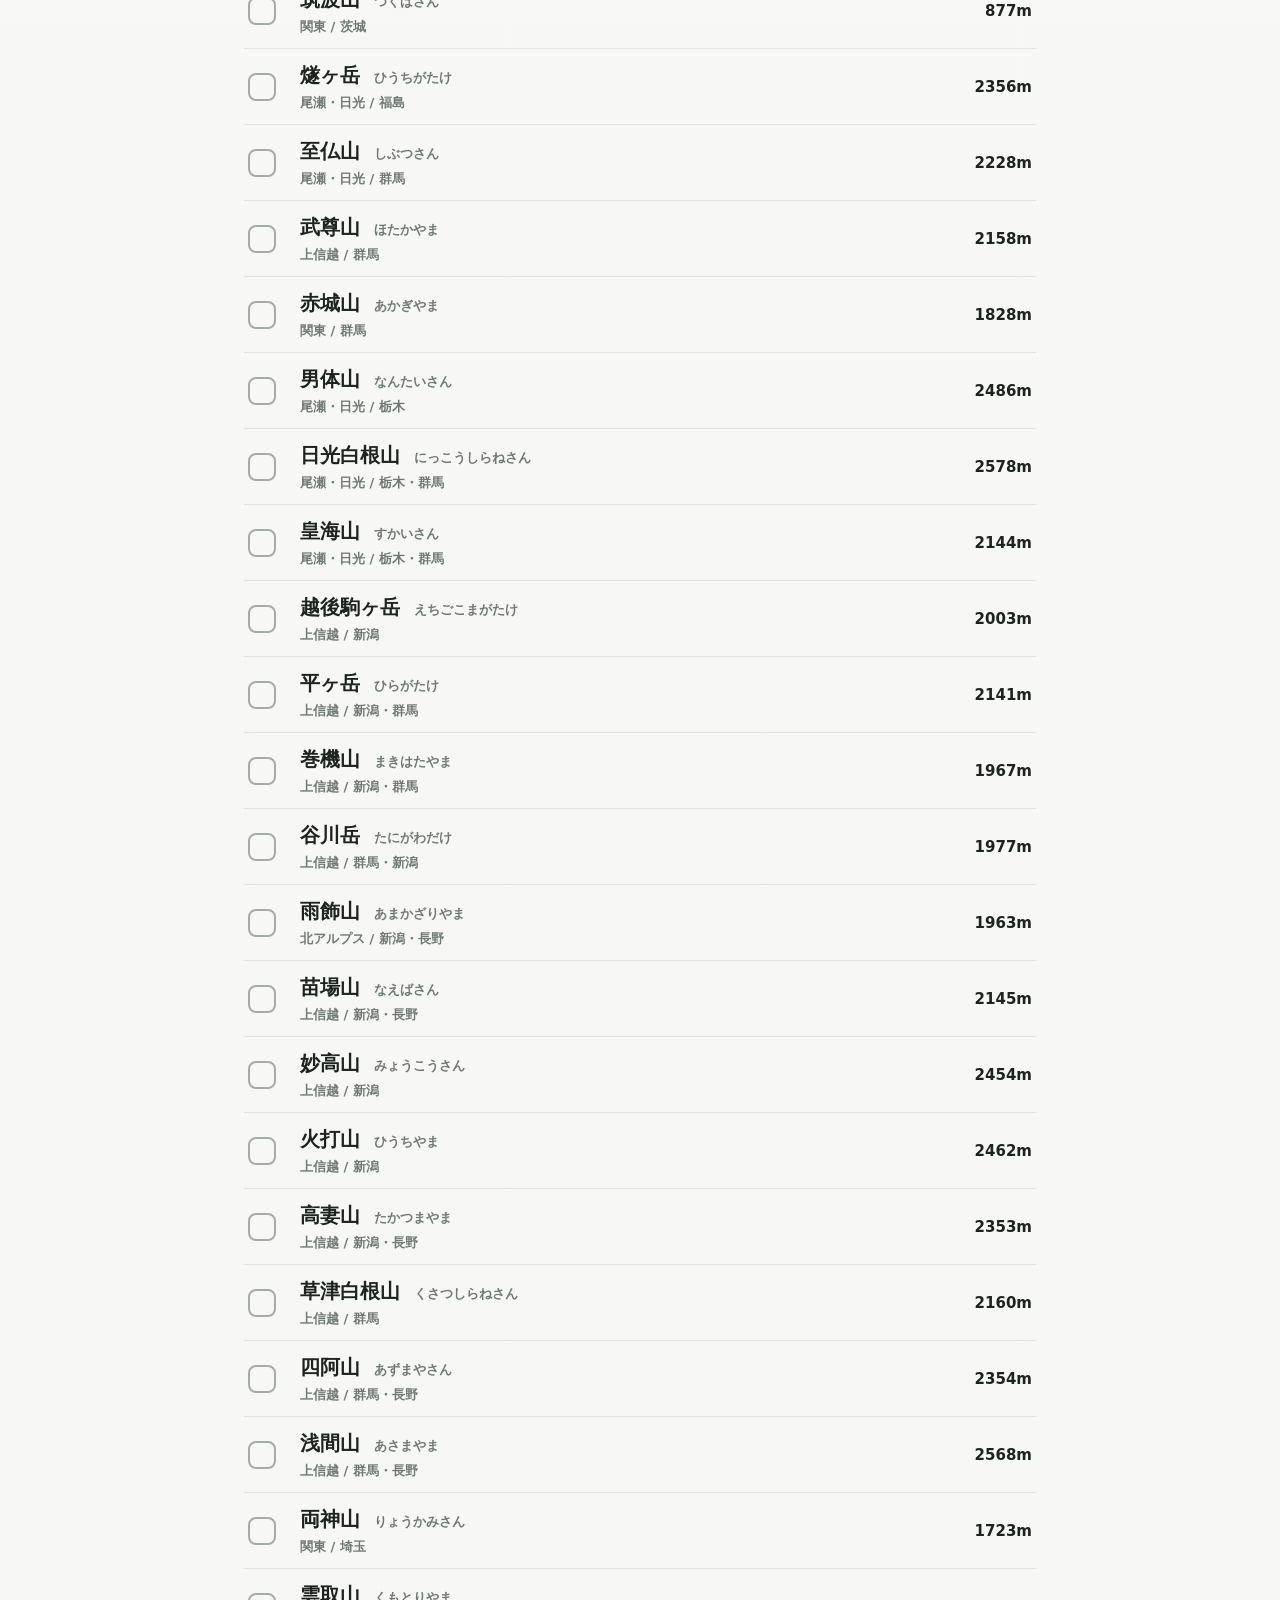
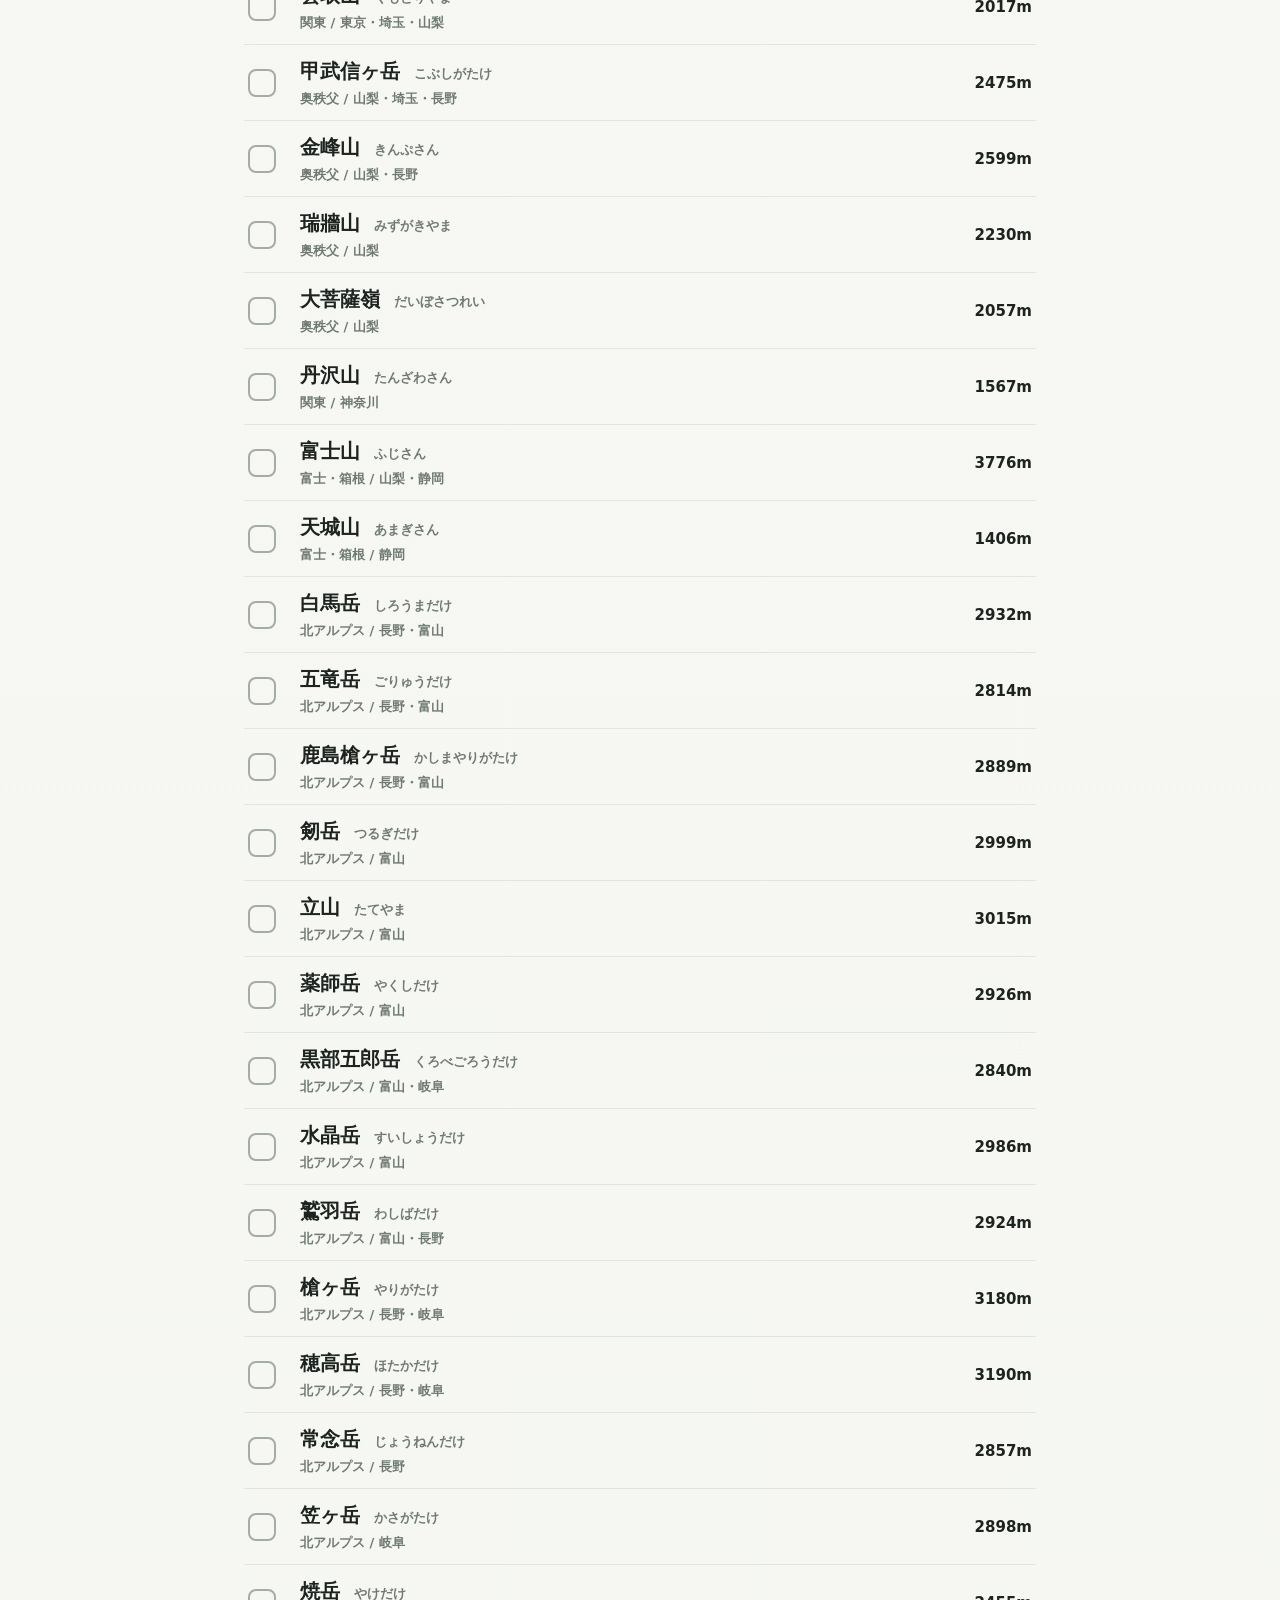
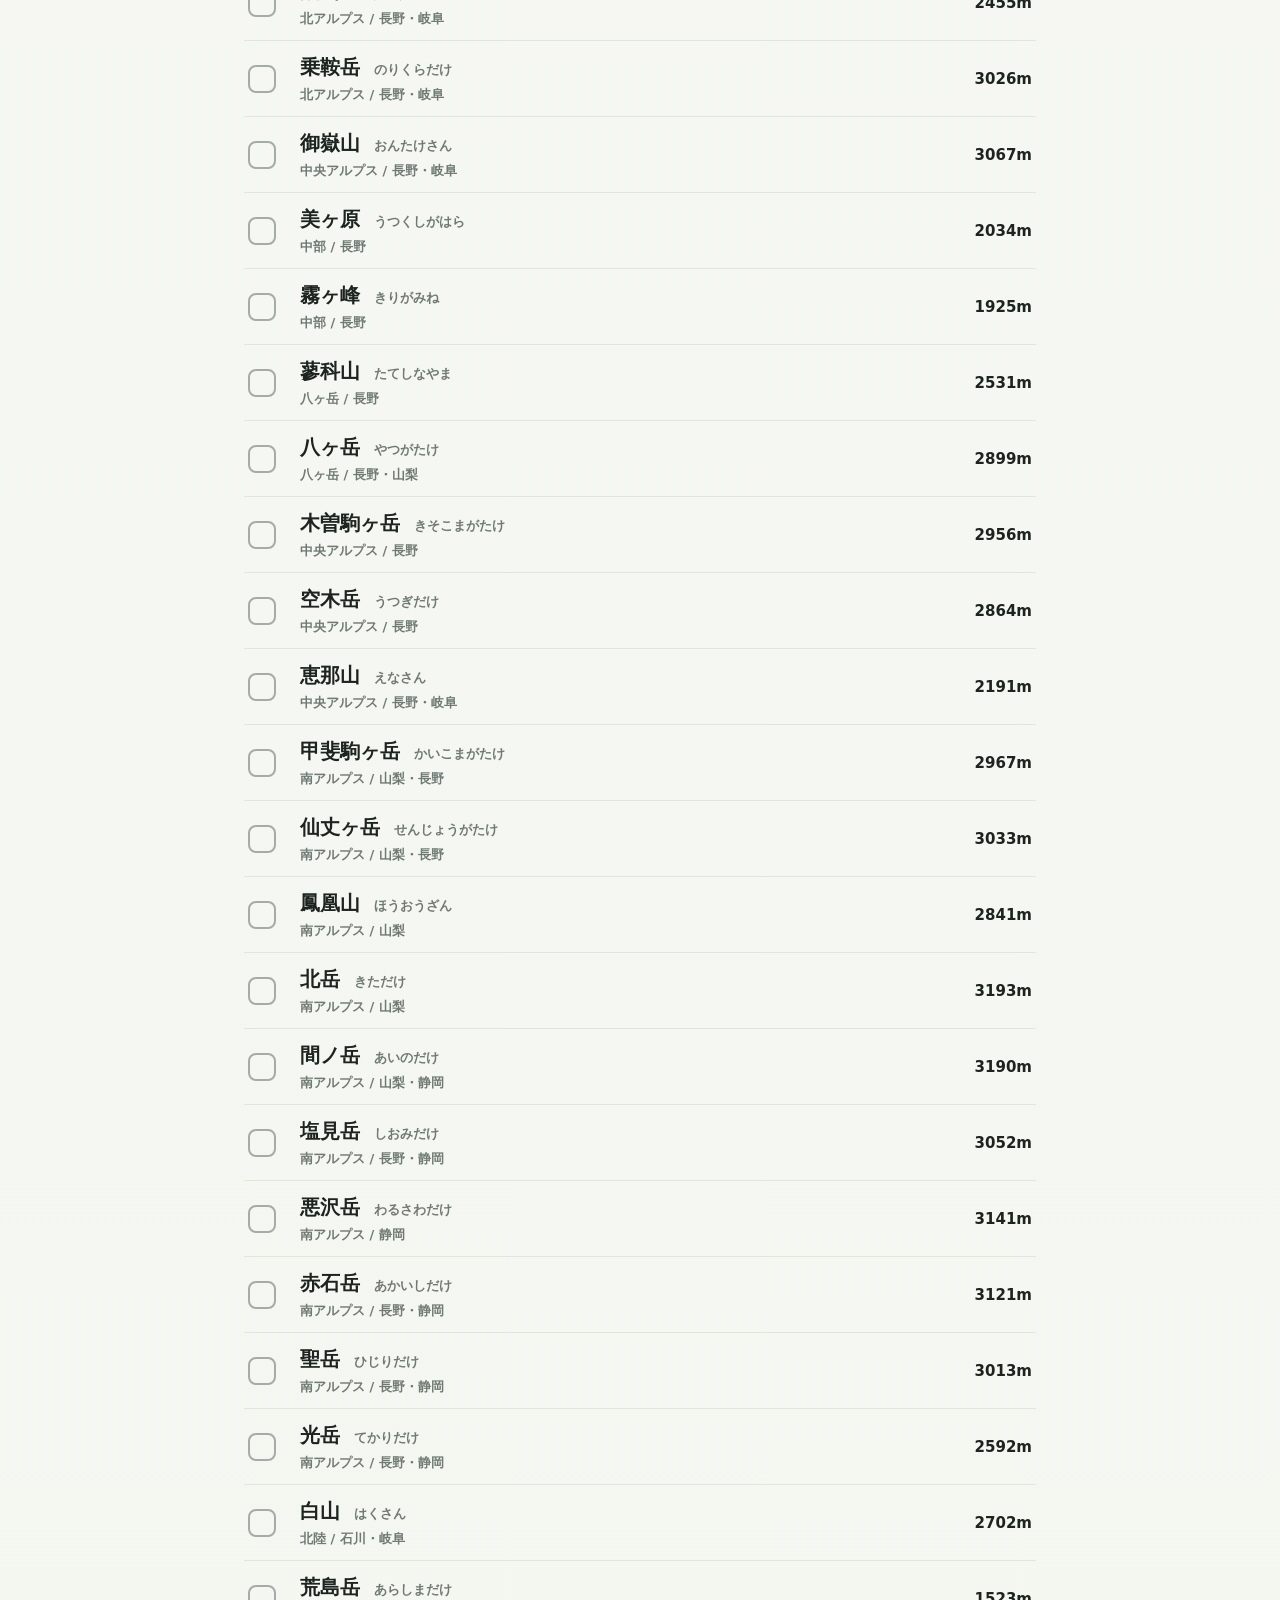
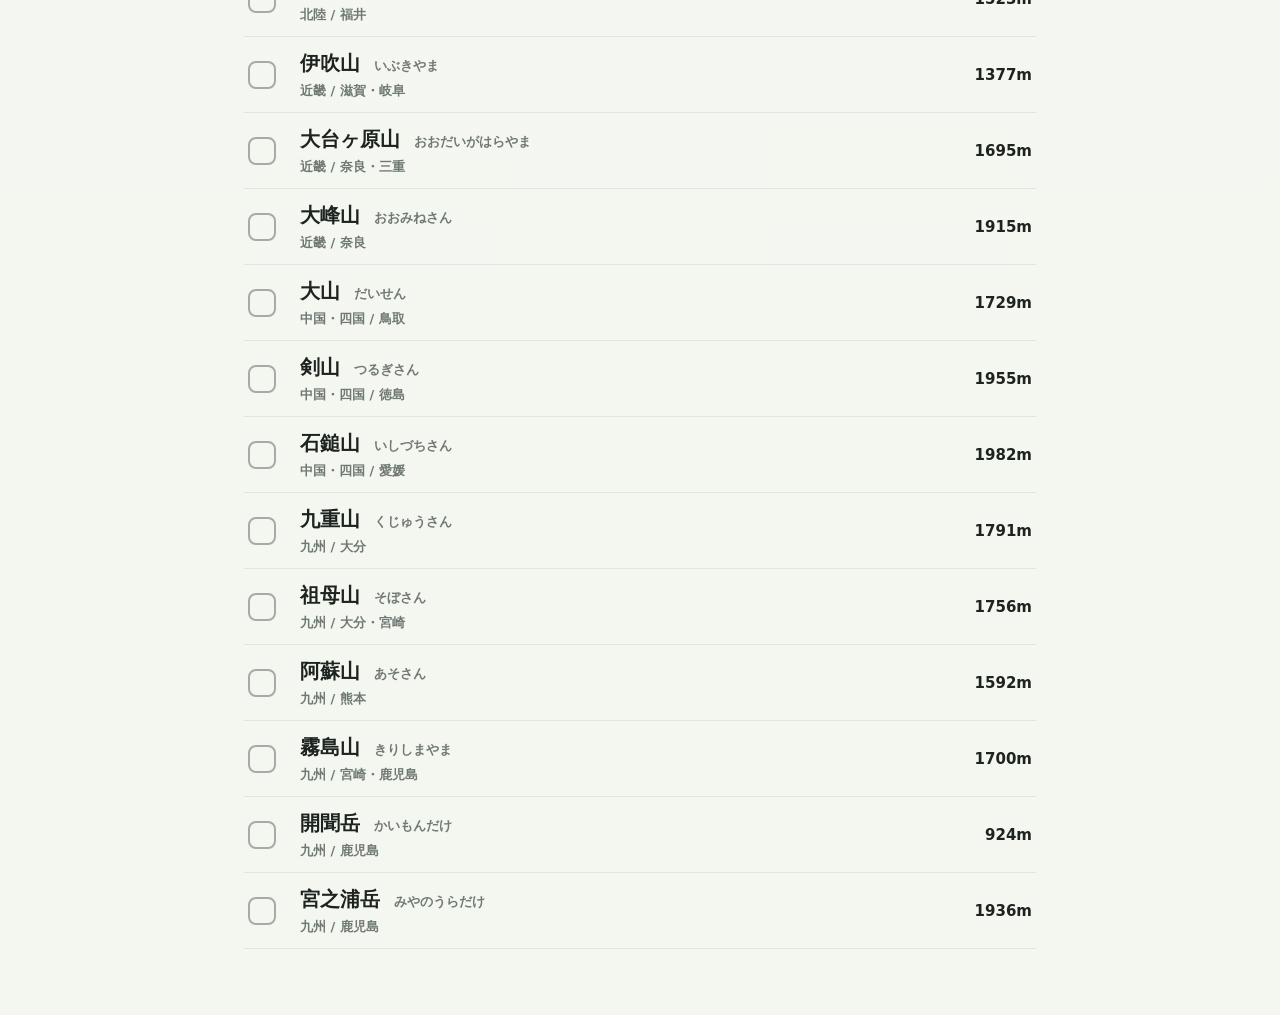
==== commit da4ad34d: "共有画面変更" ====
--- a/index.html
+++ b/index.html
@@ -118,8 +118,7 @@
             </div>
             <canvas id="shareCanvas" width="1080" height="1080" aria-label="SNS投稿用画像プレビュー"></canvas>
             <div class="actions">
-              <button class="primary-button" id="generateButton" type="button">画像生成</button>
-              <button class="secondary-button" id="downloadButton" type="button">PNG保存</button>
+              <button class="primary-button" id="downloadButton" type="button">画像保存</button>
               <button class="secondary-button icon-label-button" id="shareButton" type="button">
                 <img class="share-icon" src="./assets/share-ios.png" width="24" height="24" alt="" />
                 <span>共有</span>
--- a/styles.css
+++ b/styles.css
@@ -788,7 +788,7 @@
 
 .actions {
   display: grid;
-  grid-template-columns: 1.2fr 1fr 1fr;
+  grid-template-columns: 1fr 1fr;
   gap: 8px;
 }
 
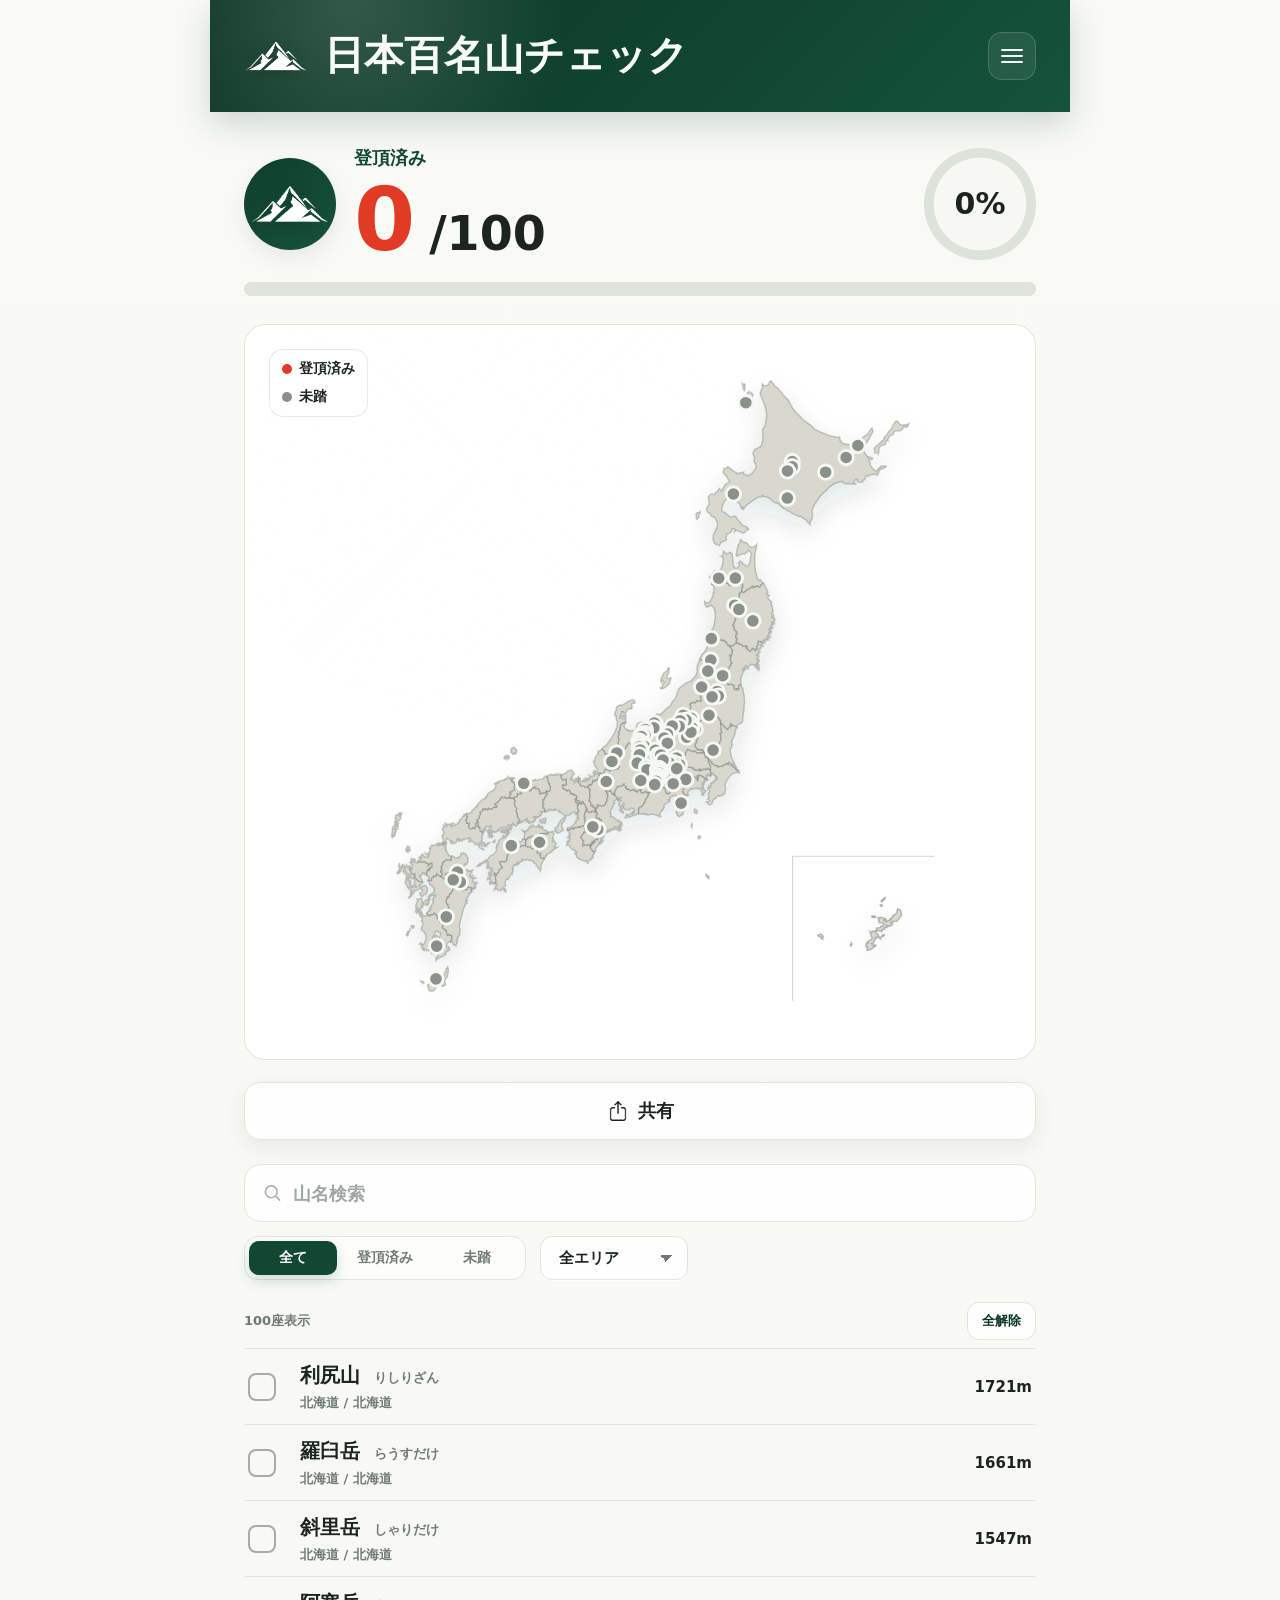
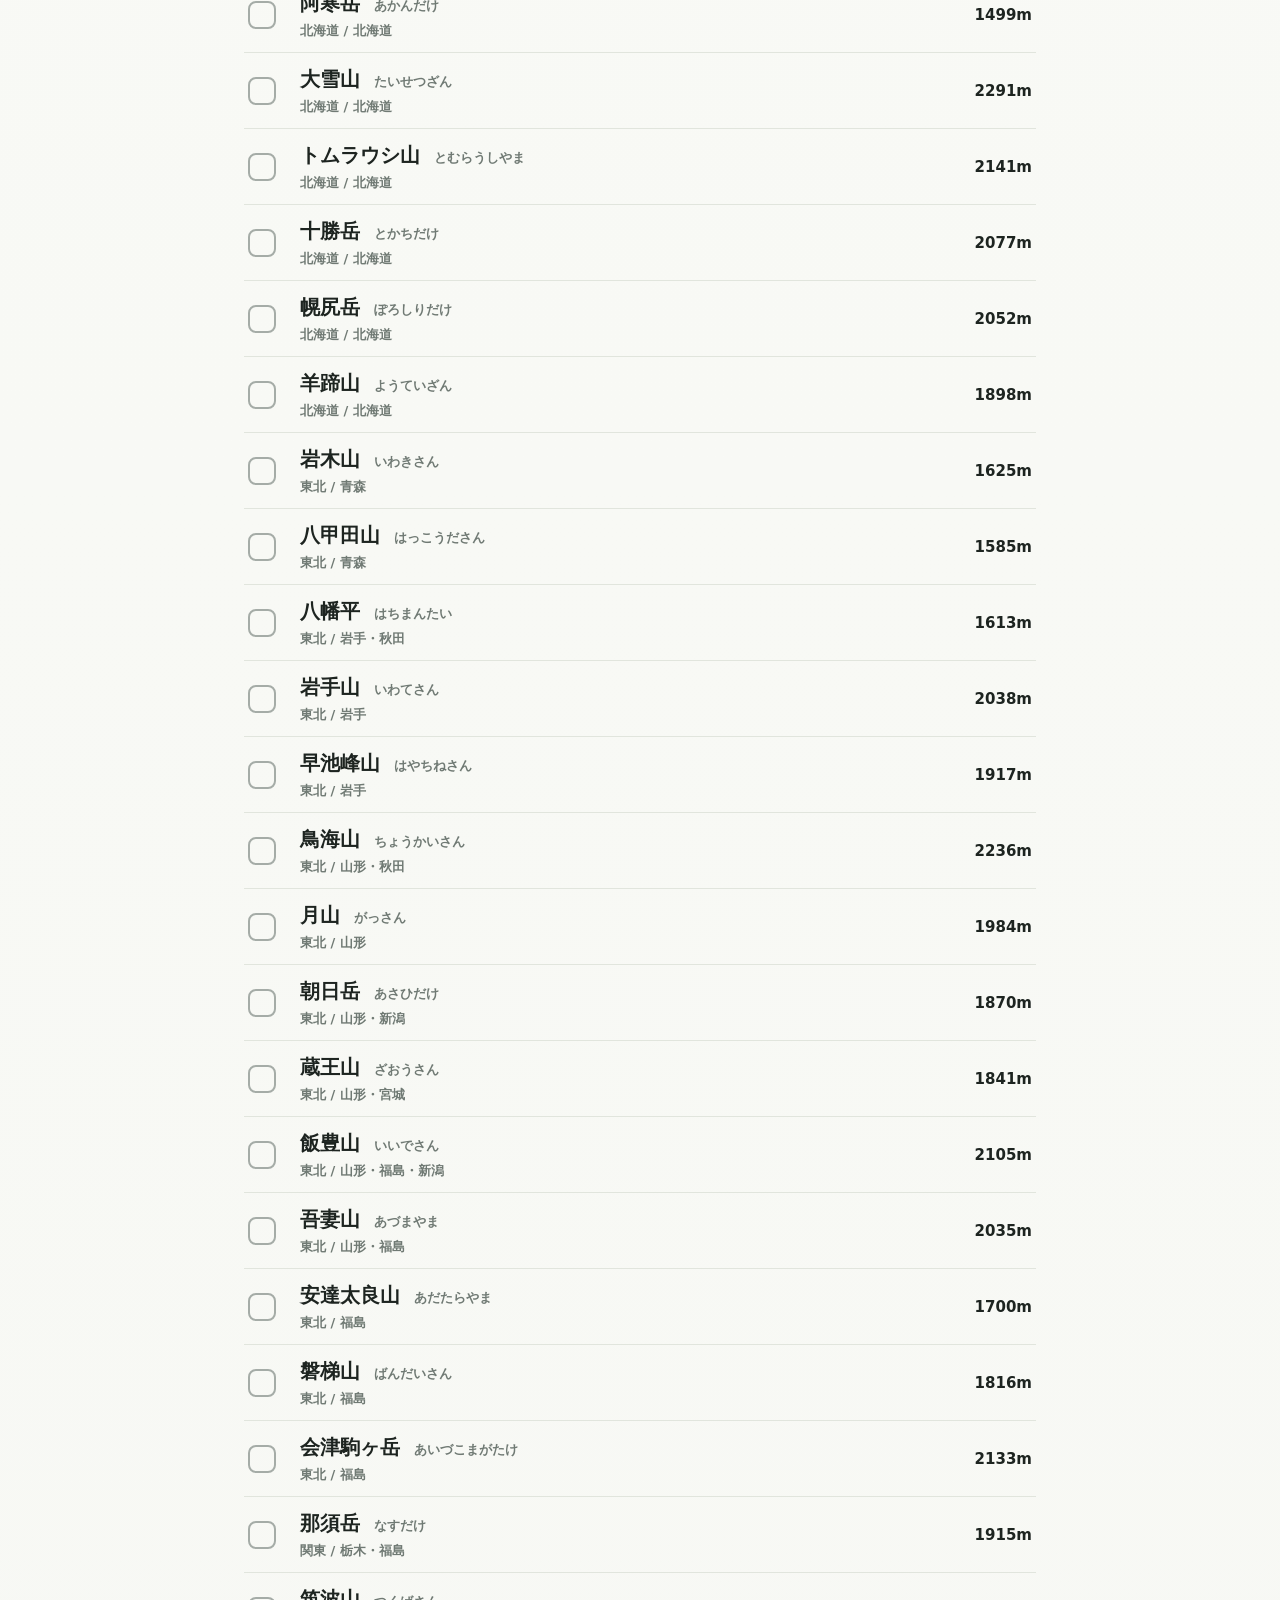
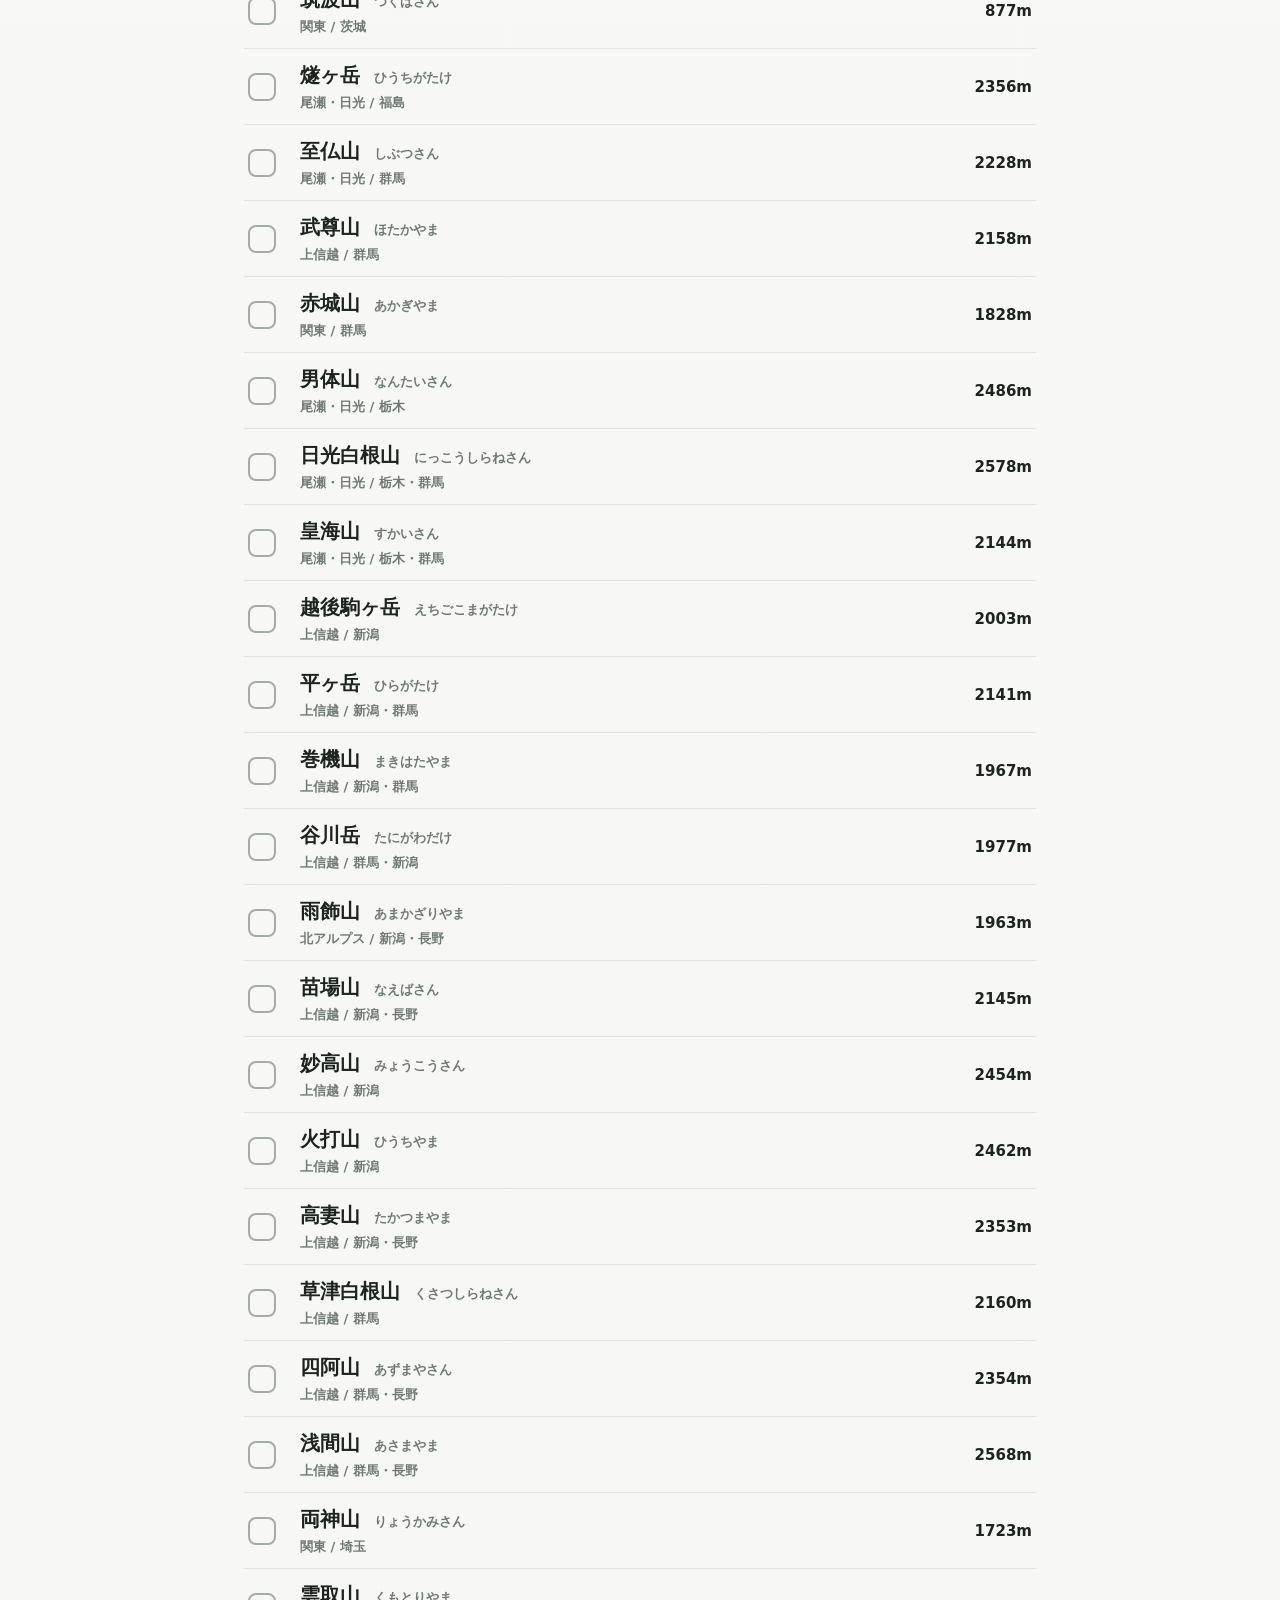
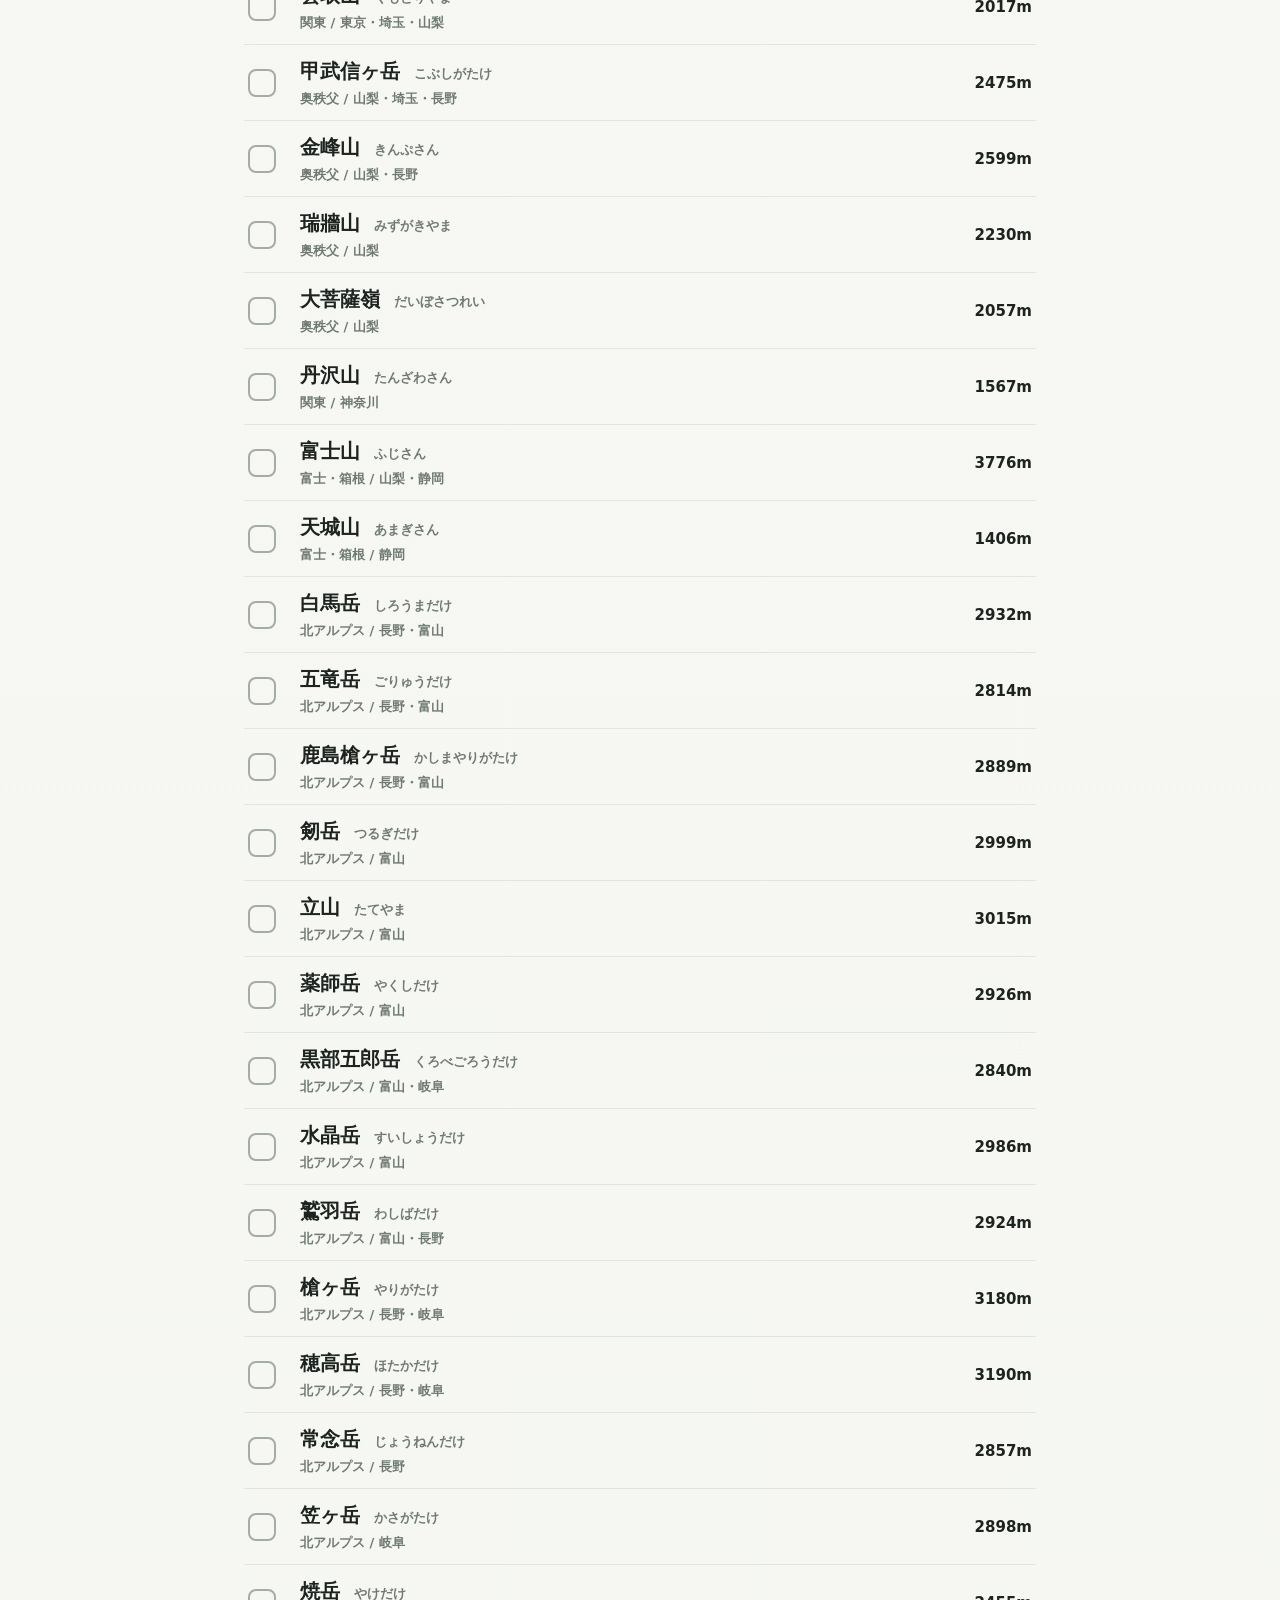
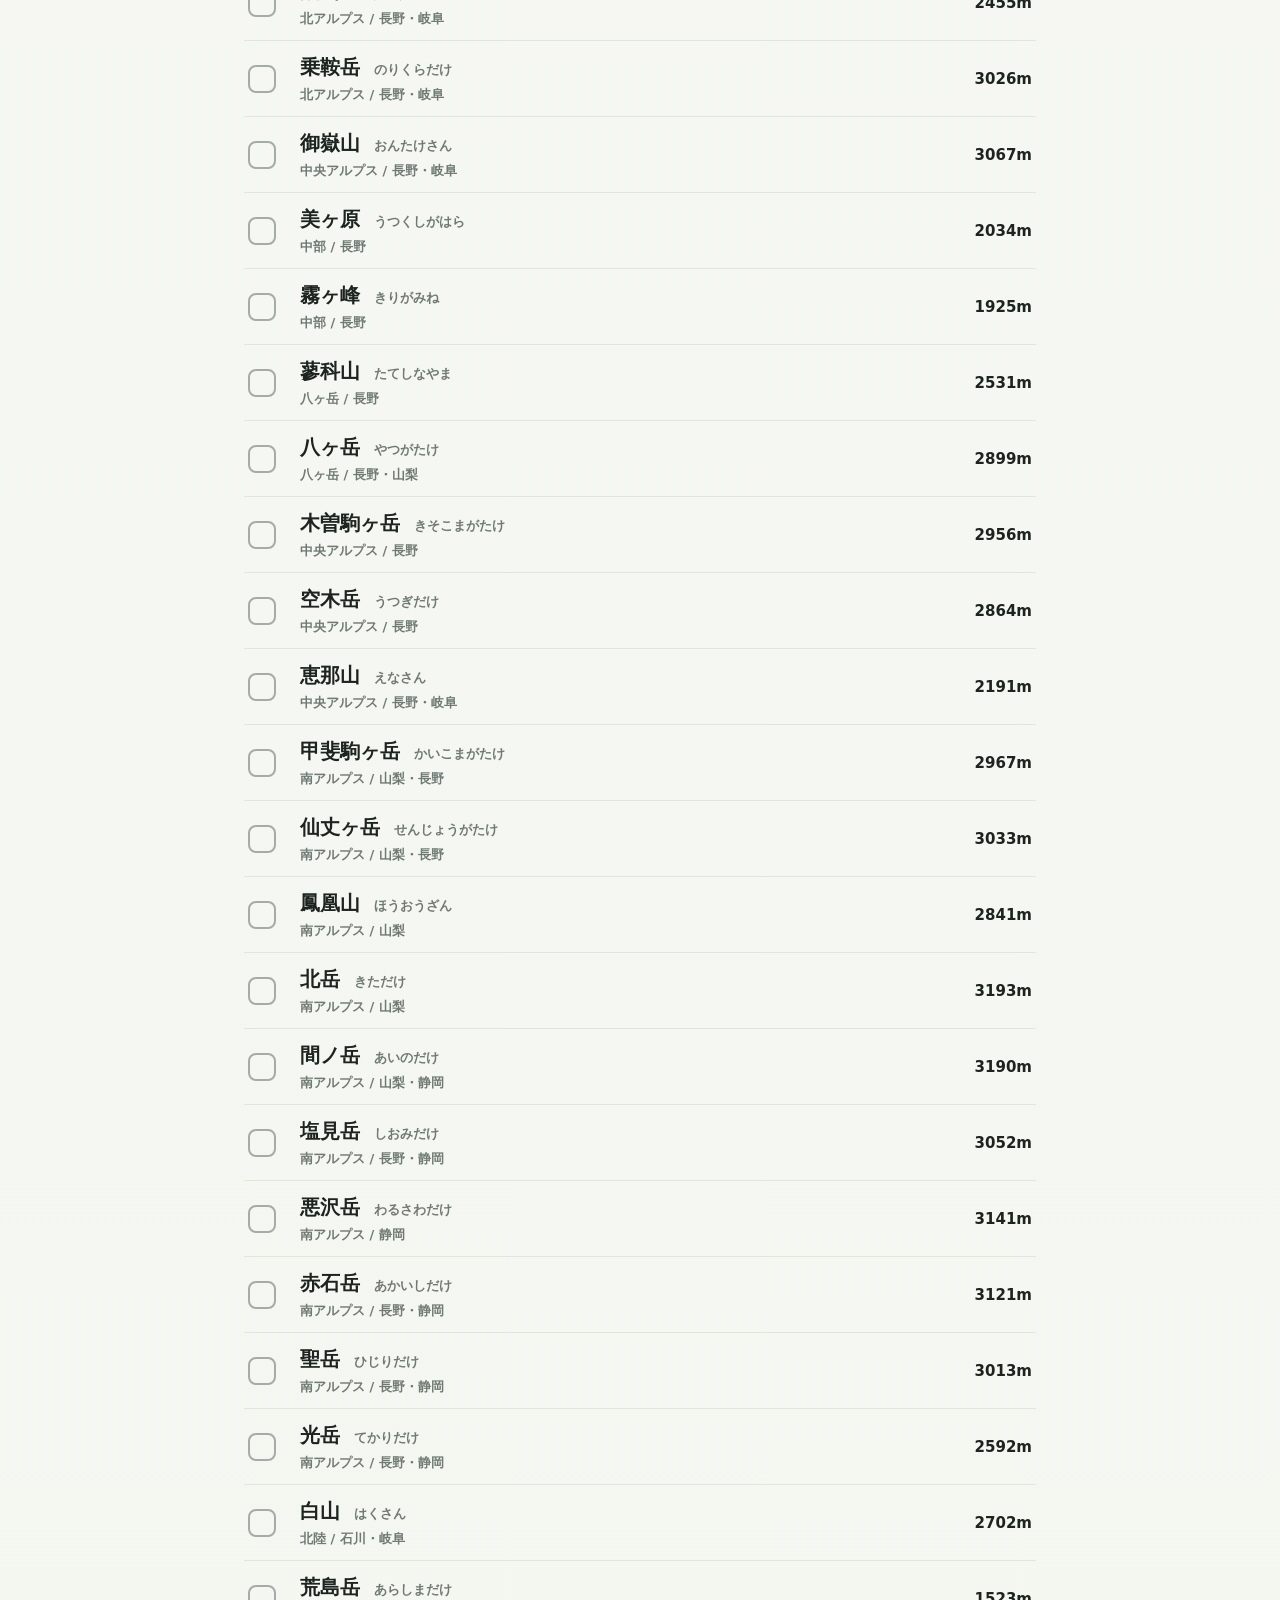
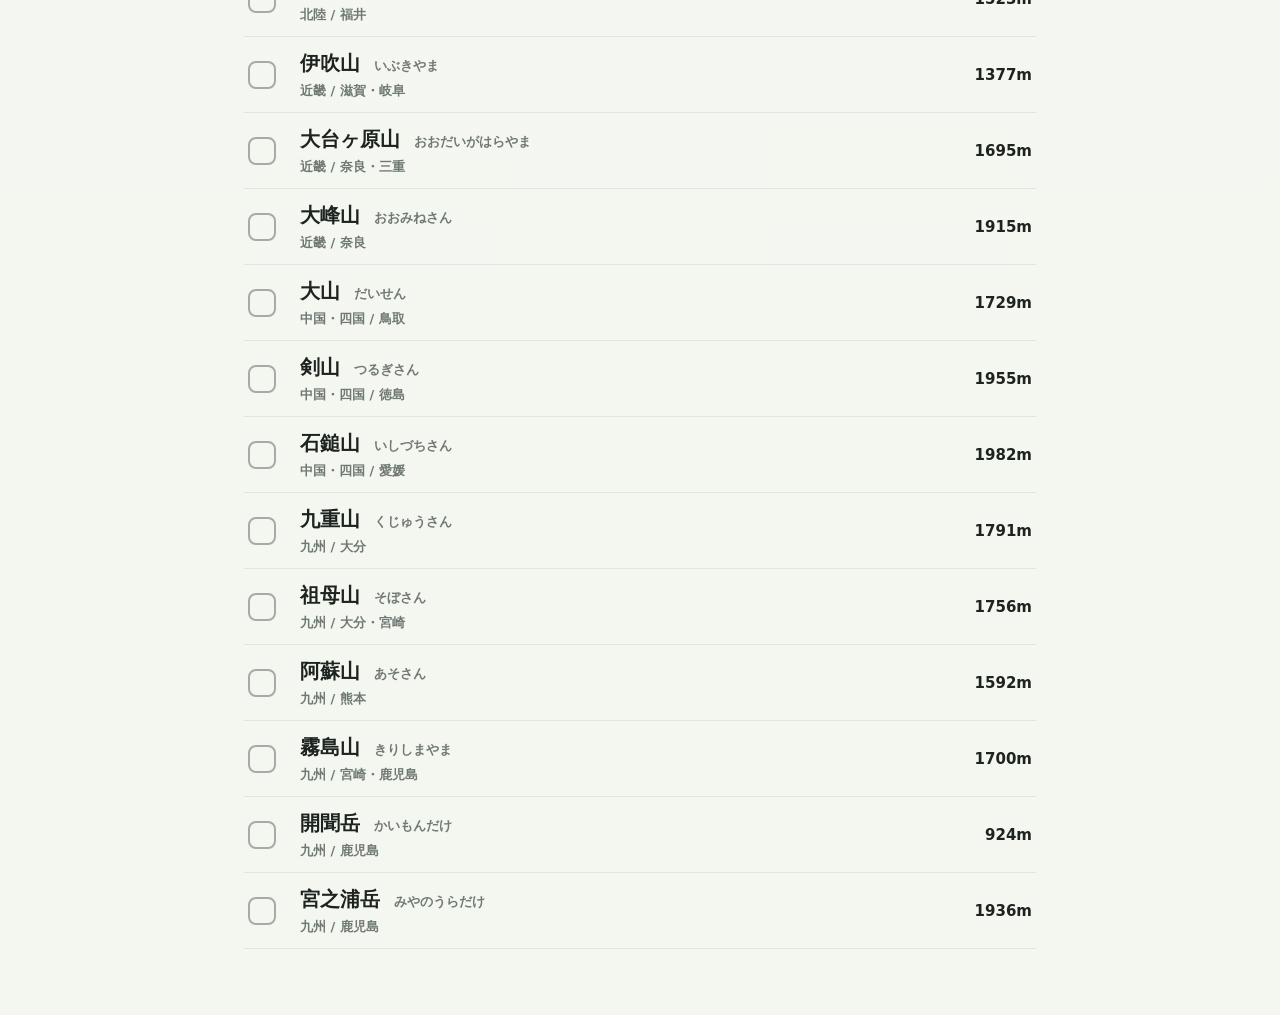
==== commit e343c8ef: "文字変更" ====
--- a/index.html
+++ b/index.html
@@ -31,8 +31,6 @@
           </button>
           <div class="menu-popover" id="headerMenu" hidden>
             <a href="./about.html">百名山とは</a>
-            <button type="button" id="menuShareButton">SNS画像を共有</button>
-            <button type="button" id="menuClearButton">全解除</button>
           </div>
         </div>
       </header>
@@ -107,12 +105,11 @@
                   <img src="./assets/brand-logo-white-transparent.png" width="36" height="36" alt="" />
                 </div>
                 <div>
-                  <p class="eyebrow">SNS画像</p>
-                  <h2 id="shareTitle">地図型テンプレート</h2>
+                  <p class="eyebrow">共有画像</p>
+                  <h2 id="shareTitle">登頂記録を共有</h2>
                 </div>
               </div>
               <div class="share-head-actions">
-                <span class="format-badge">PNG</span>
                 <button class="icon-button" id="closeShareButton" type="button" aria-label="閉じる">×</button>
               </div>
             </div>
--- a/styles.css
+++ b/styles.css
@@ -246,18 +246,6 @@
 
 h2 {
   font-size: 20px;
-}
-
-.format-badge {
-  display: inline-flex;
-  align-items: center;
-  justify-content: center;
-  min-width: 70px;
-  height: 40px;
-  border-radius: 999px;
-  background: var(--forest-dark);
-  color: #fffdf8;
-  font-weight: 900;
 }
 
 .header-link {
